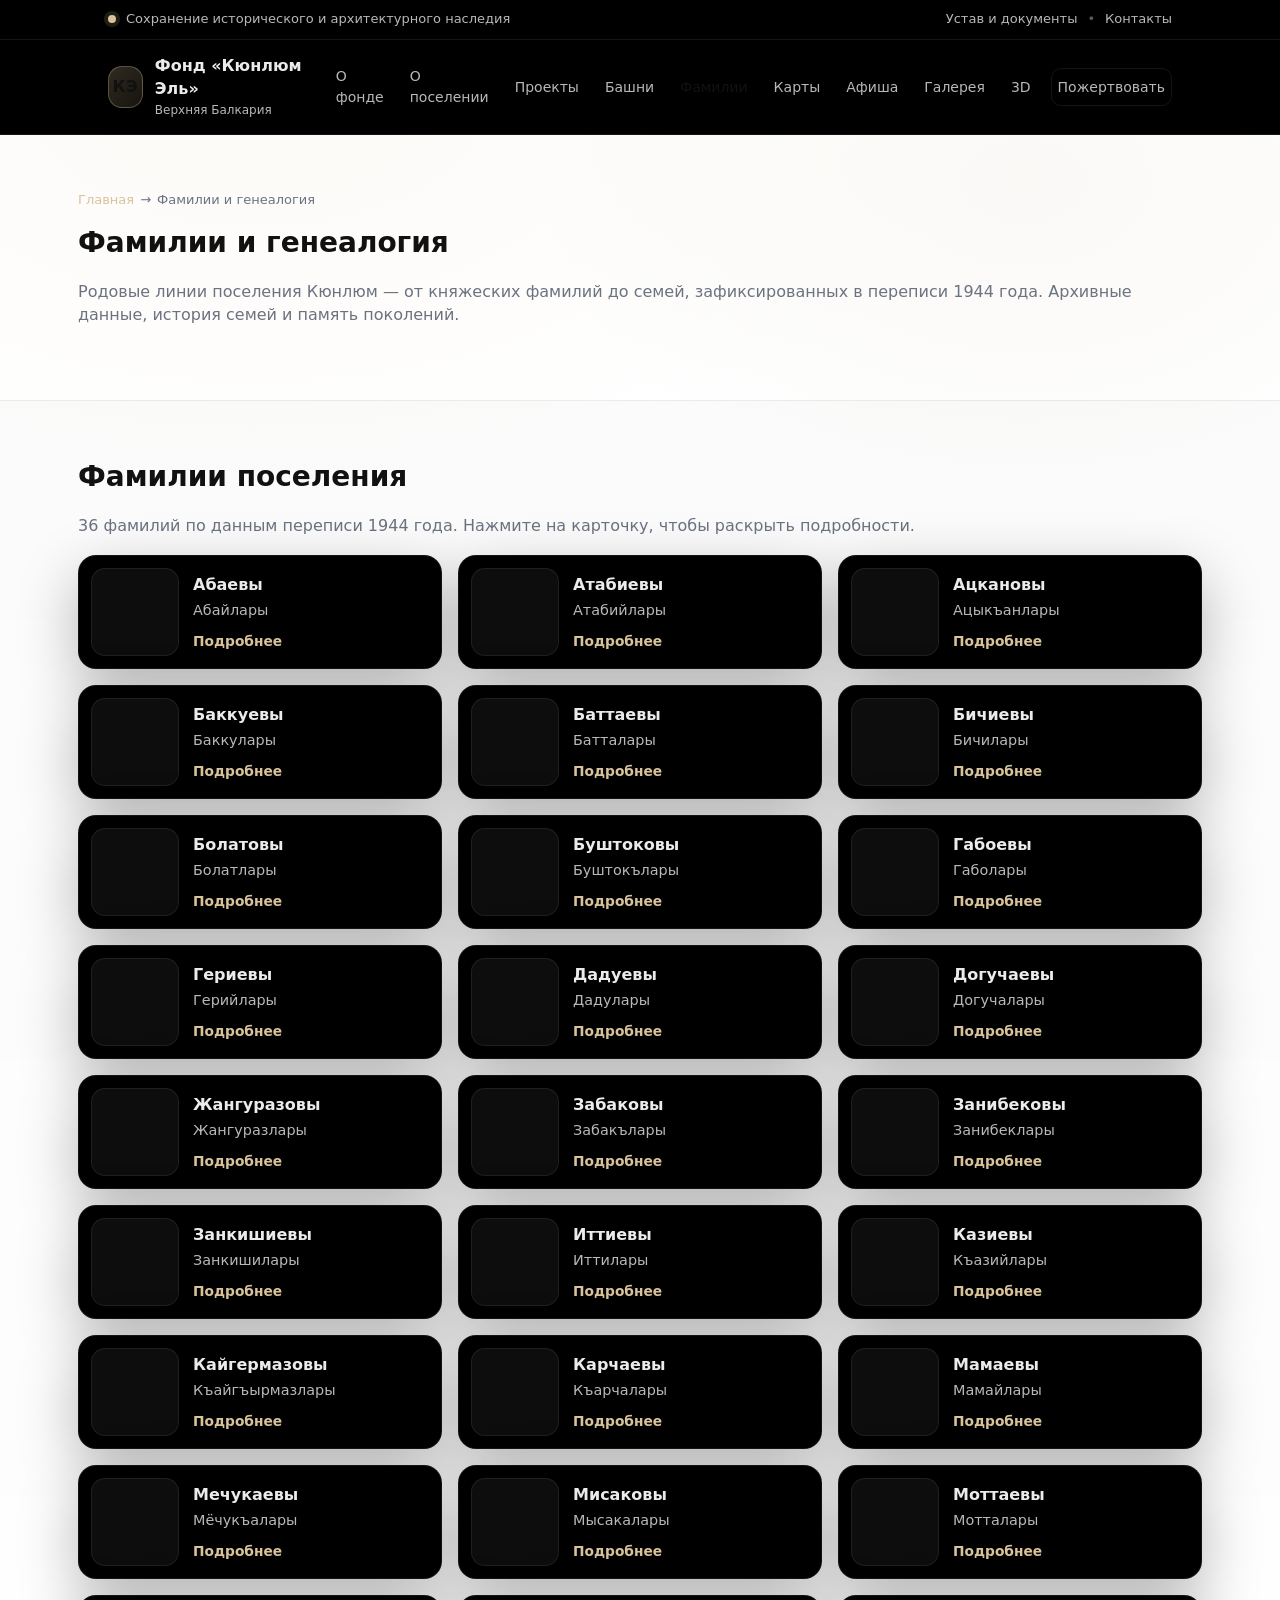
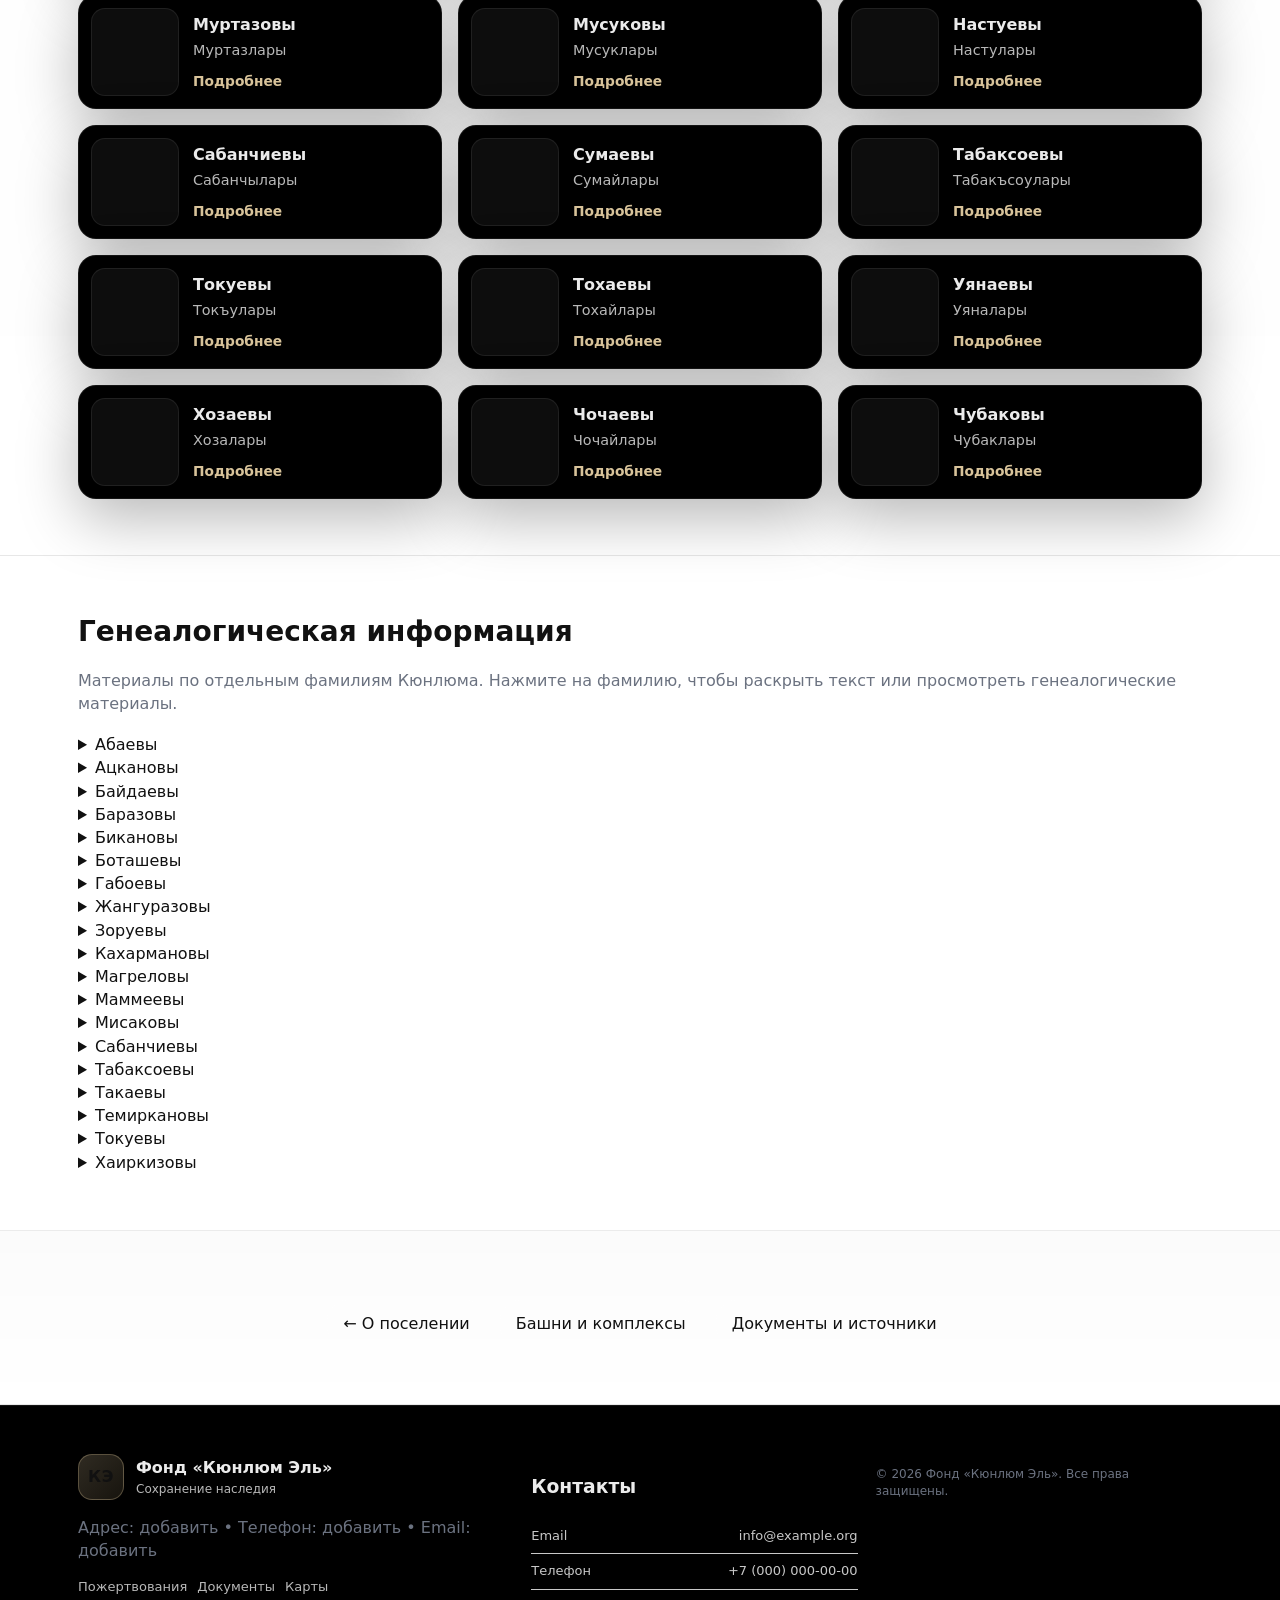
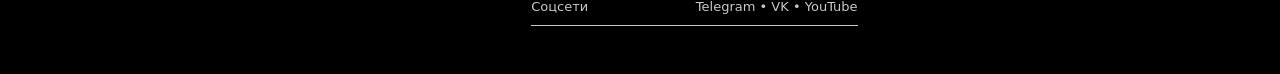
==== families.html @ afe2de43 "pre-final draft" ====
<!DOCTYPE html>

<html lang="ru">
<head>
<meta charset="utf-8"/>
<meta content="width=device-width, initial-scale=1" name="viewport"/>
<title>Фамилии и генеалогия — Фонд «Кюнлюм Эль»</title>
<meta content="Фамилии поселения Кюнлюм: родовые линии, архивные данные переписи 1944 года, история семей Верхней Балкарии." name="description"/>
<link href="styles.css" rel="stylesheet"/>
<style>
    .familiesGridPage{
      display:grid;
      grid-template-columns:repeat(3,1fr);
      gap:16px;
    }
    .familiesGridPage .familyCard{
      min-width:0;
      max-width:none;
    }
    .breadcrumb{
      display:flex; gap:6px; align-items:center;
      font-size:13px; color:var(--muted); margin-bottom:14px;
    }
    .breadcrumb a{color:var(--accent)}
    .breadcrumb a:hover{color:#f0e3c7}
    .familyCard__stats{
      display:flex; flex-wrap:wrap; gap:6px; margin-top:10px;
    }
    .familyCard__stat{
      font-size:12px;
      padding:4px 10px;
      border:1px solid var(--line);
      border-radius:999px;
      background:rgba(255,255,255,.03);
    }
    .familyCard__stat strong{color:var(--text)}
    @media(max-width:980px){
      .familiesGridPage{grid-template-columns:repeat(2,1fr)}
    }
    @media(max-width:520px){
      .familiesGridPage{grid-template-columns:1fr}
    }
.familyCard__facts{
  margin-top:14px;
  display:grid;
  gap:12px;
}

.familyCard__fact{
  font-size:14px;
  line-height:1.6;
  color:var(--muted);
  padding:10px 12px;
  border:1px solid var(--line);
  border-radius:12px;
  background:rgba(255,255,255,.03);
}

.familyCard__statsGrid{
  display:grid;
  grid-template-columns:repeat(2,minmax(0,1fr));
  gap:8px;
}

.familyCard__statRow{
  display:flex;
  justify-content:space-between;
  align-items:center;
  gap:10px;
  padding:10px 12px;
  border:1px solid var(--line);
  border-radius:12px;
  background:rgba(255,255,255,.03);
}

.familyCard__statLabel{
  font-size:13px;
  color:var(--muted);
}

.familyCard__statValue{
  font-size:14px;
  color:var(--text);
}

@media(max-width:640px){
  .familyCard__statsGrid{grid-template-columns:1fr;}
}

  </style>
</head>
<body>
<!-- Top notice -->
<div class="topbar">
<div class="container topbar__inner">
<div class="topbar__left">
<span class="dot"></span>
<span>Сохранение исторического и архитектурного наследия</span>
</div>
<div class="topbar__right">
<a class="topbar__link" href="index.html#docs">Устав и документы</a>
<span class="sep">•</span>
<a class="topbar__link" href="index.html#contacts">Контакты</a>
</div>
</div>
</div>
<!-- Header -->
<header class="header" id="top">
<div class="container header__inner">
<a aria-label="На главную" class="brand" href="index.html">
<div aria-hidden="true" class="brand__mark">КЭ</div>
<div class="brand__text">
<div class="brand__title">Фонд «Кюнлюм Эль»</div>
<div class="brand__subtitle">Верхняя Балкария</div>
</div>
</a>
<nav aria-label="Главное меню" class="nav">
<button aria-controls="navMenu" aria-expanded="false" class="nav__toggle" id="navToggle">
          Меню
          <span aria-hidden="true" class="nav__burger"></span>
</button>
<div class="nav__menu" id="navMenu">
<a href="index.html#about">О фонде</a>
<a href="index.html#settlement">О поселении</a>
<a href="index.html#projects">Проекты</a>
<a href="towers.html">Башни</a>
<a href="families.html" style="color:var(--text)">Фамилии</a>
<a href="index.html#maps">Карты</a>
<a href="index.html#events">Афиша</a>
<a href="gallery.html">Галерея</a>
<a href="index.html#tour">3D</a>
<a class="btn btn--ghost btn--small" href="index.html#donate">Пожертвовать</a>
</div>
</nav>
</div>
</header>
<!-- Page intro -->
<section class="section">
<div class="container">
<div class="breadcrumb">
<a href="index.html">Главная</a>
<span>→</span>
<span>Фамилии и генеалогия</span>
</div>
<div class="section__head">
<h2>Фамилии и генеалогия</h2>
<p class="muted">Родовые линии поселения Кюнлюм — от княжеских фамилий до семей, зафиксированных в переписи 1944 года. Архивные данные, история семей и память поколений.</p>
</div>
</div>
</section>
<!-- Family cards -->
<section class="section section--alt" id="cards">
<div class="container">
<div class="section__head">
<h2>Фамилии поселения</h2>
<p class="muted">36 фамилий по данным переписи 1944 года. Нажмите на карточку, чтобы раскрыть подробности.</p>
</div>
<div class="familiesGridPage">
<details class="familyCard familyCard--compact">
<summary class="familyCard__summary">
<div class="familyCard__img" style="background-image:url('images/families/abaev.jpg')">
</div>
<div class="familyCard__head">
<h3>
     Абаевы
    </h3>
<p class="muted">
     Абайлары
    </p>
<span class="familyCard__toggle">
     Подробнее
    </span>
</div>
</summary>
<div class="familyCard__dropdown">

<div class="familyCard__facts">
<div class="familyCard__fact">
     По переписи 1944 года: 1 сем., 2 чел., 1 в РККА.
    </div>
<div class="familyCard__statsGrid">
<div class="familyCard__statRow">
<span class="familyCard__statLabel">
       Семей
      </span>
<strong class="familyCard__statValue">
       1
      </strong>
</div>
<div class="familyCard__statRow">
<span class="familyCard__statLabel">
       Человек
      </span>
<strong class="familyCard__statValue">
       2
      </strong>
</div>
<div class="familyCard__statRow">
<span class="familyCard__statLabel">
       В РККА
      </span>
<strong class="familyCard__statValue">
       1
      </strong>
</div>
</div>
</div>
</div>
</details>
<details class="familyCard familyCard--compact">
<summary class="familyCard__summary">
<div class="familyCard__img" style="background-image:url('images/families/atabiev.jpg')">
</div>
<div class="familyCard__head">
<h3>
     Атабиевы
    </h3>
<p class="muted">
     Атабийлары
    </p>
<span class="familyCard__toggle">
     Подробнее
    </span>
</div>
</summary>
<div class="familyCard__dropdown">
<div class="familyCard__facts">
<div class="familyCard__fact">
     По переписи 1944 года: 1 сем., 3 чел., 1 в РККА; живы к 1957 — 1, умерли к 1957 — 1.
    </div>
<div class="familyCard__statsGrid">
<div class="familyCard__statRow">
<span class="familyCard__statLabel">
       Семей
      </span>
<strong class="familyCard__statValue">
       1
      </strong>
</div>
<div class="familyCard__statRow">
<span class="familyCard__statLabel">
       Человек
      </span>
<strong class="familyCard__statValue">
       3
      </strong>
</div>
<div class="familyCard__statRow">
<span class="familyCard__statLabel">
       В РККА
      </span>
<strong class="familyCard__statValue">
       1
      </strong>
</div>
<div class="familyCard__statRow">
<span class="familyCard__statLabel">
       Живы к 1957
      </span>
<strong class="familyCard__statValue">
       1
      </strong>
</div>
<div class="familyCard__statRow">
<span class="familyCard__statLabel">
       Умерли к 1957
      </span>
<strong class="familyCard__statValue">
       1
      </strong>
</div>
</div>
</div>
</div>
</details>
<details class="familyCard familyCard--compact">
<summary class="familyCard__summary">
<div class="familyCard__img" style="background-image:url('images/families/atskanov.jpg')">
</div>
<div class="familyCard__head">
<h3>
     Ацкановы
    </h3>
<p class="muted">
     Ацыкъанлары
    </p>
<span class="familyCard__toggle">
     Подробнее
    </span>
</div>
</summary>
<div class="familyCard__dropdown">
<div class="familyCard__facts">
<div class="familyCard__fact">
     По переписи 1944 года: 1 сем., 3 чел., 0 в РККА; живы к 1957 — 1, умерли к 1957 — 2.
    </div>
<div class="familyCard__statsGrid">
<div class="familyCard__statRow">
<span class="familyCard__statLabel">
       Семей
      </span>
<strong class="familyCard__statValue">
       1
      </strong>
</div>
<div class="familyCard__statRow">
<span class="familyCard__statLabel">
       Человек
      </span>
<strong class="familyCard__statValue">
       3
      </strong>
</div>
<div class="familyCard__statRow">
<span class="familyCard__statLabel">
       Живы к 1957
      </span>
<strong class="familyCard__statValue">
       1
      </strong>
</div>
<div class="familyCard__statRow">
<span class="familyCard__statLabel">
       Умерли к 1957
      </span>
<strong class="familyCard__statValue">
       2
      </strong>
</div>
</div>
</div>
</div>
</details>
<details class="familyCard familyCard--compact">
<summary class="familyCard__summary">
<div class="familyCard__img" style="background-image:url('images/families/bakkuev.jpg')">
</div>
<div class="familyCard__head">
<h3>
     Баккуевы
    </h3>
<p class="muted">
     Баккулары
    </p>
<span class="familyCard__toggle">
     Подробнее
    </span>
</div>
</summary>
<div class="familyCard__dropdown">
<div class="familyCard__facts">
<div class="familyCard__fact">
     По переписи 1944 года: 4 сем., 22 чел., 1 в РККА; не вернулись — 1, живы к 1957 — 9, умерли к 1957 — 9.
    </div>
<div class="familyCard__statsGrid">
<div class="familyCard__statRow">
<span class="familyCard__statLabel">
       Семей
      </span>
<strong class="familyCard__statValue">
       4
      </strong>
</div>
<div class="familyCard__statRow">
<span class="familyCard__statLabel">
       Человек
      </span>
<strong class="familyCard__statValue">
       22
      </strong>
</div>
<div class="familyCard__statRow">
<span class="familyCard__statLabel">
       В РККА
      </span>
<strong class="familyCard__statValue">
       1
      </strong>
</div>
<div class="familyCard__statRow">
<span class="familyCard__statLabel">
       Не вернулись
      </span>
<strong class="familyCard__statValue">
       1
      </strong>
</div>
<div class="familyCard__statRow">
<span class="familyCard__statLabel">
       Живы к 1957
      </span>
<strong class="familyCard__statValue">
       9
      </strong>
</div>
<div class="familyCard__statRow">
<span class="familyCard__statLabel">
       Умерли к 1957
      </span>
<strong class="familyCard__statValue">
       9
      </strong>
</div>
</div>
</div>
</div>
</details>
<details class="familyCard familyCard--compact">
<summary class="familyCard__summary">
<div class="familyCard__img" style="background-image:url('images/families/battaev.jpg')">
</div>
<div class="familyCard__head">
<h3>
     Баттаевы
    </h3>
<p class="muted">
     Батталары
    </p>
<span class="familyCard__toggle">
     Подробнее
    </span>
</div>
</summary>
<div class="familyCard__dropdown">
<div class="familyCard__facts">
<div class="familyCard__fact">
     По переписи 1944 года: 3 сем., 17 чел., 4 в РККА; не вернулись — 3, живы к 1957 — 10, умерли к 1957 — 4.
    </div>
<div class="familyCard__statsGrid">
<div class="familyCard__statRow">
<span class="familyCard__statLabel">
       Семей
      </span>
<strong class="familyCard__statValue">
       3
      </strong>
</div>
<div class="familyCard__statRow">
<span class="familyCard__statLabel">
       Человек
      </span>
<strong class="familyCard__statValue">
       17
      </strong>
</div>
<div class="familyCard__statRow">
<span class="familyCard__statLabel">
       В РККА
      </span>
<strong class="familyCard__statValue">
       4
      </strong>
</div>
<div class="familyCard__statRow">
<span class="familyCard__statLabel">
       Не вернулись
      </span>
<strong class="familyCard__statValue">
       3
      </strong>
</div>
<div class="familyCard__statRow">
<span class="familyCard__statLabel">
       Живы к 1957
      </span>
<strong class="familyCard__statValue">
       10
      </strong>
</div>
<div class="familyCard__statRow">
<span class="familyCard__statLabel">
       Умерли к 1957
      </span>
<strong class="familyCard__statValue">
       4
      </strong>
</div>
</div>
</div>
</div>
</details>
<details class="familyCard familyCard--compact">
<summary class="familyCard__summary">
<div class="familyCard__img" style="background-image:url('images/families/bichiev.jpg')">
</div>
<div class="familyCard__head">
<h3>
     Бичиевы
    </h3>
<p class="muted">
     Бичилары
    </p>
<span class="familyCard__toggle">
     Подробнее
    </span>
</div>
</summary>
<div class="familyCard__dropdown">
<div class="familyCard__facts">
<div class="familyCard__fact">
     По переписи 1944 года: 1 сем., 1 чел., 0 в РККА.
    </div>
<div class="familyCard__statsGrid">
<div class="familyCard__statRow">
<span class="familyCard__statLabel">
       Семей
      </span>
<strong class="familyCard__statValue">
       1
      </strong>
</div>
<div class="familyCard__statRow">
<span class="familyCard__statLabel">
       Человек
      </span>
<strong class="familyCard__statValue">
       1
      </strong>
</div>
</div>
</div>
</div>
</details>
<details class="familyCard familyCard--compact">
<summary class="familyCard__summary">
<div class="familyCard__img" style="background-image:url('images/families/bolatov.jpg')">
</div>
<div class="familyCard__head">
<h3>
     Болатовы
    </h3>
<p class="muted">
     Болатлары
    </p>
<span class="familyCard__toggle">
     Подробнее
    </span>
</div>
</summary>
<div class="familyCard__dropdown">
<p>
    Одна из крупнейших фамилий Кюнлюма. С ними связано укрепление Болат-Кала.
   </p>
<div class="familyCard__facts">
<div class="familyCard__fact">
     По переписи 1944 года: 10 сем., 35 чел., 6 в РККА; не вернулись — 3, живы к 1957 — 11, умерли к 1957 — 20.
    </div>
<div class="familyCard__statsGrid">
<div class="familyCard__statRow">
<span class="familyCard__statLabel">
       Семей
      </span>
<strong class="familyCard__statValue">
       10
      </strong>
</div>
<div class="familyCard__statRow">
<span class="familyCard__statLabel">
       Человек
      </span>
<strong class="familyCard__statValue">
       35
      </strong>
</div>
<div class="familyCard__statRow">
<span class="familyCard__statLabel">
       В РККА
      </span>
<strong class="familyCard__statValue">
       6
      </strong>
</div>
<div class="familyCard__statRow">
<span class="familyCard__statLabel">
       Не вернулись
      </span>
<strong class="familyCard__statValue">
       3
      </strong>
</div>
<div class="familyCard__statRow">
<span class="familyCard__statLabel">
       Живы к 1957
      </span>
<strong class="familyCard__statValue">
       11
      </strong>
</div>
<div class="familyCard__statRow">
<span class="familyCard__statLabel">
       Умерли к 1957
      </span>
<strong class="familyCard__statValue">
       20
      </strong>
</div>
</div>
</div>
</div>
</details>
<details class="familyCard familyCard--compact">
<summary class="familyCard__summary">
<div class="familyCard__img" style="background-image:url('images/families/bushtokov.jpg')">
</div>
<div class="familyCard__head">
<h3>
     Буштоковы
    </h3>
<p class="muted">
     Буштокълары
    </p>
<span class="familyCard__toggle">
     Подробнее
    </span>
</div>
</summary>
<div class="familyCard__dropdown">
<div class="familyCard__facts">
<div class="familyCard__fact">
     По переписи 1944 года: 2 сем., 11 чел., 1 в РККА; не вернулись — 1, живы к 1957 — 6, умерли к 1957 — 4.
    </div>
<div class="familyCard__statsGrid">
<div class="familyCard__statRow">
<span class="familyCard__statLabel">
       Семей
      </span>
<strong class="familyCard__statValue">
       2
      </strong>
</div>
<div class="familyCard__statRow">
<span class="familyCard__statLabel">
       Человек
      </span>
<strong class="familyCard__statValue">
       11
      </strong>
</div>
<div class="familyCard__statRow">
<span class="familyCard__statLabel">
       В РККА
      </span>
<strong class="familyCard__statValue">
       1
      </strong>
</div>
<div class="familyCard__statRow">
<span class="familyCard__statLabel">
       Не вернулись
      </span>
<strong class="familyCard__statValue">
       1
      </strong>
</div>
<div class="familyCard__statRow">
<span class="familyCard__statLabel">
       Живы к 1957
      </span>
<strong class="familyCard__statValue">
       6
      </strong>
</div>
<div class="familyCard__statRow">
<span class="familyCard__statLabel">
       Умерли к 1957
      </span>
<strong class="familyCard__statValue">
       4
      </strong>
</div>
</div>
</div>
</div>
</details>
<details class="familyCard familyCard--compact">
<summary class="familyCard__summary">
<div class="familyCard__img" style="background-image:url('images/families/gaboev.jpg')">
</div>
<div class="familyCard__head">
<h3>
     Габоевы
    </h3>
<p class="muted">
     Габолары
    </p>
<span class="familyCard__toggle">
     Подробнее
    </span>
</div>
</summary>
<div class="familyCard__dropdown">
<div class="familyCard__facts">
<div class="familyCard__fact">
     По переписи 1944 года: 4 сем., 21 чел., 2 в РККА; не вернулись — 1, живы к 1957 — 6, умерли к 1957 — 12.
    </div>
<div class="familyCard__statsGrid">
<div class="familyCard__statRow">
<span class="familyCard__statLabel">
       Семей
      </span>
<strong class="familyCard__statValue">
       4
      </strong>
</div>
<div class="familyCard__statRow">
<span class="familyCard__statLabel">
       Человек
      </span>
<strong class="familyCard__statValue">
       21
      </strong>
</div>
<div class="familyCard__statRow">
<span class="familyCard__statLabel">
       В РККА
      </span>
<strong class="familyCard__statValue">
       2
      </strong>
</div>
<div class="familyCard__statRow">
<span class="familyCard__statLabel">
       Не вернулись
      </span>
<strong class="familyCard__statValue">
       1
      </strong>
</div>
<div class="familyCard__statRow">
<span class="familyCard__statLabel">
       Живы к 1957
      </span>
<strong class="familyCard__statValue">
       6
      </strong>
</div>
<div class="familyCard__statRow">
<span class="familyCard__statLabel">
       Умерли к 1957
      </span>
<strong class="familyCard__statValue">
       12
      </strong>
</div>
</div>
</div>
</div>
</details>
<details class="familyCard familyCard--compact">
<summary class="familyCard__summary">
<div class="familyCard__img" style="background-image:url('images/families/geriev.jpg')">
</div>
<div class="familyCard__head">
<h3>
     Гериевы
    </h3>
<p class="muted">
     Герийлары
    </p>
<span class="familyCard__toggle">
     Подробнее
    </span>
</div>
</summary>
<div class="familyCard__dropdown">
<div class="familyCard__facts">
<div class="familyCard__fact">
     По переписи 1944 года: 7 сем., 28 чел., 2 в РККА; не вернулись — 2, живы к 1957 — 5, умерли к 1957 — 20, погибли до выселения — 1.
    </div>
<div class="familyCard__statsGrid">
<div class="familyCard__statRow">
<span class="familyCard__statLabel">
       Семей
      </span>
<strong class="familyCard__statValue">
       7
      </strong>
</div>
<div class="familyCard__statRow">
<span class="familyCard__statLabel">
       Человек
      </span>
<strong class="familyCard__statValue">
       28
      </strong>
</div>
<div class="familyCard__statRow">
<span class="familyCard__statLabel">
       В РККА
      </span>
<strong class="familyCard__statValue">
       2
      </strong>
</div>
<div class="familyCard__statRow">
<span class="familyCard__statLabel">
       Не вернулись
      </span>
<strong class="familyCard__statValue">
       2
      </strong>
</div>
<div class="familyCard__statRow">
<span class="familyCard__statLabel">
       Живы к 1957
      </span>
<strong class="familyCard__statValue">
       5
      </strong>
</div>
<div class="familyCard__statRow">
<span class="familyCard__statLabel">
       Умерли к 1957
      </span>
<strong class="familyCard__statValue">
       20
      </strong>
</div>
<div class="familyCard__statRow">
<span class="familyCard__statLabel">
       Погибли до выселения
      </span>
<strong class="familyCard__statValue">
       1
      </strong>
</div>
</div>
</div>
</div>
</details>
<details class="familyCard familyCard--compact">
<summary class="familyCard__summary">
<div class="familyCard__img" style="background-image:url('images/families/daduev.jpg')">
</div>
<div class="familyCard__head">
<h3>
     Дадуевы
    </h3>
<p class="muted">
     Дадулары
    </p>
<span class="familyCard__toggle">
     Подробнее
    </span>
</div>
</summary>
<div class="familyCard__dropdown">
<div class="familyCard__facts">
<div class="familyCard__fact">
     По переписи 1944 года: 3 сем., 15 чел., 1 в РККА; не вернулись — 1, живы к 1957 — 9, умерли к 1957 — 5.
    </div>
<div class="familyCard__statsGrid">
<div class="familyCard__statRow">
<span class="familyCard__statLabel">
       Семей
      </span>
<strong class="familyCard__statValue">
       3
      </strong>
</div>
<div class="familyCard__statRow">
<span class="familyCard__statLabel">
       Человек
      </span>
<strong class="familyCard__statValue">
       15
      </strong>
</div>
<div class="familyCard__statRow">
<span class="familyCard__statLabel">
       В РККА
      </span>
<strong class="familyCard__statValue">
       1
      </strong>
</div>
<div class="familyCard__statRow">
<span class="familyCard__statLabel">
       Не вернулись
      </span>
<strong class="familyCard__statValue">
       1
      </strong>
</div>
<div class="familyCard__statRow">
<span class="familyCard__statLabel">
       Живы к 1957
      </span>
<strong class="familyCard__statValue">
       9
      </strong>
</div>
<div class="familyCard__statRow">
<span class="familyCard__statLabel">
       Умерли к 1957
      </span>
<strong class="familyCard__statValue">
       5
      </strong>
</div>
</div>
</div>
</div>
</details>
<details class="familyCard familyCard--compact">
<summary class="familyCard__summary">
<div class="familyCard__img" style="background-image:url('images/families/doguchaev.jpg')">
</div>
<div class="familyCard__head">
<h3>
     Догучаевы
    </h3>
<p class="muted">
     Догучалары
    </p>
<span class="familyCard__toggle">
     Подробнее
    </span>
</div>
</summary>
<div class="familyCard__dropdown">
<div class="familyCard__facts">
<div class="familyCard__fact">
     По переписи 1944 года: 1 сем., 5 чел., 0 в РККА; умерли к 1957 — 5.
    </div>
<div class="familyCard__statsGrid">
<div class="familyCard__statRow">
<span class="familyCard__statLabel">
       Семей
      </span>
<strong class="familyCard__statValue">
       1
      </strong>
</div>
<div class="familyCard__statRow">
<span class="familyCard__statLabel">
       Человек
      </span>
<strong class="familyCard__statValue">
       5
      </strong>
</div>
<div class="familyCard__statRow">
<span class="familyCard__statLabel">
       Умерли к 1957
      </span>
<strong class="familyCard__statValue">
       5
      </strong>
</div>
</div>
</div>
</div>
</details>
<details class="familyCard familyCard--compact">
<summary class="familyCard__summary">
<div class="familyCard__img" style="background-image:url('images/families/zhangurazov.jpg')">
</div>
<div class="familyCard__head">
<h3>
     Жангуразовы
    </h3>
<p class="muted">
     Жангуразлары
    </p>
<span class="familyCard__toggle">
     Подробнее
    </span>
</div>
</summary>
<div class="familyCard__dropdown">
<p>
    Одна из самых многочисленных фамилий Кюнлюма — 14 семей, 58 человек.
   </p>
<div class="familyCard__facts">
<div class="familyCard__fact">
     По переписи 1944 года: 14 сем., 58 чел., 5 в РККА; не вернулись — 4, живы к 1957 — 32, умерли к 1957 — 21, погибли до выселения — 1.
    </div>
<div class="familyCard__statsGrid">
<div class="familyCard__statRow">
<span class="familyCard__statLabel">
       Семей
      </span>
<strong class="familyCard__statValue">
       14
      </strong>
</div>
<div class="familyCard__statRow">
<span class="familyCard__statLabel">
       Человек
      </span>
<strong class="familyCard__statValue">
       58
      </strong>
</div>
<div class="familyCard__statRow">
<span class="familyCard__statLabel">
       В РККА
      </span>
<strong class="familyCard__statValue">
       5
      </strong>
</div>
<div class="familyCard__statRow">
<span class="familyCard__statLabel">
       Не вернулись
      </span>
<strong class="familyCard__statValue">
       4
      </strong>
</div>
<div class="familyCard__statRow">
<span class="familyCard__statLabel">
       Живы к 1957
      </span>
<strong class="familyCard__statValue">
       32
      </strong>
</div>
<div class="familyCard__statRow">
<span class="familyCard__statLabel">
       Умерли к 1957
      </span>
<strong class="familyCard__statValue">
       21
      </strong>
</div>
<div class="familyCard__statRow">
<span class="familyCard__statLabel">
       Погибли до выселения
      </span>
<strong class="familyCard__statValue">
       1
      </strong>
</div>
</div>
</div>
</div>
</details>
<details class="familyCard familyCard--compact">
<summary class="familyCard__summary">
<div class="familyCard__img" style="background-image:url('images/families/zabakov.jpg')">
</div>
<div class="familyCard__head">
<h3>
     Забаковы
    </h3>
<p class="muted">
     Забакълары
    </p>
<span class="familyCard__toggle">
     Подробнее
    </span>
</div>
</summary>
<div class="familyCard__dropdown">
<p>
    Крупная фамилия — 11 семей, 55 человек по переписи 1944 года.
   </p>
<div class="familyCard__facts">
<div class="familyCard__fact">
     По переписи 1944 года: 11 сем., 55 чел., 5 в РККА; не вернулись — 2, живы к 1957 — 29, умерли к 1957 — 22, погибли до выселения — 2.
    </div>
<div class="familyCard__statsGrid">
<div class="familyCard__statRow">
<span class="familyCard__statLabel">
       Семей
      </span>
<strong class="familyCard__statValue">
       11
      </strong>
</div>
<div class="familyCard__statRow">
<span class="familyCard__statLabel">
       Человек
      </span>
<strong class="familyCard__statValue">
       55
      </strong>
</div>
<div class="familyCard__statRow">
<span class="familyCard__statLabel">
       В РККА
      </span>
<strong class="familyCard__statValue">
       5
      </strong>
</div>
<div class="familyCard__statRow">
<span class="familyCard__statLabel">
       Не вернулись
      </span>
<strong class="familyCard__statValue">
       2
      </strong>
</div>
<div class="familyCard__statRow">
<span class="familyCard__statLabel">
       Живы к 1957
      </span>
<strong class="familyCard__statValue">
       29
      </strong>
</div>
<div class="familyCard__statRow">
<span class="familyCard__statLabel">
       Умерли к 1957
      </span>
<strong class="familyCard__statValue">
       22
      </strong>
</div>
<div class="familyCard__statRow">
<span class="familyCard__statLabel">
       Погибли до выселения
      </span>
<strong class="familyCard__statValue">
       2
      </strong>
</div>
</div>
</div>
</div>
</details>
<details class="familyCard familyCard--compact">
<summary class="familyCard__summary">
<div class="familyCard__img" style="background-image:url('images/families/zanibekov.jpg')">
</div>
<div class="familyCard__head">
<h3>
     Занибековы
    </h3>
<p class="muted">
     Занибеклары
    </p>
<span class="familyCard__toggle">
     Подробнее
    </span>
</div>
</summary>
<div class="familyCard__dropdown">
<div class="familyCard__facts">
<div class="familyCard__fact">
     По переписи 1944 года: 7 сем., 30 чел., 1 в РККА; не вернулись — 1, живы к 1957 — 16, умерли к 1957 — 13.
    </div>
<div class="familyCard__statsGrid">
<div class="familyCard__statRow">
<span class="familyCard__statLabel">
       Семей
      </span>
<strong class="familyCard__statValue">
       7
      </strong>
</div>
<div class="familyCard__statRow">
<span class="familyCard__statLabel">
       Человек
      </span>
<strong class="familyCard__statValue">
       30
      </strong>
</div>
<div class="familyCard__statRow">
<span class="familyCard__statLabel">
       В РККА
      </span>
<strong class="familyCard__statValue">
       1
      </strong>
</div>
<div class="familyCard__statRow">
<span class="familyCard__statLabel">
       Не вернулись
      </span>
<strong class="familyCard__statValue">
       1
      </strong>
</div>
<div class="familyCard__statRow">
<span class="familyCard__statLabel">
       Живы к 1957
      </span>
<strong class="familyCard__statValue">
       16
      </strong>
</div>
<div class="familyCard__statRow">
<span class="familyCard__statLabel">
       Умерли к 1957
      </span>
<strong class="familyCard__statValue">
       13
      </strong>
</div>
</div>
</div>
</div>
</details>
<details class="familyCard familyCard--compact">
<summary class="familyCard__summary">
<div class="familyCard__img" style="background-image:url('images/families/zankishiev.jpg')">
</div>
<div class="familyCard__head">
<h3>
     Занкишиевы
    </h3>
<p class="muted">
     Занкишилары
    </p>
<span class="familyCard__toggle">
     Подробнее
    </span>
</div>
</summary>
<div class="familyCard__dropdown">
<div class="familyCard__facts">
<div class="familyCard__fact">
     По переписи 1944 года: 7 сем., 28 чел., 1 в РККА; не вернулись — 1, живы к 1957 — 17, умерли к 1957 — 9, погибли до выселения — 1.
    </div>
<div class="familyCard__statsGrid">
<div class="familyCard__statRow">
<span class="familyCard__statLabel">
       Семей
      </span>
<strong class="familyCard__statValue">
       7
      </strong>
</div>
<div class="familyCard__statRow">
<span class="familyCard__statLabel">
       Человек
      </span>
<strong class="familyCard__statValue">
       28
      </strong>
</div>
<div class="familyCard__statRow">
<span class="familyCard__statLabel">
       В РККА
      </span>
<strong class="familyCard__statValue">
       1
      </strong>
</div>
<div class="familyCard__statRow">
<span class="familyCard__statLabel">
       Не вернулись
      </span>
<strong class="familyCard__statValue">
       1
      </strong>
</div>
<div class="familyCard__statRow">
<span class="familyCard__statLabel">
       Живы к 1957
      </span>
<strong class="familyCard__statValue">
       17
      </strong>
</div>
<div class="familyCard__statRow">
<span class="familyCard__statLabel">
       Умерли к 1957
      </span>
<strong class="familyCard__statValue">
       9
      </strong>
</div>
<div class="familyCard__statRow">
<span class="familyCard__statLabel">
       Погибли до выселения
      </span>
<strong class="familyCard__statValue">
       1
      </strong>
</div>
</div>
</div>
</div>
</details>
<details class="familyCard familyCard--compact">
<summary class="familyCard__summary">
<div class="familyCard__img" style="background-image:url('images/families/ittiev.jpg')">
</div>
<div class="familyCard__head">
<h3>
     Иттиевы
    </h3>
<p class="muted">
     Иттилары
    </p>
<span class="familyCard__toggle">
     Подробнее
    </span>
</div>
</summary>
<div class="familyCard__dropdown">
<p>
    Малая фамилия — единственный представитель ушёл в РККА и не вернулся.
   </p>
<div class="familyCard__facts">
<div class="familyCard__fact">
     По переписи 1944 года: 1 сем., 1 чел., 1 в РККА; не вернулись — 1.
    </div>
<div class="familyCard__statsGrid">
<div class="familyCard__statRow">
<span class="familyCard__statLabel">
       Семей
      </span>
<strong class="familyCard__statValue">
       1
      </strong>
</div>
<div class="familyCard__statRow">
<span class="familyCard__statLabel">
       Человек
      </span>
<strong class="familyCard__statValue">
       1
      </strong>
</div>
<div class="familyCard__statRow">
<span class="familyCard__statLabel">
       В РККА
      </span>
<strong class="familyCard__statValue">
       1
      </strong>
</div>
<div class="familyCard__statRow">
<span class="familyCard__statLabel">
       Не вернулись
      </span>
<strong class="familyCard__statValue">
       1
      </strong>
</div>
</div>
</div>
</div>
</details>
<details class="familyCard familyCard--compact">
<summary class="familyCard__summary">
<div class="familyCard__img" style="background-image:url('images/families/kaziev.jpg')">
</div>
<div class="familyCard__head">
<h3>
     Казиевы
    </h3>
<p class="muted">
     Къазийлары
    </p>
<span class="familyCard__toggle">
     Подробнее
    </span>
</div>
</summary>
<div class="familyCard__dropdown">
<div class="familyCard__facts">
<div class="familyCard__fact">
     По переписи 1944 года: 6 сем., 29 чел., 3 в РККА; не вернулись — 3, живы к 1957 — 18, умерли к 1957 — 8.
    </div>
<div class="familyCard__statsGrid">
<div class="familyCard__statRow">
<span class="familyCard__statLabel">
       Семей
      </span>
<strong class="familyCard__statValue">
       6
      </strong>
</div>
<div class="familyCard__statRow">
<span class="familyCard__statLabel">
       Человек
      </span>
<strong class="familyCard__statValue">
       29
      </strong>
</div>
<div class="familyCard__statRow">
<span class="familyCard__statLabel">
       В РККА
      </span>
<strong class="familyCard__statValue">
       3
      </strong>
</div>
<div class="familyCard__statRow">
<span class="familyCard__statLabel">
       Не вернулись
      </span>
<strong class="familyCard__statValue">
       3
      </strong>
</div>
<div class="familyCard__statRow">
<span class="familyCard__statLabel">
       Живы к 1957
      </span>
<strong class="familyCard__statValue">
       18
      </strong>
</div>
<div class="familyCard__statRow">
<span class="familyCard__statLabel">
       Умерли к 1957
      </span>
<strong class="familyCard__statValue">
       8
      </strong>
</div>
</div>
</div>
</div>
</details>
<details class="familyCard familyCard--compact">
<summary class="familyCard__summary">
<div class="familyCard__img" style="background-image:url('images/families/kaigermazov.jpg')">
</div>
<div class="familyCard__head">
<h3>
     Кайгермазовы
    </h3>
<p class="muted">
     Къайгъырмазлары
    </p>
<span class="familyCard__toggle">
     Подробнее
    </span>
</div>
</summary>
<div class="familyCard__dropdown">
<div class="familyCard__facts">
<div class="familyCard__fact">
     По переписи 1944 года: 5 сем., 26 чел., 4 в РККА; не вернулись — 1, живы к 1957 — 14, умерли к 1957 — 10, погибли до выселения — 1.
    </div>
<div class="familyCard__statsGrid">
<div class="familyCard__statRow">
<span class="familyCard__statLabel">
       Семей
      </span>
<strong class="familyCard__statValue">
       5
      </strong>
</div>
<div class="familyCard__statRow">
<span class="familyCard__statLabel">
       Человек
      </span>
<strong class="familyCard__statValue">
       26
      </strong>
</div>
<div class="familyCard__statRow">
<span class="familyCard__statLabel">
       В РККА
      </span>
<strong class="familyCard__statValue">
       4
      </strong>
</div>
<div class="familyCard__statRow">
<span class="familyCard__statLabel">
       Не вернулись
      </span>
<strong class="familyCard__statValue">
       1
      </strong>
</div>
<div class="familyCard__statRow">
<span class="familyCard__statLabel">
       Живы к 1957
      </span>
<strong class="familyCard__statValue">
       14
      </strong>
</div>
<div class="familyCard__statRow">
<span class="familyCard__statLabel">
       Умерли к 1957
      </span>
<strong class="familyCard__statValue">
       10
      </strong>
</div>
<div class="familyCard__statRow">
<span class="familyCard__statLabel">
       Погибли до выселения
      </span>
<strong class="familyCard__statValue">
       1
      </strong>
</div>
</div>
</div>
</div>
</details>
<details class="familyCard familyCard--compact">
<summary class="familyCard__summary">
<div class="familyCard__img" style="background-image:url('images/families/karchaev.jpg')">
</div>
<div class="familyCard__head">
<h3>
     Карчаевы
    </h3>
<p class="muted">
     Къарчалары
    </p>
<span class="familyCard__toggle">
     Подробнее
    </span>
</div>
</summary>
<div class="familyCard__dropdown">
<p>
    С этой фамилией связано укрепление Карча-Кала на территории поселения.
   </p>
<div class="familyCard__facts">
<div class="familyCard__fact">
     По переписи 1944 года: 1 сем., 5 чел., 1 в РККА; живы к 1957 — 3, умерли к 1957 — 2.
    </div>
<div class="familyCard__statsGrid">
<div class="familyCard__statRow">
<span class="familyCard__statLabel">
       Семей
      </span>
<strong class="familyCard__statValue">
       1
      </strong>
</div>
<div class="familyCard__statRow">
<span class="familyCard__statLabel">
       Человек
      </span>
<strong class="familyCard__statValue">
       5
      </strong>
</div>
<div class="familyCard__statRow">
<span class="familyCard__statLabel">
       В РККА
      </span>
<strong class="familyCard__statValue">
       1
      </strong>
</div>
<div class="familyCard__statRow">
<span class="familyCard__statLabel">
       Живы к 1957
      </span>
<strong class="familyCard__statValue">
       3
      </strong>
</div>
<div class="familyCard__statRow">
<span class="familyCard__statLabel">
       Умерли к 1957
      </span>
<strong class="familyCard__statValue">
       2
      </strong>
</div>
</div>
</div>
</div>
</details>
<details class="familyCard familyCard--compact">
<summary class="familyCard__summary">
<div class="familyCard__img" style="background-image:url('images/families/mamaev.jpg')">
</div>
<div class="familyCard__head">
<h3>
     Мамаевы
    </h3>
<p class="muted">
     Мамайлары
    </p>
<span class="familyCard__toggle">
     Подробнее
    </span>
</div>
</summary>
<div class="familyCard__dropdown">
<div class="familyCard__facts">
<div class="familyCard__fact">
     По переписи 1944 года: 2 сем., 6 чел., 0 в РККА; умерли к 1957 — 6.
    </div>
<div class="familyCard__statsGrid">
<div class="familyCard__statRow">
<span class="familyCard__statLabel">
       Семей
      </span>
<strong class="familyCard__statValue">
       2
      </strong>
</div>
<div class="familyCard__statRow">
<span class="familyCard__statLabel">
       Человек
      </span>
<strong class="familyCard__statValue">
       6
      </strong>
</div>
<div class="familyCard__statRow">
<span class="familyCard__statLabel">
       Умерли к 1957
      </span>
<strong class="familyCard__statValue">
       6
      </strong>
</div>
</div>
</div>
</div>
</details>
<details class="familyCard familyCard--compact">
<summary class="familyCard__summary">
<div class="familyCard__img" style="background-image:url('images/families/mechukaev.jpg')">
</div>
<div class="familyCard__head">
<h3>
     Мечукаевы
    </h3>
<p class="muted">
     Мёчукъалары
    </p>
<span class="familyCard__toggle">
     Подробнее
    </span>
</div>
</summary>
<div class="familyCard__dropdown">
<p>
    Крупная фамилия — 11 семей, 46 человек.
   </p>
<div class="familyCard__facts">
<div class="familyCard__fact">
     По переписи 1944 года: 11 сем., 46 чел., 5 в РККА; не вернулись — 3, живы к 1957 — 20, умерли к 1957 — 19, погибли до выселения — 1.
    </div>
<div class="familyCard__statsGrid">
<div class="familyCard__statRow">
<span class="familyCard__statLabel">
       Семей
      </span>
<strong class="familyCard__statValue">
       11
      </strong>
</div>
<div class="familyCard__statRow">
<span class="familyCard__statLabel">
       Человек
      </span>
<strong class="familyCard__statValue">
       46
      </strong>
</div>
<div class="familyCard__statRow">
<span class="familyCard__statLabel">
       В РККА
      </span>
<strong class="familyCard__statValue">
       5
      </strong>
</div>
<div class="familyCard__statRow">
<span class="familyCard__statLabel">
       Не вернулись
      </span>
<strong class="familyCard__statValue">
       3
      </strong>
</div>
<div class="familyCard__statRow">
<span class="familyCard__statLabel">
       Живы к 1957
      </span>
<strong class="familyCard__statValue">
       20
      </strong>
</div>
<div class="familyCard__statRow">
<span class="familyCard__statLabel">
       Умерли к 1957
      </span>
<strong class="familyCard__statValue">
       19
      </strong>
</div>
<div class="familyCard__statRow">
<span class="familyCard__statLabel">
       Погибли до выселения
      </span>
<strong class="familyCard__statValue">
       1
      </strong>
</div>
</div>
</div>
</div>
</details>
<details class="familyCard familyCard--compact">
<summary class="familyCard__summary">
<div class="familyCard__img" style="background-image:url('images/families/misakov.jpg')">
</div>
<div class="familyCard__head">
<h3>
     Мисаковы
    </h3>
<p class="muted">
     Мысакалары
    </p>
<span class="familyCard__toggle">
     Подробнее
    </span>
</div>
</summary>
<div class="familyCard__dropdown">
<p>
    Один из таубийских (княжеских) родов Кюнлюма. Вторичное поселение — в Догуате. С ними связано укрепление Мисака-Кала.
   </p>
<div class="familyCard__facts">
<div class="familyCard__fact">
     По переписи 1944 года: 2 сем., 6 чел., 0 в РККА; живы к 1957 — 1, умерли к 1957 — 5.
    </div>
<div class="familyCard__statsGrid">
<div class="familyCard__statRow">
<span class="familyCard__statLabel">
       Семей
      </span>
<strong class="familyCard__statValue">
       2
      </strong>
</div>
<div class="familyCard__statRow">
<span class="familyCard__statLabel">
       Человек
      </span>
<strong class="familyCard__statValue">
       6
      </strong>
</div>
<div class="familyCard__statRow">
<span class="familyCard__statLabel">
       Живы к 1957
      </span>
<strong class="familyCard__statValue">
       1
      </strong>
</div>
<div class="familyCard__statRow">
<span class="familyCard__statLabel">
       Умерли к 1957
      </span>
<strong class="familyCard__statValue">
       5
      </strong>
</div>
</div>
</div>
</div>
</details>
<details class="familyCard familyCard--compact">
<summary class="familyCard__summary">
<div class="familyCard__img" style="background-image:url('images/families/mottaev.jpg')">
</div>
<div class="familyCard__head">
<h3>
     Моттаевы
    </h3>
<p class="muted">
     Мотталары
    </p>
<span class="familyCard__toggle">
     Подробнее
    </span>
</div>
</summary>
<div class="familyCard__dropdown">
<div class="familyCard__facts">
<div class="familyCard__fact">
     По переписи 1944 года: 9 сем., 36 чел., 3 в РККА; не вернулись — 1, живы к 1957 — 22, умерли к 1957 — 12.
    </div>
<div class="familyCard__statsGrid">
<div class="familyCard__statRow">
<span class="familyCard__statLabel">
       Семей
      </span>
<strong class="familyCard__statValue">
       9
      </strong>
</div>
<div class="familyCard__statRow">
<span class="familyCard__statLabel">
       Человек
      </span>
<strong class="familyCard__statValue">
       36
      </strong>
</div>
<div class="familyCard__statRow">
<span class="familyCard__statLabel">
       В РККА
      </span>
<strong class="familyCard__statValue">
       3
      </strong>
</div>
<div class="familyCard__statRow">
<span class="familyCard__statLabel">
       Не вернулись
      </span>
<strong class="familyCard__statValue">
       1
      </strong>
</div>
<div class="familyCard__statRow">
<span class="familyCard__statLabel">
       Живы к 1957
      </span>
<strong class="familyCard__statValue">
       22
      </strong>
</div>
<div class="familyCard__statRow">
<span class="familyCard__statLabel">
       Умерли к 1957
      </span>
<strong class="familyCard__statValue">
       12
      </strong>
</div>
</div>
</div>
</div>
</details>
<details class="familyCard familyCard--compact">
<summary class="familyCard__summary">
<div class="familyCard__img" style="background-image:url('images/families/murtazov.jpg')">
</div>
<div class="familyCard__head">
<h3>
     Муртазовы
    </h3>
<p class="muted">
     Муртазлары
    </p>
<span class="familyCard__toggle">
     Подробнее
    </span>
</div>
</summary>
<div class="familyCard__dropdown">
<p>
    Одна из самых многочисленных фамилий — 14 семей, 49 человек.
   </p>
<div class="familyCard__facts">
<div class="familyCard__fact">
     По переписи 1944 года: 14 сем., 49 чел., 3 в РККА; не вернулись — 1, живы к 1957 — 28, умерли к 1957 — 19, погибли до выселения — 1.
    </div>
<div class="familyCard__statsGrid">
<div class="familyCard__statRow">
<span class="familyCard__statLabel">
       Семей
      </span>
<strong class="familyCard__statValue">
       14
      </strong>
</div>
<div class="familyCard__statRow">
<span class="familyCard__statLabel">
       Человек
      </span>
<strong class="familyCard__statValue">
       49
      </strong>
</div>
<div class="familyCard__statRow">
<span class="familyCard__statLabel">
       В РККА
      </span>
<strong class="familyCard__statValue">
       3
      </strong>
</div>
<div class="familyCard__statRow">
<span class="familyCard__statLabel">
       Не вернулись
      </span>
<strong class="familyCard__statValue">
       1
      </strong>
</div>
<div class="familyCard__statRow">
<span class="familyCard__statLabel">
       Живы к 1957
      </span>
<strong class="familyCard__statValue">
       28
      </strong>
</div>
<div class="familyCard__statRow">
<span class="familyCard__statLabel">
       Умерли к 1957
      </span>
<strong class="familyCard__statValue">
       19
      </strong>
</div>
<div class="familyCard__statRow">
<span class="familyCard__statLabel">
       Погибли до выселения
      </span>
<strong class="familyCard__statValue">
       1
      </strong>
</div>
</div>
</div>
</div>
</details>
<details class="familyCard familyCard--compact">
<summary class="familyCard__summary">
<div class="familyCard__img" style="background-image:url('images/families/musukov.jpg')">
</div>
<div class="familyCard__head">
<h3>
     Мусуковы
    </h3>
<p class="muted">
     Мусуклары
    </p>
<span class="familyCard__toggle">
     Подробнее
    </span>
</div>
</summary>
<div class="familyCard__dropdown">
<div class="familyCard__facts">
<div class="familyCard__fact">
     По переписи 1944 года: 3 сем., 5 чел., 3 в РККА; не вернулись — 1, живы к 1957 — 3, умерли к 1957 — 1.
    </div>
<div class="familyCard__statsGrid">
<div class="familyCard__statRow">
<span class="familyCard__statLabel">
       Семей
      </span>
<strong class="familyCard__statValue">
       3
      </strong>
</div>
<div class="familyCard__statRow">
<span class="familyCard__statLabel">
       Человек
      </span>
<strong class="familyCard__statValue">
       5
      </strong>
</div>
<div class="familyCard__statRow">
<span class="familyCard__statLabel">
       В РККА
      </span>
<strong class="familyCard__statValue">
       3
      </strong>
</div>
<div class="familyCard__statRow">
<span class="familyCard__statLabel">
       Не вернулись
      </span>
<strong class="familyCard__statValue">
       1
      </strong>
</div>
<div class="familyCard__statRow">
<span class="familyCard__statLabel">
       Живы к 1957
      </span>
<strong class="familyCard__statValue">
       3
      </strong>
</div>
<div class="familyCard__statRow">
<span class="familyCard__statLabel">
       Умерли к 1957
      </span>
<strong class="familyCard__statValue">
       1
      </strong>
</div>
</div>
</div>
</div>
</details>
<details class="familyCard familyCard--compact">
<summary class="familyCard__summary">
<div class="familyCard__img" style="background-image:url('images/families/nastuev.jpg')">
</div>
<div class="familyCard__head">
<h3>
     Настуевы
    </h3>
<p class="muted">
     Настулары
    </p>
<span class="familyCard__toggle">
     Подробнее
    </span>
</div>
</summary>
<div class="familyCard__dropdown">
<div class="familyCard__facts">
<div class="familyCard__fact">
     По переписи 1944 года: 7 сем., 33 чел., 5 в РККА; не вернулись — 4, живы к 1957 — 20, умерли к 1957 — 9.
    </div>
<div class="familyCard__statsGrid">
<div class="familyCard__statRow">
<span class="familyCard__statLabel">
       Семей
      </span>
<strong class="familyCard__statValue">
       7
      </strong>
</div>
<div class="familyCard__statRow">
<span class="familyCard__statLabel">
       Человек
      </span>
<strong class="familyCard__statValue">
       33
      </strong>
</div>
<div class="familyCard__statRow">
<span class="familyCard__statLabel">
       В РККА
      </span>
<strong class="familyCard__statValue">
       5
      </strong>
</div>
<div class="familyCard__statRow">
<span class="familyCard__statLabel">
       Не вернулись
      </span>
<strong class="familyCard__statValue">
       4
      </strong>
</div>
<div class="familyCard__statRow">
<span class="familyCard__statLabel">
       Живы к 1957
      </span>
<strong class="familyCard__statValue">
       20
      </strong>
</div>
<div class="familyCard__statRow">
<span class="familyCard__statLabel">
       Умерли к 1957
      </span>
<strong class="familyCard__statValue">
       9
      </strong>
</div>
</div>
</div>
</div>
</details>
<details class="familyCard familyCard--compact">
<summary class="familyCard__summary">
<div class="familyCard__img" style="background-image:url('images/families/sabanchiev.jpg')">
</div>
<div class="familyCard__head">
<h3>
     Сабанчиевы
    </h3>
<p class="muted">
     Сабанчылары
    </p>
<span class="familyCard__toggle">
     Подробнее
    </span>
</div>
</summary>
<div class="familyCard__dropdown">
<div class="familyCard__facts">
<div class="familyCard__fact">
     По переписи 1944 года: 5 сем., 24 чел., 5 в РККА; не вернулись — 3, живы к 1957 — 16, умерли к 1957 — 5.
    </div>
<div class="familyCard__statsGrid">
<div class="familyCard__statRow">
<span class="familyCard__statLabel">
       Семей
      </span>
<strong class="familyCard__statValue">
       5
      </strong>
</div>
<div class="familyCard__statRow">
<span class="familyCard__statLabel">
       Человек
      </span>
<strong class="familyCard__statValue">
       24
      </strong>
</div>
<div class="familyCard__statRow">
<span class="familyCard__statLabel">
       В РККА
      </span>
<strong class="familyCard__statValue">
       5
      </strong>
</div>
<div class="familyCard__statRow">
<span class="familyCard__statLabel">
       Не вернулись
      </span>
<strong class="familyCard__statValue">
       3
      </strong>
</div>
<div class="familyCard__statRow">
<span class="familyCard__statLabel">
       Живы к 1957
      </span>
<strong class="familyCard__statValue">
       16
      </strong>
</div>
<div class="familyCard__statRow">
<span class="familyCard__statLabel">
       Умерли к 1957
      </span>
<strong class="familyCard__statValue">
       5
      </strong>
</div>
</div>
</div>
</div>
</details>
<details class="familyCard familyCard--compact">
<summary class="familyCard__summary">
<div class="familyCard__img" style="background-image:url('images/families/sumaev.jpg')">
</div>
<div class="familyCard__head">
<h3>
     Сумаевы
    </h3>
<p class="muted">
     Сумайлары
    </p>
<span class="familyCard__toggle">
     Подробнее
    </span>
</div>
</summary>
<div class="familyCard__dropdown">
<div class="familyCard__facts">
<div class="familyCard__fact">
     По переписи 1944 года: 3 сем., 10 чел., 2 в РККА; не вернулись — 1, живы к 1957 — 3, умерли к 1957 — 5.
    </div>
<div class="familyCard__statsGrid">
<div class="familyCard__statRow">
<span class="familyCard__statLabel">
       Семей
      </span>
<strong class="familyCard__statValue">
       3
      </strong>
</div>
<div class="familyCard__statRow">
<span class="familyCard__statLabel">
       Человек
      </span>
<strong class="familyCard__statValue">
       10
      </strong>
</div>
<div class="familyCard__statRow">
<span class="familyCard__statLabel">
       В РККА
      </span>
<strong class="familyCard__statValue">
       2
      </strong>
</div>
<div class="familyCard__statRow">
<span class="familyCard__statLabel">
       Не вернулись
      </span>
<strong class="familyCard__statValue">
       1
      </strong>
</div>
<div class="familyCard__statRow">
<span class="familyCard__statLabel">
       Живы к 1957
      </span>
<strong class="familyCard__statValue">
       3
      </strong>
</div>
<div class="familyCard__statRow">
<span class="familyCard__statLabel">
       Умерли к 1957
      </span>
<strong class="familyCard__statValue">
       5
      </strong>
</div>
</div>
</div>
</div>
</details>
<details class="familyCard familyCard--compact">
<summary class="familyCard__summary">
<div class="familyCard__img" style="background-image:url('images/families/tabaksoev.jpg')">
</div>
<div class="familyCard__head">
<h3>
     Табаксоевы
    </h3>
<p class="muted">
     Табакъсоулары
    </p>
<span class="familyCard__toggle">
     Подробнее
    </span>
</div>
</summary>
<div class="familyCard__dropdown">
<p>
    Крупная фамилия — 11 семей, 55 человек. Наибольшие потери на фронте: 7 ушли в РККА, 5 не вернулись.
   </p>
<div class="familyCard__facts">
<div class="familyCard__fact">
     По переписи 1944 года: 11 сем., 55 чел., 7 в РККА; не вернулись — 5, живы к 1957 — 27, умерли к 1957 — 23.
    </div>
<div class="familyCard__statsGrid">
<div class="familyCard__statRow">
<span class="familyCard__statLabel">
       Семей
      </span>
<strong class="familyCard__statValue">
       11
      </strong>
</div>
<div class="familyCard__statRow">
<span class="familyCard__statLabel">
       Человек
      </span>
<strong class="familyCard__statValue">
       55
      </strong>
</div>
<div class="familyCard__statRow">
<span class="familyCard__statLabel">
       В РККА
      </span>
<strong class="familyCard__statValue">
       7
      </strong>
</div>
<div class="familyCard__statRow">
<span class="familyCard__statLabel">
       Не вернулись
      </span>
<strong class="familyCard__statValue">
       5
      </strong>
</div>
<div class="familyCard__statRow">
<span class="familyCard__statLabel">
       Живы к 1957
      </span>
<strong class="familyCard__statValue">
       27
      </strong>
</div>
<div class="familyCard__statRow">
<span class="familyCard__statLabel">
       Умерли к 1957
      </span>
<strong class="familyCard__statValue">
       23
      </strong>
</div>
</div>
</div>
</div>
</details>
<details class="familyCard familyCard--compact">
<summary class="familyCard__summary">
<div class="familyCard__img" style="background-image:url('images/families/tokuev.jpg')">
</div>
<div class="familyCard__head">
<h3>
     Токуевы
    </h3>
<p class="muted">
     Токъулары
    </p>
<span class="familyCard__toggle">
     Подробнее
    </span>
</div>
</summary>
<div class="familyCard__dropdown">
<div class="familyCard__facts">
<div class="familyCard__fact">
     По переписи 1944 года: 8 сем., 36 чел., 4 в РККА; не вернулись — 4, живы к 1957 — 15, умерли к 1957 — 9.
    </div>
<div class="familyCard__statsGrid">
<div class="familyCard__statRow">
<span class="familyCard__statLabel">
       Семей
      </span>
<strong class="familyCard__statValue">
       8
      </strong>
</div>
<div class="familyCard__statRow">
<span class="familyCard__statLabel">
       Человек
      </span>
<strong class="familyCard__statValue">
       36
      </strong>
</div>
<div class="familyCard__statRow">
<span class="familyCard__statLabel">
       В РККА
      </span>
<strong class="familyCard__statValue">
       4
      </strong>
</div>
<div class="familyCard__statRow">
<span class="familyCard__statLabel">
       Не вернулись
      </span>
<strong class="familyCard__statValue">
       4
      </strong>
</div>
<div class="familyCard__statRow">
<span class="familyCard__statLabel">
       Живы к 1957
      </span>
<strong class="familyCard__statValue">
       15
      </strong>
</div>
<div class="familyCard__statRow">
<span class="familyCard__statLabel">
       Умерли к 1957
      </span>
<strong class="familyCard__statValue">
       9
      </strong>
</div>
</div>
</div>
</div>
</details>
<details class="familyCard familyCard--compact">
<summary class="familyCard__summary">
<div class="familyCard__img" style="background-image:url('images/families/tokhaev.jpg')">
</div>
<div class="familyCard__head">
<h3>
     Тохаевы
    </h3>
<p class="muted">
     Тохайлары
    </p>
<span class="familyCard__toggle">
     Подробнее
    </span>
</div>
</summary>
<div class="familyCard__dropdown">
<div class="familyCard__facts">
<div class="familyCard__fact">
     По переписи 1944 года: 1 сем., 1 чел., 0 в РККА.
    </div>
<div class="familyCard__statsGrid">
<div class="familyCard__statRow">
<span class="familyCard__statLabel">
       Семей
      </span>
<strong class="familyCard__statValue">
       1
      </strong>
</div>
<div class="familyCard__statRow">
<span class="familyCard__statLabel">
       Человек
      </span>
<strong class="familyCard__statValue">
       1
      </strong>
</div>
</div>
</div>
</div>
</details>
<details class="familyCard familyCard--compact">
<summary class="familyCard__summary">
<div class="familyCard__img" style="background-image:url('images/families/uyanaev.jpg')">
</div>
<div class="familyCard__head">
<h3>
     Уянаевы
    </h3>
<p class="muted">
     Уяналары
    </p>
<span class="familyCard__toggle">
     Подробнее
    </span>
</div>
</summary>
<div class="familyCard__dropdown">
<div class="familyCard__facts">
<div class="familyCard__fact">
     По переписи 1944 года: 6 сем., 27 чел., 3 в РККА; не вернулись — 1, живы к 1957 — 14, умерли к 1957 — 11.
    </div>
<div class="familyCard__statsGrid">
<div class="familyCard__statRow">
<span class="familyCard__statLabel">
       Семей
      </span>
<strong class="familyCard__statValue">
       6
      </strong>
</div>
<div class="familyCard__statRow">
<span class="familyCard__statLabel">
       Человек
      </span>
<strong class="familyCard__statValue">
       27
      </strong>
</div>
<div class="familyCard__statRow">
<span class="familyCard__statLabel">
       В РККА
      </span>
<strong class="familyCard__statValue">
       3
      </strong>
</div>
<div class="familyCard__statRow">
<span class="familyCard__statLabel">
       Не вернулись
      </span>
<strong class="familyCard__statValue">
       1
      </strong>
</div>
<div class="familyCard__statRow">
<span class="familyCard__statLabel">
       Живы к 1957
      </span>
<strong class="familyCard__statValue">
       14
      </strong>
</div>
<div class="familyCard__statRow">
<span class="familyCard__statLabel">
       Умерли к 1957
      </span>
<strong class="familyCard__statValue">
       11
      </strong>
</div>
</div>
</div>
</div>
</details>
<details class="familyCard familyCard--compact">
<summary class="familyCard__summary">
<div class="familyCard__img" style="background-image:url('images/families/khozaev.jpg')">
</div>
<div class="familyCard__head">
<h3>
     Хозаевы
    </h3>
<p class="muted">
     Хозалары
    </p>
<span class="familyCard__toggle">
     Подробнее
    </span>
</div>
</summary>
<div class="familyCard__dropdown">
<div class="familyCard__facts">
<div class="familyCard__fact">
     По переписи 1944 года: 1 сем., 5 чел., 0 в РККА; живы к 1957 — 3, умерли к 1957 — 2.
    </div>
<div class="familyCard__statsGrid">
<div class="familyCard__statRow">
<span class="familyCard__statLabel">
       Семей
      </span>
<strong class="familyCard__statValue">
       1
      </strong>
</div>
<div class="familyCard__statRow">
<span class="familyCard__statLabel">
       Человек
      </span>
<strong class="familyCard__statValue">
       5
      </strong>
</div>
<div class="familyCard__statRow">
<span class="familyCard__statLabel">
       Живы к 1957
      </span>
<strong class="familyCard__statValue">
       3
      </strong>
</div>
<div class="familyCard__statRow">
<span class="familyCard__statLabel">
       Умерли к 1957
      </span>
<strong class="familyCard__statValue">
       2
      </strong>
</div>
</div>
</div>
</div>
</details>
<details class="familyCard familyCard--compact">
<summary class="familyCard__summary">
<div class="familyCard__img" style="background-image:url('images/families/chochaev.jpg')">
</div>
<div class="familyCard__head">
<h3>
     Чочаевы
    </h3>
<p class="muted">
     Чочайлары
    </p>
<span class="familyCard__toggle">
     Подробнее
    </span>
</div>
</summary>
<div class="familyCard__dropdown">
<div class="familyCard__facts">
<div class="familyCard__fact">
     По переписи 1944 года: 2 сем., 8 чел., 0 в РККА; живы к 1957 — 5, умерли к 1957 — 3.
    </div>
<div class="familyCard__statsGrid">
<div class="familyCard__statRow">
<span class="familyCard__statLabel">
       Семей
      </span>
<strong class="familyCard__statValue">
       2
      </strong>
</div>
<div class="familyCard__statRow">
<span class="familyCard__statLabel">
       Человек
      </span>
<strong class="familyCard__statValue">
       8
      </strong>
</div>
<div class="familyCard__statRow">
<span class="familyCard__statLabel">
       Живы к 1957
      </span>
<strong class="familyCard__statValue">
       5
      </strong>
</div>
<div class="familyCard__statRow">
<span class="familyCard__statLabel">
       Умерли к 1957
      </span>
<strong class="familyCard__statValue">
       3
      </strong>
</div>
</div>
</div>
</div>
</details>
<details class="familyCard familyCard--compact">
<summary class="familyCard__summary">
<div class="familyCard__img" style="background-image:url('images/families/chubakov.jpg')">
</div>
<div class="familyCard__head">
<h3>
     Чубаковы
    </h3>
<p class="muted">
     Чубаклары
    </p>
<span class="familyCard__toggle">
     Подробнее
    </span>
</div>
</summary>
<div class="familyCard__dropdown">
<div class="familyCard__facts">
<div class="familyCard__fact">
     По переписи 1944 года: 3 сем., 13 чел., 2 в РККА; не вернулись — 2, живы к 1957 — 4, умерли к 1957 — 4, погибли до выселения — 2.
    </div>
<div class="familyCard__statsGrid">
<div class="familyCard__statRow">
<span class="familyCard__statLabel">
       Семей
      </span>
<strong class="familyCard__statValue">
       3
      </strong>
</div>
<div class="familyCard__statRow">
<span class="familyCard__statLabel">
       Человек
      </span>
<strong class="familyCard__statValue">
       13
      </strong>
</div>
<div class="familyCard__statRow">
<span class="familyCard__statLabel">
       В РККА
      </span>
<strong class="familyCard__statValue">
       2
      </strong>
</div>
<div class="familyCard__statRow">
<span class="familyCard__statLabel">
       Не вернулись
      </span>
<strong class="familyCard__statValue">
       2
      </strong>
</div>
<div class="familyCard__statRow">
<span class="familyCard__statLabel">
       Живы к 1957
      </span>
<strong class="familyCard__statValue">
       4
      </strong>
</div>
<div class="familyCard__statRow">
<span class="familyCard__statLabel">
       Умерли к 1957
      </span>
<strong class="familyCard__statValue">
       4
      </strong>
</div>
<div class="familyCard__statRow">
<span class="familyCard__statLabel">
       Погибли до выселения
      </span>
<strong class="familyCard__statValue">
       2
      </strong>
</div>
</div>
</div>
</div>
</details>
</div>
</div>
</section>


<section class="section" id="genealogy">
  <div class="container">
    <div class="section__head">
      <h2>Генеалогическая информация</h2>
      <p class="muted">Материалы по отдельным фамилиям Кюнлюма. Нажмите на фамилию, чтобы раскрыть текст или просмотреть генеалогические материалы.</p>
    </div>

    <div class="genealogyList">

      <details class="genealogyItem">
        <summary class="genealogyItem__summary"><span class="genealogyItem__name">Абаевы</span></summary>
        <div class="genealogyItem__content">
          <p>Абаевы – балкарский род, сформировавшийся в Балкарском ущелье, в селении Кюнлюм. Абаевы изначально жили в Кюнлюме, откуда отдельные ветви рода переселились в Ишканты, Хызны-Эль, Абаевский, Кашхатау, Верхне-Кожоково и другие селения.</p>
          <p>В настоящее время представители рода – балкарцы и карачаевцы. Однофамильцы есть и у других народов, в том числе у кабардинцев и осетин, что, вероятно, объясняется широким распространением имени Абай, ставшего впоследствии фамильным наименованием.</p>
          <p>Согласно преданию, балкарские Абаевы являются потомками легендарного Басиата, который вместе со своим братом Бадинатом (Баделятом) стал родоначальником балкарской и дигорской феодальной знати. В Балкарию пришёл Басият, а его брат ушёл в Дигорию. От Басията происходят Абаевы, Жанхотовы, Айдаболовы и Шахановы.</p>
          <p>Впоследствии от Абаевых отделились ветви Амирхановых и Боташевых, а от Айдаболовых – Биевых. В. М. Батчаев определяет время появления Басиата концом XIV века.</p>
          <p>От Абаевых из Верхнего Кюнлюма отделились чегемские Гудуевы, за которыми сохранялся статус таубиев. Они жили в поселках Жора и Верхний Актопрак.</p>
          <p>После установления советской власти весь род подвергся преследованиям из-за принадлежности к высшему сословию, и его представители были высланы за пределы Кабардино-Балкарии или покинули её по политическим причинам.</p>
          <p>Из Абаевых известны: Абаев Сосран – олий Балкарии; Абаев Мисост – известный общественный деятель и историк; Абаев Султанбек – известный музыкант и скрипач; Абаев Асланмурза-Хаджи – известный религиозный деятель, приложивший много сил к исламизации населения Черекского ущелья.</p>
        </div>
      </details>

      <details class="genealogyItem">
        <summary class="genealogyItem__summary"><span class="genealogyItem__name">Ацкановы</span></summary>
        <div class="genealogyItem__content">
          <p>Относительно истории рода Ацыкановых существуют разные версии преданий. По одной из них Ацыкановы, Забаковы и Буштоковы являются родственными, по другой версии Ацыкана вырастили Забаковы, и потому принято считать, что они родственники.</p>
          <p>В конце XIX века в Верхнем Кюнлюме упоминаются семьи Ацыкановых: Биту, Ильяса, Омара, Токуша, Тукума. В начале XX века в Верхнем Кюнлюме оставались семьи Бишу Ацыканова, Тукума Ацыканова, Ациканова Хаджи Османа, Ациканова Ибрагима, Ациканова Нохта-Паши и Ациканова Магомета.</p>
          <p>В 1930-е годы Ацыкановы подверглись репрессиям. К моменту депортации балкарцев в Кюнлюме оставалась всего одна семья из некогда большого рода.</p>
          <p>По одному из преданий, в Верхнюю Балкарию шесть поколений назад один из местных жителей привёз восьмилетнего мальчика, единственного уцелевшего после кровной мести. В Кюнлюме прошли его детские и юношеские годы, он женился, и в семье родилось трое сыновей. Имя старшего сына – Ацыкан – стало фамильным именем рода.</p>
          <p>Потомки Ацыкана выбрали местом жительства Лескен II и стали кабардинскими Ацкановыми, а потомки Хамгока – Хамгоковыми. Генеалогическая линия Ацкановых представлена именами: Ацыкан – Мимболат – Афи – Хаспи – Руслан.</p>
          <p>Существовала и линия Кушховых-Ацкановых. Шестнадцать семей шалушкинских Кушховых помнили о своём родоначальнике Юсуфе Ациканове, жившем в верхнем Кюнлюме. Ацикановы жили между кварталами Токаевых, Бекановых и Забаковых, недалеко от сельской мечети.</p>
          <p>В настоящее время существует несколько ветвей, происходящих от Ацыкана: Ацыкановы и Ацикановы – балкарцы; несколько семей в Новой Балкарии, потомки Нухтар-Паши Ацыканова, носят фамилию Абаев; Ацкановы – кабардинцы; Кушховы – потомки Юсуфа, в настоящее время кабардинцы.</p>
        </div>
      </details>

      <details class="genealogyItem">
        <summary class="genealogyItem__summary"><span class="genealogyItem__name">Байдаевы</span></summary>
        <div class="genealogyItem__content">
          <p>Байдаевы – балкарский род, сформировавшийся в Кюнлюме. Здесь его представители проживали вплоть до переселения в Баксанское общество.</p>
          <p>Известно, что в Верхний Баксан из Верхнего Кюнлюма примерно во второй половине XVII века переселился Исса Байдаев со всей своей большой семьёй. Поскольку он был уже стар, семьёй фактически руководил его сын Бийту.</p>
          <p>Свое патрономическое имя Байдаевы вели от Байды, который, по одной из версий, сам переехал в Кюнлюм из Дигории.</p>
          <p>Переселение из Балкарского в Баксанское ущелье произошло не сразу: какое-то время семья проживала и в Безенги. По переселении на Баксан Байдаевы получили хороший земельный надел в местности Койсурулген, где основали собственный посёлок Байдаево, существующий и в настоящее время в составе сельского поселения Эльбрус.</p>
        </div>
      </details>

      <details class="genealogyItem">
        <summary class="genealogyItem__summary"><span class="genealogyItem__name">Баразовы</span></summary>
        <div class="genealogyItem__content">
          <p>Род Баразовых в Кюнлюме в количестве одной семьи упоминается в книге А. Мусукаева и в схематическом плане селения рядом с семьёй Кахармановых.</p>
          <p>В Верхнем Кюнлюме один двор Баразовых располагался выше дворов Булатовых, рядом с двором Кахармановых.</p>
          <p>В списках жителей Кюнлюма за другие годы, в том числе на 1944 год, Баразовы не упоминаются. Вероятно, к этому времени они переехали в другой населённый пункт.</p>
        </div>
      </details>

      <details class="genealogyItem">
        <summary class="genealogyItem__summary"><span class="genealogyItem__name">Бикановы</span></summary>
        <div class="genealogyItem__content">
          <p>Бикановы – балкарский род, сформировавшийся в Балкарском ущелье. Они проживали в селениях Кюнлюм и Кашхатау.</p>
          <p>Среди княжеских фамилий Балкарии особое место занимают Темиркановы. Со слов известного балкарского просветителя М. Абаева, таубии Бийкановы и Темиркановы являются потомками не Басиата, а Мимбулата.</p>
          <p>Кто именно был Мимбулат, откуда он прибыл и сколько у него было детей, неизвестно. Известно лишь, что Темиркановы и Бийкановы состояли в тесном родстве с дигорскими баделятами, и эта связь поддерживалась вплоть до установления советской власти.</p>
        </div>
      </details>

      <details class="genealogyItem">
        <summary class="genealogyItem__summary"><span class="genealogyItem__name">Боташевы</span></summary>
        <div class="genealogyItem__content">
          <p>Боташевы – княжеская фамилия (таубии) Балкарского общества. Их история связана с ныне не существующим селением Нижний Кюннюм. Башня Боташ-къала располагалась между Нижним Кюннюмом и Шаурдатом на равнине; до наших дней сохранились фундамент и часть стены.</p>
          <p>Согласно народным преданиям, Боташевы принадлежали к потомкам Басиата. В устной традиции сохранились разные версии генеалогии, в которых Боташевы связаны с Абаевыми и другими таубийскими фамилиями.</p>
          <p>Исследования и архивные документы показывают, что к середине XIX века по Балкарскому обществу фиксировалась только одна семья Боташевых. Малочисленность рода в преданиях объяснялась вспышками чумы и межродовым соперничеством.</p>
          <p>В легендах рассказывается, что Боташевы построили новое имение в Чайнашкы, а башню – в Кюнлюме. Они быстро усилились и стали влиятельными, что вызвало соперничество с Абаевыми. По преданию, после трагических событий продолжателем рода остался только один уцелевший потомок.</p>
          <p>Архивные документы позволяют проследить позднюю родословную. Уверенно линия ведётся от Калтура, имевшего сыновей Магомета, Исмаила и Муссу, а также дочерей Гошеях и Минат. От Магомета происходили Тенгиз, Элькан, Индрис, Адильгирей, Коншау, Хамбий, Хангирей, Аслангирей, Хажимурза и Софият. От Исмаила – Нохта и Кучук. От Муссы – Таукан, Шатхем (Шитхан) и Алихан.</p>
          <p>Часть Боташевых переселялась в Хабаз, часть была связана с Темиркановскими, а в ряде документов они проходили также под фамилией Абаевы, что объясняется общим происхождением и устройством таубийских ветвей.</p>
        </div>
      </details>

      <details class="genealogyItem">
        <summary class="genealogyItem__summary"><span class="genealogyItem__name">Габоевы</span></summary>
        <div class="genealogyItem__content">
          <p>Габоевы – балкарская фамилия, известная в Черекском и Чегемском ущельях Балкарии. Есть также однофамильцы в Северной Осетии, однако точных сведений о родстве с осетинскими Габоевыми не установлено.</p>
          <p>По записанным сведениям, малкарские и чегемские Габоевы представляют собой один род. По данным А. Мусукаева, хронологически позже появилась ветвь Габоевых в Верхнем Актопраке. Её образовали сыновья Сары – Тебо и Абрек.</p>
          <p>До переселения в Верхний Актопрак Сары жил в Верхнем Кюннюме. По словам Габоева Адиля Машуевича, в Черекской сельской общине до Сары жили три поколения Габоевых: Габо и Сога – Аксырт – Нако.</p>
        </div>
      </details>

      <details class="genealogyItem">
        <summary class="genealogyItem__summary"><span class="genealogyItem__name">Жангуразовы</span></summary>
        <div class="genealogyItem__content">
          <p>Жангуразовы – балкарский род, сформировавшийся в Балкарском ущелье. Они жили в селениях Зылгы и Кюнлюм, откуда отдельные семьи переселились в Хабаз, Жемталу, Нарткалу и Нартан. В настоящее время представители рода – балкарцы и кабардинцы.</p>
          <p>Варианты написания фамилии: Жангуразов, Джангуразов, Жангоразов, Джангоразов, Жамгуразов, Жемгуразов и Товкуев.</p>
          <p>Согласно преданию, история рода начинается с Жангураза, родившегося в середине XVI века в ауле Зылгы. У него было пять сыновей: Сибилци, Ацей, Голлу, Состар и Алан.</p>
          <p>Во время эпидемии чумы Жангураз, предчувствуя смерть, велел сыновьям уйти в горы. После его смерти один из братьев, Состар, покинул родной аул, затем вернулся и поселился уже в Кюнлюме, где к тому времени жил его племянник Мусай со своим сыном Камгутом.</p>
          <p>Род продолжился через Голлу и его сыновей Темиркана и Мусая, тогда как линия Состара через четыре поколения прервалась. Со временем потомки Жангураза расселились по другим селениям и образовали новые ветви.</p>
          <p>К середине XIX века род состоял из ряда атауулов: Абрек, Туран, Башчы, Темирцок, Муса, Кици в Кюнлюме и Байремука, Кыдена и Асланбека в Зылгы. Позже отдельные семьи переселялись в Жемталу, Кахун, Фардык, Бороково, Чегет Эль, Хасанью и другие селения.</p>
          <p>8 марта 1944 года Жангуразовы из Кюнлюм Эль были насильственно депортированы вместе со всем балкарским народом в Казахстан и Кыргызстан. Всего были репрессированы 53 человека, 21 из которых умер в местах депортации. После возвращения в 1957 году им не позволили восстановить село, и они расселились в Верхней Балкарии и других населённых пунктах КБР.</p>
          <p>Из кюнлюмской ветви рода известны Жангуразов Ахия-хаджи Тавшурович, Жангуразов Каншау Цибиевич и Жангуразов Абулла Махмутович.</p>
        </div>
      </details>

      <details class="genealogyItem">
        <summary class="genealogyItem__summary"><span class="genealogyItem__name">Зоруевы</span></summary>
        <div class="genealogyItem__content">
          <p>Зоруевы – балкарский род, сформировавшийся в Кюнлюме. Они были небольшим родом и жили в своём квартале на левом берегу Черека Балкарского в Нижнем Кюнлюме.</p>
          <p>Ещё в начале XX века во время сильных ливней имел место смыв домов в прибрежной полосе Кюнлюма, в числе которых оказались и дома Зоруевых.</p>
          <p>В то время шла агитационная кампания в пользу переселения в Турцию, и кюнлюмские Зоруевы попросились в списки переселенцев и все уехали в Турцию. Этим объясняется тот факт, что в советское время они уже не упоминаются в документах.</p>
        </div>
      </details>

      <details class="genealogyItem">
        <summary class="genealogyItem__summary"><span class="genealogyItem__name">Кахармановы</span></summary>
        <div class="genealogyItem__content">
          <p>Род Кахармановых в Кюнлюме известен с конца XIX века. В списке жителей Кашхатау за 1877 год, ещё не переселившихся из Балкарского общества, значится Ортабай Кахарманов 15 лет вместе с матерью Кахарман 55 лет.</p>
          <p>Он же упоминается в раскладочных списках по селению Кюнлюм за 1900 год, что показывает, что семья продолжала жить там и в это время.</p>
          <p>К 1944 году в списках депортированных эта фамилия уже не упоминается, вероятно, к тому времени они переехали в другой населённый пункт.</p>
          <p>В Верхнем Кюнлюме Кахармановы в количестве одного двора жили рядом с Баразовыми.</p>
        </div>
      </details>

      <details class="genealogyItem">
        <summary class="genealogyItem__summary"><span class="genealogyItem__name">Магреловы</span></summary>
        <div class="genealogyItem__content">
          <p>Магреловы в настоящее время – балкарский род, корни которого уходят в Мегрелию.</p>
          <p>По данным, приведённым А. Мусукаевым, дед столетнего Касая Мандайевича Магрелова – Тембо – был пленён верхнебалкарцами и остался у Абаевых в Верхнем Кюнлюме. Поскольку его родиной была Мегрелия, а точнее село Онколак, за ним закрепилась фамилия Магрелов.</p>
          <p>Тембо принял ислам, женился на балкарке, и в их семье родился сын Мандай. У Мандая, женатого на Зокаевой, было два сына: Касай и Жанхот.</p>
          <p>У Касая были сыновья Абдулкерим, Хажимурат, Мусса, Исса и Али. У младшего брата Касая, Жанхота, были сыновья Мухамед, Аки и Кубади. В числе внуков назывались Борис, Тахир, Аллах-Берды, Аслан и Ахмат.</p>
          <p>Согласно посемейному списку жителей Кашхатау на 1909 год, семья Магрелова Мандая Темоевича с сыновьями Касаем, Жанхотом и Алием уже числилась жителями Кашхатау. Следовательно, переселение из Кюнлюма произошло в конце XIX – начале XX века.</p>
        </div>
      </details>

      <details class="genealogyItem">
        <summary class="genealogyItem__summary"><span class="genealogyItem__name">Маммеевы</span></summary>
        <div class="genealogyItem__content">
          <p>Согласно преданиям, Маммеевы произошли от общего предка по имени Мамме, у которого было четыре сына: один обосновался в Кенделене, трое других – в Балкарском обществе, в том числе в Верхней Балкарии. Впоследствии четыре семьи проживали в одном месте в селении Кюннюм, напротив мечети с южной стороны от моста.</p>
          <p>Предание о том, что все Маммеевы являются родственниками, подтверждалось ДНК-анализами двух представителей фамилии. По данным генетического теста Big Y700 Маммеевы относятся к гаплогруппе R1B, субкладу Ү100087. По этим данным выяснилось также родство со множеством татарских родов на территории Татарстана.</p>
          <p>В настоящее время Маммеевы проживают в Верхней Балкарии, Верхней и Нижней Жемтале, Кашхатау, Нальчике, Нижней Балкарии, Прохладном, Ташлы-Тале, Кенделене и Тырныаузе.</p>
          <p>В исторической литературе Маммеевы связаны родственными узами с несколькими родами. Сам Мамме считался сыном Таукена, родоначальника рода Таукеновых. От Каракиши Таукенова, переселившегося в Нижнюю Жемталу, ведут начало Сокуровы.</p>
          <p>Родословная Мамме в настоящее время продолжается по двум линиям: собственно балкарской ветви Маммеевых и кабардинской ветви Мамовых, потомков переселившихся из Верхней Балкарии в Жемталу.</p>
          <p>Ассока Маммеев стал жителем Нижней Жемталы, а его потомки стали Мамовыми. Уже в переписи 1905 года в Верхне-Кожоковском отмечена семья Маммева Маши Аслангериевича и его брата Бекмурзы. К 1944 году Маммеевы проживали в Туура Хабла, Кюнлюме, Кенделене и Жемтале. В настоящее время Маммеевы и Мамовы продолжают поддерживать родственные отношения.</p>
        </div>
      </details>

      <details class="genealogyItem">
        <summary class="genealogyItem__summary"><span class="genealogyItem__name">Мисаковы</span></summary>
        <div class="genealogyItem__content">
          <p>Мисаковы – балкарский род из Черекского ущелья. В Кюнлюме был известен Мисаковский квартал. Кроме того, у них было поселение в местности Догуат, откуда они переселились в Жанхотово. Рядом с Кашхатау находился склеп самого Мисаки, ныне разрушенный.</p>
          <p>В настоящее время представители рода – балкарцы и кабардинцы.</p>
          <p>Согласно преданию, родоначальником Мисаковых был Мисака, прибывший в Балкарию из Борагана, в междуречье Терека и Сунжи. Он остановился у Малкаровых, влюбился в их сестру и, по преданию, завладел их имуществом и землёй. После этого он привёл из плоскости и других людей.</p>
          <p>Потомки Мисаки стали носить фамилию Мисаковых и относились к высшему сословию Балкарии наряду с Абаевыми, Айдаболовыми, Биевыми, Жанхотовыми, Жаниюковыми, Кучуковыми, Боташевыми, Амирхановыми и Темиркановыми.</p>
          <p>Начиная с XVII века Мисаковы активно контактировали с кабардинской и дигорской феодальной знатью, вступали с ними в браки и переселялись в плоскостные селения.</p>
          <p>Отдельная ветвь – Мисаковы-Соховы. Абрек Мысычев, или Мысакаев, шесть поколений назад покинул Верхнюю Балкарию, сначала пытался устроиться в Жанхотово, но затем выбрал Докшоково (Старый Черек). За частые отъезды его называли Сэхъу (Сохов). Позже он осел, женился, и от его сына Тахира пошёл род Соховых.</p>
        </div>
      </details>

      <details class="genealogyItem">
        <summary class="genealogyItem__summary"><span class="genealogyItem__name">Сабанчиевы</span></summary>
        <div class="genealogyItem__content">
          <p>Генеалогическое дерево рода Сабанчиевых.</p>
          <div class="genealogyGallery">
            <img src="images/genealogy/sabanchievy-tree.jpg" alt="Генеалогическое дерево рода Сабанчиевых">
          </div>
        </div>
      </details>

      <details class="genealogyItem">
        <summary class="genealogyItem__summary"><span class="genealogyItem__name">Табаксоевы</span></summary>
        <div class="genealogyItem__content">
          <p>Сканированные страницы с генеалогическими материалами по роду Табаксоевых.</p>
          <div class="genealogyGallery genealogyGallery--stack">
            <img src="images/genealogy/1.jpg" alt="Табаксоевы — страница 1">
            <img src="images/genealogy/2.jpg" alt="Табаксоевы — страница 2">
            <img src="images/genealogy/3.jpg" alt="Табаксоевы — страница 3">
            <img src="images/genealogy/4.jpg" alt="Табаксоевы — страница 4">
            <img src="images/genealogy/5.jpg" alt="Табаксоевы — страница 5">
            <img src="images/genealogy/6.jpg" alt="Табаксоевы — страница 6">
            <img src="images/genealogy/7.jpg" alt="Табаксоевы — страница 7">
            <img src="images/genealogy/8.jpg" alt="Табаксоевы — страница 8">
            <img src="images/genealogy/9.jpg" alt="Табаксоевы — страница 9">
            <img src="images/genealogy/10.jpg" alt="Табаксоевы — страница 10">
            <img src="images/genealogy/11.jpg" alt="Табаксоевы — страница 11">
            <img src="images/genealogy/12.jpg" alt="Табаксоевы — страница 12">
            <img src="images/genealogy/.jpg" alt="Табаксоевы — страница 13">
          </div>
        </div>
      </details>

      <details class="genealogyItem">
        <summary class="genealogyItem__summary"><span class="genealogyItem__name">Такаевы</span></summary>
        <div class="genealogyItem__content">
          <p>Такаевы – балкарский род, сформировавшийся в Верхнем Кюнлюме и живший в своём квартале.</p>
          <p>Квартал располагался выше мечети, рядом с кварталом Ацкановых.</p>
          <p>В списках спецпереселенцев на 1944 год представителей этой фамилии в Кюнлюме уже не значится, вероятно, они проживали уже в другом селении.</p>
        </div>
      </details>

      <details class="genealogyItem">
        <summary class="genealogyItem__summary"><span class="genealogyItem__name">Темиркановы</span></summary>
        <div class="genealogyItem__content">
          <p>Темиркановы – балкарский род, сформировавшийся в Балкарском ущелье. Они жили в селениях Кюнлюм и Темиркановский. В настоящее время представители рода – балкарцы, кабардинцы и осетины.</p>
          <p>Среди княжеских фамилий Балкарии Темиркановы занимают особое место. Одно из ответвлений называлось Казбековыми. По словам М. Абаева, таубии Бийкановы и Темиркановы являются потомками не Басиата, а Мимбулата. Темиркановы и Бийкановы состояли в тесном родстве с дигорскими баделятами, и эта связь сохранялась вплоть до установления советской власти.</p>
          <p>Изначально Темиркановы жили в Кюнлюме, затем их потомки проживали в Ишканты, а позже – в ауле Темиркановском в районе Ташлы-Талы. Уже в начале XIX века отдельные представители рода жили на равнине и владели участками по реке Хызны-Суу и её притокам.</p>
          <p>В конце XVIII века часть Темиркановых переселилась из Балкарского общества в Дигорию. В первой половине XIX века они вернулись в Балкарию и жили в Хызны-Баши, образовав небольшое поселение. Со временем осетинская ветвь рода стала более многочисленной.</p>
          <p>В архивных документах Темиркановы и Казбековы упоминаются в связи с земельными, наследственными и сословными делами XIX века. В документах 1886 года упоминается Темирканов Боташ Асланбекович и его семья в посёлке Темиркановском.</p>
        </div>
      </details>

      <details class="genealogyItem">
        <summary class="genealogyItem__summary"><span class="genealogyItem__name">Токуевы</span></summary>
        <div class="genealogyItem__content">
          <p>Токуевы – балкарский род, сформировавшийся в Балкарском ущелье в начале XVIII века. Токъуй и его спутник Цана мигрировали из Сванетии. Сначала они временно обосновались в местности Хумашхи, а затем переселились в Нижний Кюнлюм Балкарского общества.</p>
          <p>Позже пути Токъуя и Цаны разошлись: Токъуй остался в Нижнем Кюнлюме, а Цана переселился в Фардык. Именно они стали родоначальниками современных фамилий Токуевых и Цанаевых.</p>
          <p>В балкарской этнической традиции такое происхождение обозначается выражениями «бир от жагъадан айырылгъанла» и «бир къазаннга къарагъанла».</p>
          <p>В четвёртом поколении от Токъуя в роду сформировались три основных ответвления: Къуатлары, Зашаулары и Исламлары. В начале XX века Токуевы появились в Нижнем Чегеме, а в середине 1920-х годов часть представителей рода переселилась в Ташлы-Талу и Хасанью.</p>
          <p>Из рода Токуевых известны Токуев Къуат Даутович, Токуев Кёккез Мырзабекович, Токуевы Даут Токмакович и Хажомар Кучукович, а также Хажбекир, Хажмурат и Хаждаут Бюрчеевичи.</p>
        </div>
      </details>

      <details class="genealogyItem">
        <summary class="genealogyItem__summary"><span class="genealogyItem__name">Хаиркизовы</span></summary>
        <div class="genealogyItem__content">
          <p>Фамильное имя Хаиркизовых из Нижней Жемталы происходит от патронимического имени женщины Хаир-Кыз.</p>
          <p>Четыре поколения назад Деса Саласкиров вместе с женой Хаир-Кыз Умаратовой и сыном Байрамуком уехал из Буйнакска и поселился в Верхнем Кюнлюме. Не успели они устроиться в селе, как Деса умер, и Хаир-Кыз с сыном перебралась в Нижнюю Жемталу, где её имя закрепилось за сыновьями и внуками.</p>
          <p>В настоящее время написание фамилии несколько изменилось: Хаиркизовы – Харкизовы. Представители рода – кабардинцы.</p>
        </div>
      </details>

    </div>
  </div>
</section>
<!-- Bottom nav -->
<section class="section section--alt">
<div class="container">
<div class="actions" style="justify-content:center; gap:12px">
<a class="btn btn--ghost" href="index.html#settlement">← О поселении</a>
<a class="btn btn--ghost" href="towers.html">Башни и комплексы</a>
<a class="btn btn--ghost" href="index.html#docs">Документы и источники</a>
</div>
</div>
</section>
<!-- Footer -->
<footer class="footer" id="contacts">
<div class="container footer__inner">
<div class="footer__col">
<div class="brand brand--footer">
<div aria-hidden="true" class="brand__mark">КЭ</div>
<div class="brand__text">
<div class="brand__title">Фонд «Кюнлюм Эль»</div>
<div class="brand__subtitle">Сохранение наследия</div>
</div>
</div>
<p class="muted">
          Адрес: добавить • Телефон: добавить • Email: добавить
        </p>
<div class="footer__links">
<a href="index.html#donate">Пожертвования</a>
<a href="index.html#docs">Документы</a>
<a href="index.html#maps">Карты</a>
</div>
</div>
<div class="footer__col">
<h3>Контакты</h3>
<div class="kv kv--compact">
<div class="kv__row"><div class="kv__k">Email</div><div class="kv__v"><a href="mailto:info@example.org">info@example.org</a></div></div>
<div class="kv__row"><div class="kv__k">Телефон</div><div class="kv__v"><a href="tel:+70000000000">+7 (000) 000-00-00</a></div></div>
<div class="kv__row"><div class="kv__k">Соцсети</div><div class="kv__v"><a href="#">Telegram</a> • <a href="#">VK</a> • <a href="#">YouTube</a></div></div>
</div>
</div>
<div class="footer__col">

</form>
<p class="small muted">© <span id="year"></span> Фонд «Кюнлюм Эль». Все права защищены.</p>
</div>
</div>
</footer>
<!-- Lightbox -->
<div aria-hidden="true" aria-label="Просмотр изображения" aria-modal="true" class="lightbox" id="lightbox" role="dialog">
<div class="lightbox__backdrop" data-close="true"></div>
<figure class="lightbox__figure">
<img alt="" class="lightbox__img" id="lightboxImg"/>
<button aria-label="Закрыть" class="lightbox__close" data-close="true">×</button>
</figure>
</div>
<script src="script.js"></script>
</body>
</html>
---- styles.css ----
:root {
  --bg: #ffffff;
  --bg2: #f7f7f5;
  --card: #000000;
  --soft: #111111;
  --text: #111111;
  --text-on-dark: rgba(255, 255, 255, 0.92);
  --muted: #6b7280;
  --muted-on-dark: rgba(255, 255, 255, 0.72);
  --line: rgba(0, 0, 0, 0.08);
  --line-dark: rgba(255, 255, 255, 0.08);
  --accent: #d8c39a;
  --accent2: #a38e63;
  --shadow: 0 12px 30px rgba(0, 0, 0, 0.08);
  --shadow-dark: 0 20px 60px rgba(0, 0, 0, 0.28);
  --r: 18px;
  --container: 1160px;
}

/* ========== RESET & BASE ========== */
* {
  box-sizing: border-box;
}

html,
body {
  height: 100%;
}

body {
  margin: 0;
  font-family: ui-sans-serif, system-ui, -apple-system, Segoe UI, Roboto, Arial,
    "Noto Sans", "Helvetica Neue", sans-serif;
  color: var(--text);
  background-color: var(--bg);
  background-image:
    radial-gradient(1200px 700px at 20% 10%, rgba(216, 195, 154, 0.08), transparent 60%),
    radial-gradient(900px 600px at 80% 20%, rgba(163, 142, 99, 0.06), transparent 55%);
  background-attachment: fixed;
  line-height: 1.45;
}

a {
  color: inherit;
  text-decoration: none;
}

a:hover {
  opacity: 0.92;
}

/* ========== LAYOUT ========== */
.container {
  max-width: var(--container);
  margin: 0 auto;
  padding: 0 18px;
}

/* ========== TOPBAR ========== */
.topbar {
  border-bottom: 1px solid var(--line-dark);
  background: #000000;
  color: var(--muted-on-dark);
  backdrop-filter: blur(10px);
}

.topbar__inner {
  display: flex;
  align-items: center;
  justify-content: space-between;
  gap: 12px;
  padding: 10px 0;
  font-size: 13px;
}

.topbar__left {
  display: flex;
  align-items: center;
  gap: 10px;
  color: var(--muted-on-dark);
}

.dot {
  width: 8px;
  height: 8px;
  background: var(--accent);
  border-radius: 99px;
  box-shadow: 0 0 0 4px rgba(216, 195, 154, 0.15);
}

.topbar__right {
  display: flex;
  gap: 10px;
  align-items: center;
  color: var(--muted-on-dark);
}

.sep {
  opacity: 0.5;
}

.topbar__link {
  color: var(--muted-on-dark);
}

/* ========== HEADER & NAV ========== */
.header {
  position: sticky;
  top: 0;
  z-index: 50;
  background: #000000;
  backdrop-filter: blur(12px);
  border-bottom: 1px solid var(--line-dark);
}

.header__inner {
  display: flex;
  align-items: center;
  justify-content: space-between;
  padding: 14px 0;
  gap: 14px;
}

.brand {
  display: flex;
  gap: 12px;
  align-items: center;
  color: var(--text-on-dark);
}

.brand__mark {
  width: 42px;
  height: 42px;
  border-radius: 14px;
  display: grid;
  place-items: center;
  background: linear-gradient(135deg, rgba(216, 195, 154, 0.22), rgba(163, 142, 99, 0.14));
  border: 1px solid rgba(216, 195, 154, 0.32);
  font-weight: 700;
  letter-spacing: 0.5px;
  color: #111111;
}

.brand__title {
  font-weight: 700;
  color: var(--text-on-dark);
}

.brand__subtitle {
  font-size: 12px;
  color: var(--muted-on-dark);
  margin-top: 2px;
}

.brand--footer .brand__mark {
  width: 46px;
  height: 46px;
}

.nav {
  display: flex;
  align-items: center;
  gap: 10px;
}

.nav__toggle {
  display: none;
  align-items: center;
  gap: 10px;
  border: 1px solid var(--line-dark);
  background: rgba(255, 255, 255, 0.04);
  color: var(--text-on-dark);
  padding: 10px 12px;
  border-radius: 999px;
}

.nav__burger {
  width: 16px;
  height: 10px;
  position: relative;
}

.nav__burger::before,
.nav__burger::after,
.nav__burger i {
  content: "";
  position: absolute;
  left: 0;
  right: 0;
  height: 2px;
  background: rgba(255, 255, 255, 0.88);
  border-radius: 99px;
}

.nav__burger::before {
  top: 0;
}

.nav__burger::after {
  bottom: 0;
}

.nav__burger i {
  top: 4px;
}

.nav__menu {
  display: flex;
  align-items: center;
  gap: 14px;
  color: var(--muted-on-dark);
}

.nav__menu a {
  font-size: 14px;
  padding: 8px 6px;
  border-radius: 10px;
}

.nav__menu a:hover {
  color: #ffffff;
  background: rgba(255, 255, 255, 0.06);
}

/* ========== BUTTONS ========== */
.btn {
  display: inline-flex;
  align-items: center;
  justify-content: center;
  gap: 10px;
  border-radius: 999px;
  padding: 12px 16px;
  border: 1px solid var(--line-dark);
  background: #000000;
  color: #ffffff;
  cursor: pointer;
  transition: transform 0.12s ease, background 0.12s ease, border-color 0.12s ease;
}

.btn:hover {
  transform: translateY(-1px);
}

.btn--primary {
  background: transparent;
  color: inherit;
  border: 1px solid var(--line-dark);
}

.btn--ghost {
  background: transparent;
  color: inherit;
}

.btn--small {
  padding: 10px 12px;
  font-size: 14px;
}

/* ========== HERO ========== */
.hero {
  position: relative;
  padding: 56px 0 24px;
}

.hero__bg{
  position:absolute; inset:0;
  background-image: url("/images/gallery/vvvvvvvvvvvvvvvvvvvvvvvvvvvDSC\ 024m.jpg");
  background-size: cover;
  background-position: center;
  opacity: 1;
  filter: saturate(1.05);
  pointer-events:none;
}

.hero__inner {
  position: relative;
  display: grid;
  grid-template-columns: 1.25fr 0.75fr;
  gap: 22px;
  align-items: start;
}

.eyebrow {
  color: black;
  letter-spacing: 0.12em;
  text-transform: uppercase;
  font-size: 12px;
  margin: 0 0 10px;
}

h1 {
  font-size: 44px;
  line-height: 1.08;
  margin: 0 0 14px;
  color: #111111;
}

.lead {
  color: #000000;
  max-width: 58ch;
  margin: 0 0 18px;
  font-size: 16px;
}

.hero__actions {
  display: flex;
  gap: 10px;
  flex-wrap: wrap;
  margin-bottom: 18px;
}

.hero__stats {
  display: flex;
  gap: 16px;
  flex-wrap: wrap;
}

.stat {
  padding: 12px 14px;
  border: 1px solid var(--line-dark);
  background: #000000;
  border-radius: var(--r);
  box-shadow: var(--shadow-dark);
}

.stat__num {
  font-weight: 800;
  font-size: 18px;
  color: var(--text-on-dark);
}

.stat__label {
  font-size: 12px;
  color: var(--muted-on-dark);
}

.hero__card .card {
  background: #000000;
  border: 1px solid var(--line-dark);
  border-radius: var(--r);
  padding: 16px;
  box-shadow: var(--shadow-dark);
  color: var(--text-on-dark);
}

.card__title {
  font-weight: 700;
  margin-bottom: 10px;
  color: var(--text-on-dark);
}

.card__list {
  display: flex;
  flex-direction: column;
  gap: 8px;
}

.card__item {
  padding: 10px 12px;
  border-radius: 14px;
  border: 1px solid var(--line-dark);
  background: rgba(255, 255, 255, 0.03);
  color: var(--text-on-dark);
}

.card__note {
  margin-top: 10px;
  font-size: 12px;
  color: var(--muted-on-dark);
}

/* ========== SECTIONS ========== */
.section {
  padding: 56px 0;
}

.section--alt {
  background: linear-gradient(180deg, rgba(0, 0, 0, 0.015), rgba(0, 0, 0, 0));
  border-top: 1px solid var(--line);
  border-bottom: 1px solid var(--line);
}

.section__head {
  margin-bottom: 18px;
}

h2 {
  margin: 0 0 6px;
  font-size: 28px;
  color: #111111;
}

.muted {
  color: var(--muted);
}

.small {
  font-size: 12px;
}

/* ========== GRID ========== */
.grid {
  display: grid;
  gap: 14px;
}

.grid--2 {
  grid-template-columns: repeat(2, minmax(0, 1fr));
}

.grid--3 {
  grid-template-columns: repeat(3, minmax(0, 1fr));
}

.grid--4 {
  grid-template-columns: repeat(4, minmax(0, 1fr));
}

/* ========== PANELS ========== */
.panel {
  background: #000000;
  color: var(--text-on-dark);
  border: 1px solid var(--line-dark);
  border-radius: var(--r);
  padding: 16px;
  box-shadow: var(--shadow-dark);
}

.panel--soft {
  background: #111111;
}

.panel h3 {
  margin: 0 0 8px;
  font-size: 16px;
  color: var(--text-on-dark);
}

.panel p {
  margin: 0 0 10px;
}

.panel .muted,
.panel .small,
.panel .kv__k,
.panel .kv__v,
.panel .mapBox__hint {
  color: var(--muted-on-dark);
}

/* ========== LINKS ========== */
.link {
  color: var(--accent);
}

.link:hover {
  color: #f0e3c7;
}

/* ========== SPLIT LAYOUT ========== */
.split {
  display: grid;
  grid-template-columns: 0.95fr 1.05fr;
  gap: 18px;
  align-items: stretch;
}

.split--compact {
  grid-template-columns: 1.05fr 0.95fr;
}

.split__media {
  min-height: 320px;
}

.media {
  height: 100%;
  border-radius: var(--r);
  border: 1px solid var(--line);
  background: rgba(0, 0, 0, 0.03);
  box-shadow: var(--shadow);
}

.media--photo {
  background-image: url("images/Развалины\ квартала.\ 2009\ г..JPG");
  background-size: cover;
  background-position: center;
  opacity: 0.92;
}

.media--tour {
  background-image: url("https://images.unsplash.com/photo-1469474968028-56623f02e42e?auto=format&fit=crop&w=1800&q=60");
  background-size: cover;
  background-position: center;
  opacity: 0.92;
}

/* ========== BULLETS ========== */
.bullets {
  display: flex;
  flex-direction: column;
  gap: 12px;
  margin: 14px 0;
}

.bullet {
  display: flex;
  gap: 12px;
  align-items: flex-start;
}

.bullet__icon {
  width: 34px;
  height: 34px;
  border-radius: 12px;
  display: grid;
  place-items: center;
  background: rgba(216, 195, 154, 0.14);
  border: 1px solid rgba(216, 195, 154, 0.22);
  color: var(--accent2);
}

.bullet__title {
  font-weight: 700;
}

/* ========== ACTIONS ========== */
.actions {
  display: flex;
  gap: 10px;
  flex-wrap: wrap;
  margin-top: 12px;
}

/* ========== CARDS ========== */
.project,
.family,
.person {
  background: #e2dede;
  color: var(--text-on-dark);
  border: 1px solid var(--line-dark);
  border-radius: var(--r);
  padding: 16px;
  box-shadow: var(--shadow-dark);
}

.event {
  background: #000000;
  color: var(--text-on-dark);
  border: 1px solid var(--line-dark);
  border-radius: var(--r);
  padding: 16px;
  box-shadow: var(--shadow-dark);
}

.project__tag {
  display: inline-block;
  font-size: 12px;
  color: #111111;
  border: 1px solid rgba(216, 195, 154, 0.3);
  background: linear-gradient(135deg, var(--accent), var(--accent2));
  padding: 6px 10px;
  border-radius: 999px;
  margin-bottom: 10px;
}

.project h3,
.family h3,
.person h3 {
  margin: 0 0 8px;
  font-size: 16px;
  color: black;
}

.event h3 {
  color: white;
}

.event__date {
  font-size: 12px;
  color: var(--muted-on-dark);
  margin-bottom: 8px;
}

.family__badge {
  display: inline-block;
  font-size: 12px;
  border: 1px solid var(--line-dark);
  background: rgba(255, 255, 255, 0.03);
  padding: 6px 10px;
  border-radius: 999px;
  margin-bottom: 10px;
  color: var(--muted-on-dark);
}

/* ========== NOTES ========== */
.note {
  margin-top: 14px;
  padding: 14px 16px;
  border: 1px solid rgba(216, 195, 154, 0.22);
  background: rgba(216, 195, 154, 0.08);
  border-radius: var(--r);
}

/* ========== MAP BOX ========== */
.mapBox {
  height: 320px;
  border-radius: var(--r);
  border: 1px solid var(--line-dark);
  background:
    radial-gradient(500px 300px at 25% 20%, rgba(216, 195, 154, 0.12), transparent 60%),
    rgba(255, 255, 255, 0.02);
  display: grid;
  place-items: center;
  margin: 10px 0 12px;
}

.mapBox__hint {
  color: var(--muted-on-dark);
  font-size: 13px;
}

/* ========== CALLOUT ========== */
.callout {
  border-radius: var(--r);
  border: 1px solid rgba(216, 195, 154, 0.22);
  background: rgba(216, 195, 154, 0.08);
  padding: 16px;
}

.callout__title {
  font-weight: 800;
  margin-bottom: 6px;
}

/* ========== DONATE BOX ========== */
.donateBox {
  margin-top: 10px;
}

.donateBox__row {
  display: flex;
  flex-wrap: wrap;
  gap: 8px;
  margin: 10px 0 12px;
}

.chip {
  border: 1px solid var(--line-dark);
  background: #000000;
  color: #ffffff;
  padding: 10px 12px;
  border-radius: 999px;
  cursor: pointer;
}

.chip--active {
  border-color: rgba(216, 195, 154, 0.35);
  background: linear-gradient(135deg, var(--accent), var(--accent2));
  color: #111111;
}

/* ========== FORM FIELDS ========== */
.field {
  display: block;
  margin: 10px 0;
}

.field__label {
  display: block;
  font-size: 12px;
  color: inherit;
  margin-bottom: 6px;
}

.field__input {
  width: 100%;
  padding: 12px 12px;
  border-radius: 14px;
  border: 1px solid rgba(0, 0, 0, 0.15);
  background: #ffffff;
  color: #111111;
  outline: none;
}

.field__input:focus {
  border-color: rgba(216, 195, 154, 0.45);
}

/* ========== KEY-VALUE ========== */
.kv {
  margin-top: 10px;
}

.kv__row {
  display: flex;
  justify-content: space-between;
  gap: 10px;
  padding: 10px 0;
  border-bottom: 1px solid currentColor;
  opacity: 0.85;
}

.kv__k {
  font-size: 13px;
  
}

.kv__v {
  font-size: 13px;
  text-align: end;
}

.kv--compact .kv__row {
  padding: 8px 0;
}

/* ========== PILL ========== */
.pill {
  display: inline-block;
  margin-top: 10px;
  font-size: 12px;
  border: 1px dashed rgba(216, 195, 154, 0.28);
  background: rgba(216, 195, 154, 0.06);
  padding: 8px 10px;
  border-radius: 999px;
  color: inherit;
}

/* ========== GALLERY ========== */
.gallery {
  display: grid;
  grid-template-columns: repeat(6, minmax(0, 1fr));
  gap: 10px;
}

.thumb {
  aspect-ratio: 1 / 1;
  border-radius: 16px;
  border: 1px solid var(--line);
  background: linear-gradient(180deg, rgba(255, 255, 255, 0.75), rgba(255, 255, 255, 0.3));
  cursor: pointer;
  position: relative;
  overflow: hidden;
}

.thumb::before {
  content: "";
  position: absolute;
  inset: 0;
  background-image: radial-gradient(900px 500px at 20% 15%, rgba(216, 195, 154, 0.1), transparent 55%);
}

.thumb:hover {
  transform: translateY(-1px);
}

.thumb:nth-child(1) {
  background-image: url("https://images.unsplash.com/photo-1523413651479-597eb2da0ad6?auto=format&fit=crop&w=800&q=60");
  background-size: cover;
  background-position: center;
}

.thumb:nth-child(2) {
  background-image: url("https://images.unsplash.com/photo-1501785888041-af3ef285b470?auto=format&fit=crop&w=800&q=60");
  background-size: cover;
  background-position: center;
}

.thumb:nth-child(3) {
  background-image: url("https://images.unsplash.com/photo-1469474968028-56623f02e42e?auto=format&fit=crop&w=800&q=60");
  background-size: cover;
  background-position: center;
}

.thumb:nth-child(4) {
  background-image: url("https://images.unsplash.com/photo-1526779259212-939e64788e3c?auto=format&fit=crop&w=800&q=60");
  background-size: cover;
  background-position: center;
}

.thumb:nth-child(5) {
  background-image: url("https://images.unsplash.com/photo-1520962917960-6a1a3f4c1d89?auto=format&fit=crop&w=800&q=60");
  background-size: cover;
  background-position: center;
}

.thumb:nth-child(6) {
  background-image: url("https://images.unsplash.com/photo-1523205771623-e0faa4d2813d?auto=format&fit=crop&w=800&q=60");
  background-size: cover;
  background-position: center;
}

/* ========== PERSON ========== */
.person__photo{
  aspect-ratio: 4/5;
  border-radius: 16px;
  border:1px solid var(--line);
  background: rgba(255,255,255,.03);
  background-size: cover;
  background-position: center top;
  margin-bottom:10px;
}

/* ========== FOOTER ========== */
.footer {
  padding: 48px 0;
  border-top: 1px solid var(--line-dark);
  background: #000000;
  color: var(--text-on-dark);
}

.footer__inner {
  display: grid;
  grid-template-columns: 1.2fr 0.9fr 0.9fr;
  gap: 18px;
}

.footer__links {
  display: flex;
  gap: 10px;
  flex-wrap: wrap;
  color: var(--muted-on-dark);
  font-size: 13px;
}

/* ========== SUBSCRIBE ========== */
.subscribe {
  display: flex;
  gap: 10px;
  align-items: center;
}

.subscribe__input {
  flex: 1;
  padding: 12px 12px;
  border-radius: 14px;
  border: 1px solid rgba(255, 255, 255, 0.14);
  background: #111111;
  color: #ffffff;
  outline: none;
}

/* ========== MODALS ========== */
.modal,
.lightbox {
  position: fixed;
  inset: 0;
  display: none;
  z-index: 90;
}

.modal[aria-hidden="false"],
.lightbox[aria-hidden="false"] {
  display: block;
}

.modal__backdrop,
.lightbox__backdrop {
  position: absolute;
  inset: 0;
  background: rgba(0, 0, 0, 0.62);
}

.modal__dialog {
  position: relative;
  width: min(560px, calc(100% - 28px));
  margin: 8vh auto 0;
  background: #000000;
  color: var(--text-on-dark);
  border: 1px solid var(--line-dark);
  border-radius: var(--r);
  box-shadow: var(--shadow-dark);
}

.modal__head {
  display: flex;
  justify-content: space-between;
  align-items: center;
  padding: 14px 16px;
  border-bottom: 1px solid var(--line-dark);
}

.modal__title {
  font-weight: 800;
}

.modal__close {
  width: 36px;
  height: 36px;
  border-radius: 12px;
  border: 1px solid var(--line-dark);
  background: rgba(255, 255, 255, 0.03);
  color: var(--text-on-dark);
  cursor: pointer;
}

.modal__body {
  padding: 16px;
}

.check {
  display: flex;
  gap: 10px;
  align-items: center;
  padding: 10px 12px;
  border: 1px solid var(--line-dark);
  border-radius: 14px;
  background: rgba(255, 255, 255, 0.03);
  color: var(--text-on-dark);
}

/* ========== LIGHTBOX ========== */
.lightbox__figure {
  position: relative;
  width: min(1100px, calc(100% - 28px));
  margin: 8vh auto 0;
  border-radius: var(--r);
  overflow: hidden;
  border: 1px solid var(--line-dark);
  box-shadow: var(--shadow-dark);
  background: #000000;
}

.lightbox__img {
  display: block;
  width: 100%;
  height: auto;
}

.lightbox__close {
  position: absolute;
  top: 10px;
  right: 10px;
  width: 44px;
  height: 44px;
  border-radius: 14px;
  border: 1px solid var(--line-dark);
  background: rgba(0, 0, 0, 0.35);
  color: var(--text-on-dark);
  cursor: pointer;
}

/* ========== FAMILIES SECTION ========== */
.familiesBlock {
  margin-top: 24px;
  padding-bottom: 32px;
  border-bottom: 1px solid var(--line);
}

.familiesHeader {
  margin-bottom: 16px;
}

.familiesScroll {
  overflow-x: auto;
  overflow-y: hidden;
  -webkit-overflow-scrolling: touch;
  padding-bottom: 8px;
}

.familiesScroll::-webkit-scrollbar {
  height: 6px;
}

.familiesScroll::-webkit-scrollbar-thumb {
  background: rgba(0, 0, 0, 0.2);
  border-radius: 6px;
}

.familiesGrid {
  display: grid;
  grid-template-columns: repeat(1, 260px);
  grid-auto-rows: max-content;
  gap: 18px;
  margin-top: 24px;
  grid-auto-flow: column;
  width: max-content;
}

/* Desktop: 3 columns visible, 2 rows = 6 cards visible, rest horizontally scrollable */
@media (min-width: 981px) {
  .familiesGrid {
    grid-template-columns: repeat(3, 260px);
    grid-template-rows: repeat(2, 1fr);
  }
}

@media (min-width: 1400px) {
  .familiesGrid {
    grid-template-columns: repeat(3, 260px);
  }
}

.familyCard {
  min-width: 260px;
  max-width: 260px;
  flex-shrink: 0;
  border: 1px solid var(--line-dark);
  background: #000000;
  color: var(--text-on-dark);
  border-radius: var(--r);
  overflow: hidden;
  box-shadow: var(--shadow-dark);
  transition: all 0.3s ease;
}

.familyCard[open] {
  min-width: 100%;
  max-width: 100%;
  flex-basis: 100%;
}

.familyCard[open] .familyCard__summary {
  border-bottom: 1px solid var(--line-dark);
  padding-bottom: 16px;
  margin-bottom: 16px;
}

.familyCard--compact summary {
  list-style: none;
  cursor: pointer;
}

.familyCard--compact summary::-webkit-details-marker {
  display: none;
}

.familyCard__summary {
  display: flex;
  align-items: center;
  gap: 14px;
  padding: 12px;
  transition: background 0.2s ease;
}

.familyCard__summary:hover {
  background: rgba(255, 255, 255, 0.04);
}

.familyCard__img {
  width: 88px;
  height: 88px;
  border-radius: 14px;
  flex-shrink: 0;
  background-size: cover;
  background-position: center;
  background-color: rgba(255, 255, 255, 0.05);
  border: 1px solid var(--line-dark);
}

.familyCard__head {
  min-width: 0;
  flex: 1;
}

.familyCard__head h3 {
  margin: 0 0 4px;
  font-size: 1rem;
  color: var(--text-on-dark);
}

.familyCard__head p {
  margin: 0 0 8px;
  font-size: 0.9rem;
  color: var(--muted-on-dark);
}

.familyCard__toggle {
  display: inline-block;
  font-size: 0.86rem;
  color: var(--accent);
  font-weight: 600;
  transition: transform 0.3s ease;
}

.familyCard[open] .familyCard__toggle {
  transform: rotate(180deg);
}

.familyCard__dropdown {
  padding: 0 16px 16px 16px;
  color: var(--muted-on-dark);
  line-height: 1.6;
  font-size: 14px;
}

.familyCard__dropdown p {
  margin: 0 0 12px;
}

.familyCard__dropdown strong,
.familyCard__dropdown b,
.familyCard__dropdown h4 {
  color: var(--text-on-dark);
}

.familyCard[open] .familyCard__dropdown {
  padding: 0 16px 16px 16px;
}

/* ========== FAMILY MINI GALLERY ========== */
.familyMiniGallery {
  display: grid;
  grid-template-columns: repeat(auto-fit, minmax(92px, 1fr));
  gap: 12px;
  margin-top: 16px;
}

.familyMiniGallery__figure {
  margin: 0;
}

.familyMiniGallery__item {
  width: 100%;
  aspect-ratio: 1 / 1;
  border: 1px solid var(--line-dark);
  border-radius: 14px;
  background-size: cover;
  background-position: center;
  background-color: rgba(255, 255, 255, 0.05);
  cursor: pointer;
  padding: 0;
}

.familyMiniGallery__item:hover {
  transform: translateY(-1px);
}

.familyMiniGallery__caption {
  margin-top: 6px;
  font-size: 12px;
  line-height: 1.35;
  color: var(--muted-on-dark);
}

/* ========== FAMILY TABLE ========== */
.tableWrap {
  margin-top: 40px;
  overflow-x: auto;
  -webkit-overflow-scrolling: touch;
  max-width: 100%;
}

.familyTable {
  width: auto;
  min-width: 100%;
  border-collapse: collapse;
  font-size: 14px;
}

.familyTable th,
.familyTable td {
  padding: 10px 12px;
  border-bottom: 1px solid var(--line);
  text-align: left;
  white-space: nowrap;
}

.familyTable th {
  background: rgba(0, 0, 0, 0.04);
  font-weight: 700;
}

.familyTable tr:nth-child(even) td {
  background: rgba(0, 0, 0, 0.015);
}

/* ========== RESPONSIVE ========== */
@media (max-width: 980px) {
  .hero__inner {
    grid-template-columns: 1fr;
  }

  h1 {
    font-size: 36px;
  }

  .split {
    grid-template-columns: 1fr;
  }

  .grid--4 {
    grid-template-columns: repeat(2, minmax(0, 1fr));
  }

  .grid--3 {
    grid-template-columns: repeat(2, minmax(0, 1fr));
  }

  .gallery {
    grid-template-columns: repeat(3, minmax(0, 1fr));
  }

  .footer__inner {
    grid-template-columns: 1fr;
  }

  .nav__toggle {
    display: inline-flex;
  }

  .nav__menu {
    display: none;
    position: absolute;
    right: 18px;
    top: 64px;
    width: min(520px, calc(100vw - 36px));
    flex-direction: column;
    align-items: stretch;
    padding: 12px;
    background: #000000;
    border: 1px solid var(--line-dark);
    border-radius: var(--r);
    box-shadow: var(--shadow-dark);
    color: var(--text-on-dark);
  }

  .nav__menu.is-open {
    display: flex;
  }

  .nav__menu a {
    padding: 12px 10px;
  }
}

@media (max-width: 700px) {
  .familiesScroll {
    overflow-x: auto;
    overflow-y: hidden;
    -webkit-overflow-scrolling: touch;
  }

  .familiesGrid {
    grid-template-columns: repeat(1, 260px);
    grid-template-rows: repeat(2, 1fr);
    width: max-content;
  }

  .familyCard {
    min-width: 260px;
    max-width: 260px;
  }

  .familyCard[open] {
    min-width: 260px;
    max-width: 260px;
    flex-basis: auto;
  }

  .familyCard__summary {
    padding: 10px;
  }

  .familyCard__img {
    width: 70px;
    height: 70px;
  }
}

@media (max-width: 520px) {
  h1 {
    font-size: 32px;
  }

  .grid--2,
  .grid--3,
  .grid--4 {
    grid-template-columns: 1fr;
  }

  .gallery {
    grid-template-columns: repeat(2, minmax(0, 1fr));
  }
}

/* TEAM: desktop stays 4 per row */
#team .grid {
  gap: 12px;
}

/* Slightly tighter cards */
#team .person {
  padding: 12px;
  border-radius: 12px;
  display: flex;
  flex-direction: column;
  gap: 6px;
}

#team .person__photo {
  aspect-ratio: 4/5;
  border-radius: 10px;
}

#team .person h3 {
  font-size: 14px;
  margin: 6px 0 2px;
}

#team .person p {
  font-size: 12.5px;
  line-height: 1.3;
}

/* Mobile: 2 cards visible, horizontal scroll */
@media (max-width: 700px) {
  #team .grid.grid--4 {
    grid-template-columns: 1fr;
  }
}


/* ========== 3D TOUR ========== */
.tour-container {
  position: relative;
  width: 100%;
}

.tour-container iframe {
  border-radius: var(--r);
  box-shadow: var(--shadow-dark);
}

@media (max-width: 700px) {
  .tour-container iframe {
    height: 400px !important;
  }
}

#tour .section__head {
  text-align: center;
}

/* ========== TOWER GALLERY ========== */
.tower-gallery {
  display: grid;
  grid-auto-flow: column;
  grid-auto-columns: 180px;
  gap: 12px;
  overflow-x: auto;
  overflow-y: hidden;
  padding-bottom: 8px;
  margin-top: 16px;
  -webkit-overflow-scrolling: touch;
  scroll-snap-type: x proximity;
}

.tower-gallery::-webkit-scrollbar {
  height: 6px;
}

.tower-gallery::-webkit-scrollbar-thumb {
  background: rgba(255, 255, 255, 0.16);
  border-radius: 999px;
}

.tower-gallery__item {
  margin: 0;
  scroll-snap-align: start;
}

.tower-gallery__thumb {
  width: 100%;
  aspect-ratio: 4 / 3;
  border: 1px solid rgba(255, 255, 255, 0.08);
  border-radius: 14px;
  background-size: cover;
  background-position: center;
  background-color: rgba(255, 255, 255, 0.04);
  cursor: pointer;
  padding: 0;
  display: block;
}

.tower-gallery__thumb:hover {
  transform: translateY(-1px);
}

.tower-gallery__caption {
  margin-top: 6px;
  font-size: 12px;
  line-height: 1.35;
  color: rgba(255, 255, 255, 0.72);
}

/* ========== GALLERY PAGE ========== */
.gallery-grid {
  display: grid;
  grid-template-columns: repeat(auto-fill, minmax(200px, 1fr));
  gap: 16px;
  margin-top: 24px;
}

.gallery-item {
  position: relative;
  overflow: hidden;
  border-radius: var(--r);
  border: 1px solid var(--line-dark);
  background: #000000;
  cursor: pointer;
  padding: 0;
  aspect-ratio: 4/3;
  transition: all 0.3s ease;
}

.gallery-item:hover {
  transform: translateY(-4px);
  box-shadow: var(--shadow-dark);
  border-color: var(--accent);
}

.gallery-item img {
  width: 100%;
  height: 100%;
  object-fit: cover;
  transition: transform 0.3s ease;
}

.gallery-item:hover img {
  transform: scale(1.05);
}

.gallery-item__caption {
  position: absolute;
  bottom: 0;
  left: 0;
  right: 0;
  background: linear-gradient(180deg, rgba(0, 0, 0, 0), rgba(0, 0, 0, 0.8));
  color: var(--text-on-dark);
  padding: 16px 12px 12px;
  font-size: 12px;
  line-height: 1.4;
  opacity: 0;
  transition: opacity 0.3s ease;
}

.gallery-item:hover .gallery-item__caption {
  opacity: 1;
}

@media (max-width: 980px) {
  .gallery-grid {
    grid-template-columns: repeat(auto-fill, minmax(150px, 1fr));
  }
}

@media (max-width: 520px) {
  .gallery-grid {
    grid-template-columns: repeat(2, 1fr);
    gap: 12px;
  }
}

.lightbox__nav {
  position: absolute;
  top: 50%;
  transform: translateY(-50%);
  width: 52px;
  height: 52px;
  border-radius: 999px;
  border: 1px solid var(--line-dark);
  background: rgba(0, 0, 0, 0.5);
  color: #fff;
  font-size: 28px;
  line-height: 1;
  cursor: pointer;
  display: grid;
  place-items: center;
  z-index: 2;
  transition: background 0.15s ease, transform 0.15s ease;
}
.lightbox__nav:hover {
  background: rgba(0, 0, 0, 0.75);
}
.lightbox__nav--prev { left: 14px; }
.lightbox__nav--next { right: 14px; }

@media (max-width: 520px) {
  .lightbox__nav { width: 42px; height: 42px; font-size: 22px; }
}

.header__inner {
  max-width: 1100px;
  margin: 0 auto;
  padding-left: 18px;
  padding-right: 18px;
}

.topbar__inner {
  max-width: 1100px;
  margin: 0 auto;
  padding-left: 18px;
  padding-right: 18px;
}

.familyMiniGallery {
  display: grid;
  grid-template-columns: repeat(auto-fill, minmax(90px, 1fr));
  gap: 8px;
  margin-top: 10px;
}
.familyMiniGallery__item {
  aspect-ratio: 1 / 1;
  border-radius: 10px;
  border: 1px solid var(--line);
  background-color: rgba(255, 255, 255, 0.04);
  background-size: cover;
  background-position: center;
  cursor: pointer;
  padding: 0;
  transition: transform 0.15s ease;
}
.familyMiniGallery__item:hover {
  transform: translateY(-1px);
}

/* ========== EVENT CARD ========== */
.eventCard{
  background: rgba(18,24,33,.55);
  border: 1px solid var(--line);
  border-radius: var(--r);
  overflow: hidden;
  box-shadow: var(--shadow);
}

.eventCard > summary{
  list-style: none;
  cursor: pointer;
}
.eventCard > summary::-webkit-details-marker{ display: none; }

.eventCard__summary{
  display: grid;
  grid-template-columns: 320px 1fr;
  gap: 0;
}

.eventCard__hero{
  min-height: 260px;
  background-size: cover;
  background-position: center;
  background-color: rgba(255,255,255,.03);
}

.eventCard__head{
  padding: 22px 24px;
  align-self: center;
}

.eventCard__badge{
  display: inline-block;
  font-size: 12px;
  color: var(--accent);
  letter-spacing: .03em;
  border: 1px solid rgba(216,195,154,.25);
  background: rgba(216,195,154,.08);
  padding: 6px 10px;
  border-radius: 999px;
  margin-bottom: 12px;
}

.eventCard__head h3{
  margin: 0 0 10px;
  font-size: 22px;
}

.eventCard__head p{ margin: 0 0 14px; }

.eventCard__toggle{
  color: var(--accent);
  font-weight: 600;
  font-size: 14px;
}
.eventCard__toggle::after{ content: " ↓"; }
.eventCard[open] .eventCard__toggle::after{ content: " ↑"; }

.eventCard__body{
  padding: 4px 24px 24px;
  border-top: 1px solid var(--line);
}

.eventGallery{
  display: flex;
  gap: 10px;
  overflow-x: auto;
  -webkit-overflow-scrolling: touch;
  padding: 18px 0 12px;
  scroll-snap-type: x proximity;
}
.eventGallery::-webkit-scrollbar{ height: 6px; }
.eventGallery::-webkit-scrollbar-thumb{
  background: rgba(255,255,255,.2);
  border-radius: 6px;
}

.eventGallery__item{
  flex: 0 0 auto;
  width: 260px;
  height: 180px;
  border: 1px solid var(--line);
  border-radius: 14px;
  overflow: hidden;
  cursor: pointer;
  padding: 0;
  background: rgba(255,255,255,.03);
  scroll-snap-align: start;
  transition: transform .12s ease;
}
.eventGallery__item:hover{ transform: translateY(-1px); }
.eventGallery__item img{
  width: 100%;
  height: 100%;
  object-fit: cover;
  display: block;
}

.eventCard__initiatives{
  display: flex;
  flex-direction: column;
  gap: 14px;
  margin-top: 16px;
}

.eventInitiative{
  display: grid;
  grid-template-columns: 48px 1fr;
  gap: 16px;
  padding: 16px;
  border: 1px solid var(--line);
  border-radius: 14px;
  background: rgba(255,255,255,.02);
}

.eventInitiative__num{
  font-size: 24px;
  font-weight: 700;
  color: var(--accent);
}

.eventInitiative h4{
  margin: 0 0 8px;
  font-size: 16px;
}
.eventInitiative p{
  margin: 0;
  font-size: 14px;
}

@media (max-width: 700px){
  .eventCard__summary{ grid-template-columns: 1fr; }
  .eventCard__hero{ min-height: 200px; }
  .eventCard__head{ padding: 18px 18px 20px; }
  .eventCard__body{ padding: 4px 16px 20px; }
  .eventGallery__item{ width: 220px; height: 150px; }
  .eventInitiative{
    grid-template-columns: 40px 1fr;
    gap: 12px;
    padding: 14px;
  }
}

/* Event card — readability */
.eventCard .muted{
  color: rgba(231, 237, 246, 0.88);
}

.eventCard{
  background: rgba(10, 15, 22, 0.85);
}

.eventInitiative{
  background: rgba(255, 255, 255, 0.05);
  border-color: rgba(255, 255, 255, 0.12);
}

.hero h1,
.hero .lead,
.hero .eyebrow{
  text-shadow: 0 0 18px rgba(255,255,255,.85), 0 0 6px rgba(255,255,255,.9);
}

/* Family mini-gallery */
.familyMiniGallery {
  display: flex;
  gap: 8px;
  overflow-x: auto;
  padding: 8px 0 4px;
  margin-top: 10px;
  -webkit-overflow-scrolling: touch;
}
.familyMiniGallery::-webkit-scrollbar { height: 4px; }
.familyMiniGallery::-webkit-scrollbar-thumb {
  background: rgba(255,255,255,.18);
  border-radius: 4px;
}
.familyMiniGallery__item {
  flex-shrink: 0;
  margin: 0;
  width: 88px;
}
.familyMiniGallery__thumb {
  width: 88px;
  height: 88px;
  border-radius: 12px;
  border: 1px solid var(--line);
  background-size: cover;
  background-position: center top;
  background-color: rgba(255,255,255,.04);
  cursor: pointer;
  display: block;
  transition: transform .12s ease;
}
.familyMiniGallery__thumb:hover { transform: translateY(-1px); }
.familyMiniGallery__caption {
  font-size: 11px;
  color: var(--muted);
  margin-top: 5px;
  line-height: 1.3;
  display: -webkit-box;
  -webkit-line-clamp: 2;
  -webkit-box-orient: vertical;
  overflow: hidden;
}
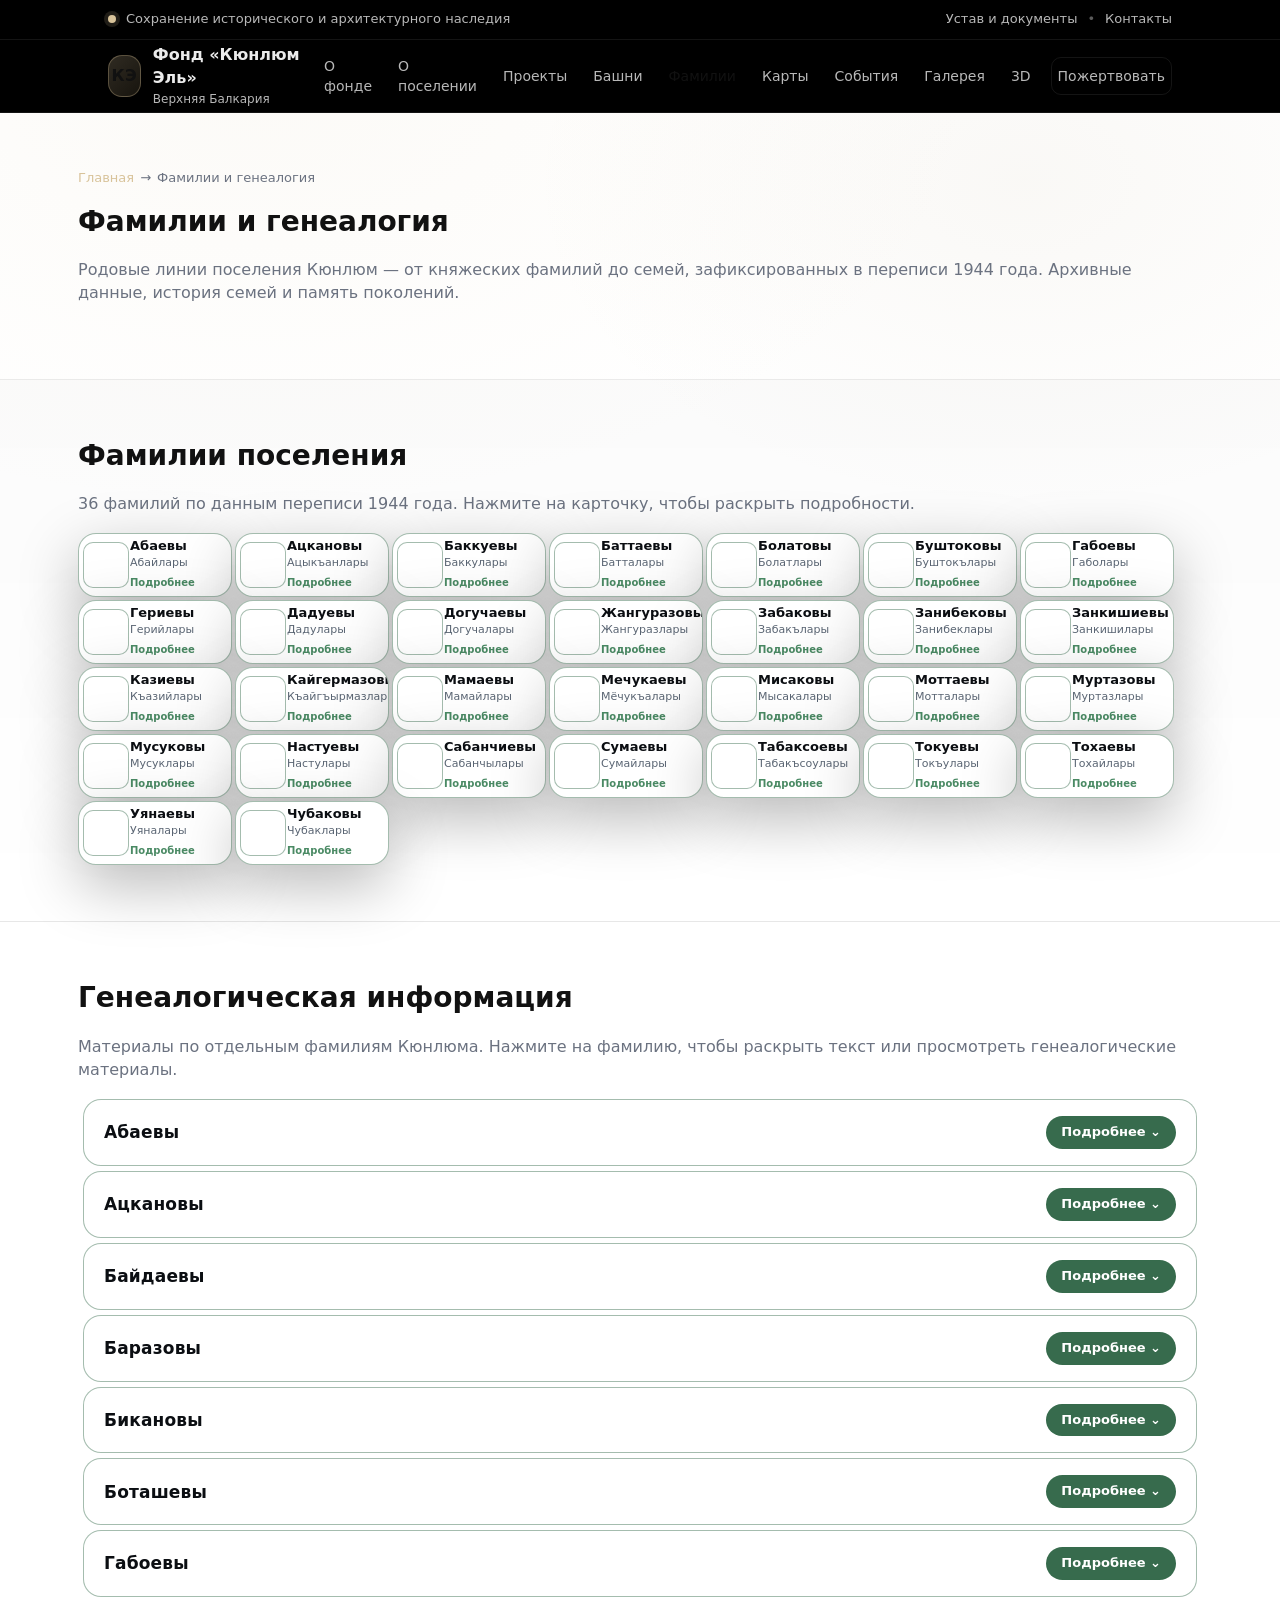
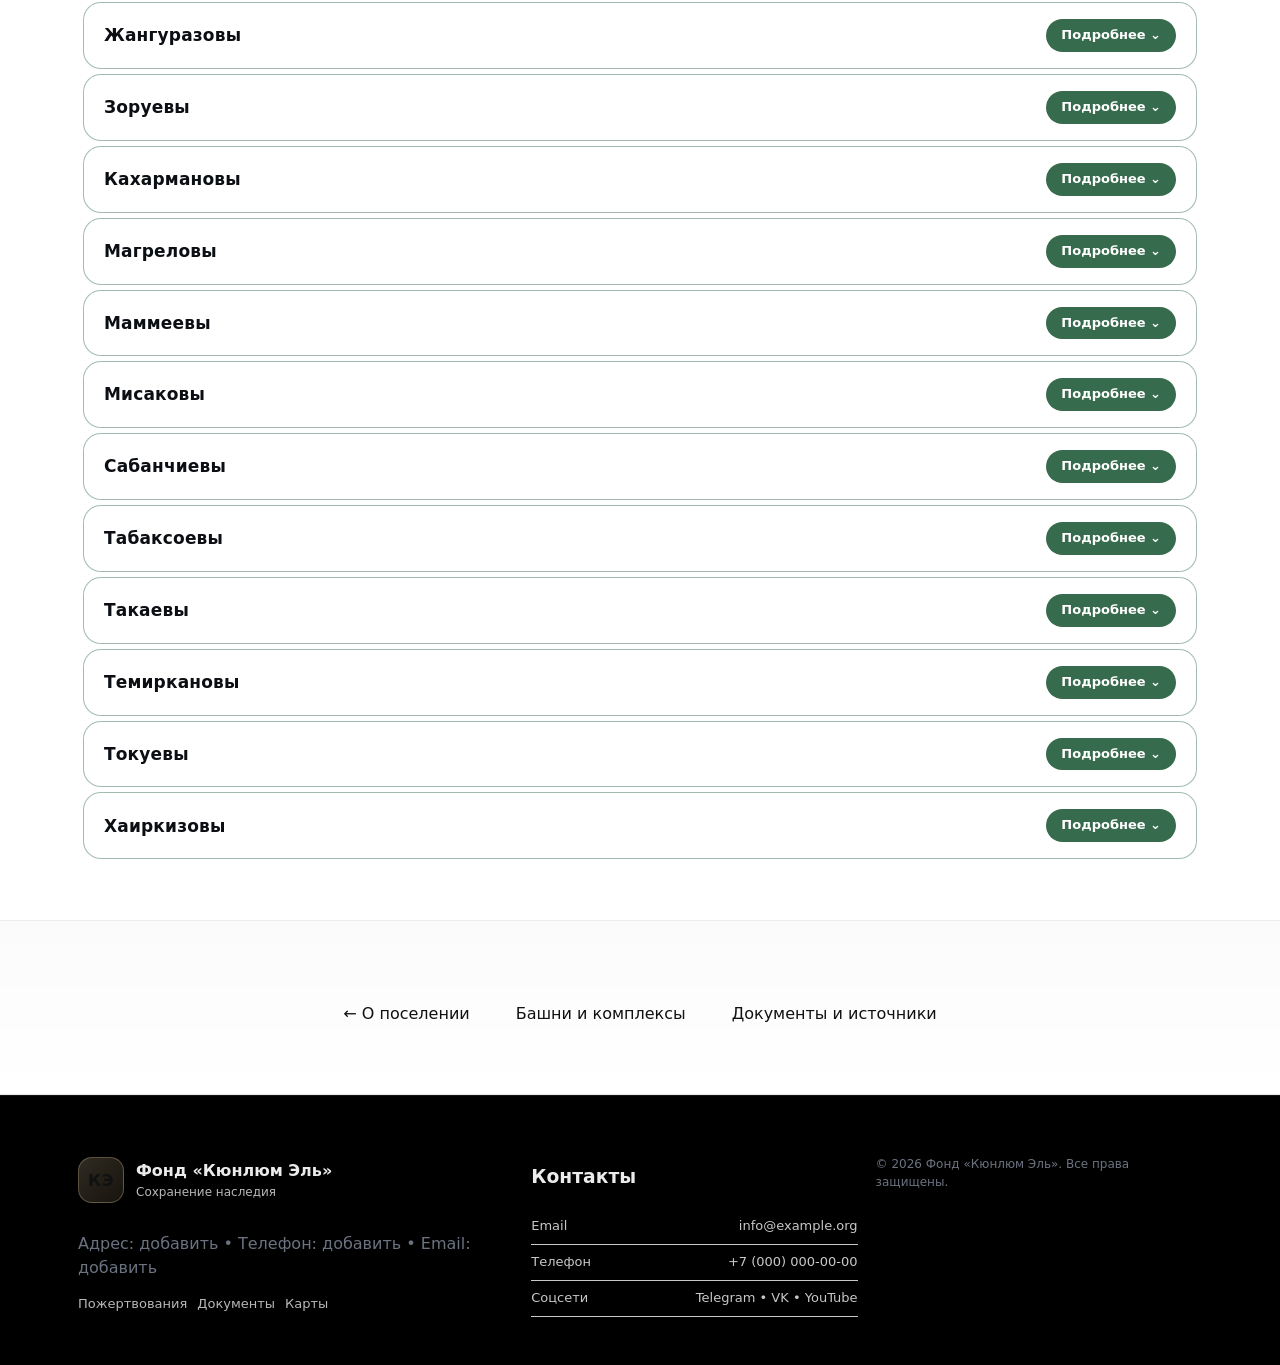
==== commit 556aa1a4: "prechange commit" ====
--- a/families.html
+++ b/families.html
@@ -7,87 +7,7 @@
 <title>Фамилии и генеалогия — Фонд «Кюнлюм Эль»</title>
 <meta content="Фамилии поселения Кюнлюм: родовые линии, архивные данные переписи 1944 года, история семей Верхней Балкарии." name="description"/>
 <link href="styles.css" rel="stylesheet"/>
-<style>
-    .familiesGridPage{
-      display:grid;
-      grid-template-columns:repeat(3,1fr);
-      gap:16px;
-    }
-    .familiesGridPage .familyCard{
-      min-width:0;
-      max-width:none;
-    }
-    .breadcrumb{
-      display:flex; gap:6px; align-items:center;
-      font-size:13px; color:var(--muted); margin-bottom:14px;
-    }
-    .breadcrumb a{color:var(--accent)}
-    .breadcrumb a:hover{color:#f0e3c7}
-    .familyCard__stats{
-      display:flex; flex-wrap:wrap; gap:6px; margin-top:10px;
-    }
-    .familyCard__stat{
-      font-size:12px;
-      padding:4px 10px;
-      border:1px solid var(--line);
-      border-radius:999px;
-      background:rgba(255,255,255,.03);
-    }
-    .familyCard__stat strong{color:var(--text)}
-    @media(max-width:980px){
-      .familiesGridPage{grid-template-columns:repeat(2,1fr)}
-    }
-    @media(max-width:520px){
-      .familiesGridPage{grid-template-columns:1fr}
-    }
-.familyCard__facts{
-  margin-top:14px;
-  display:grid;
-  gap:12px;
-}
-
-.familyCard__fact{
-  font-size:14px;
-  line-height:1.6;
-  color:var(--muted);
-  padding:10px 12px;
-  border:1px solid var(--line);
-  border-radius:12px;
-  background:rgba(255,255,255,.03);
-}
-
-.familyCard__statsGrid{
-  display:grid;
-  grid-template-columns:repeat(2,minmax(0,1fr));
-  gap:8px;
-}
-
-.familyCard__statRow{
-  display:flex;
-  justify-content:space-between;
-  align-items:center;
-  gap:10px;
-  padding:10px 12px;
-  border:1px solid var(--line);
-  border-radius:12px;
-  background:rgba(255,255,255,.03);
-}
-
-.familyCard__statLabel{
-  font-size:13px;
-  color:var(--muted);
-}
-
-.familyCard__statValue{
-  font-size:14px;
-  color:var(--text);
-}
-
-@media(max-width:640px){
-  .familyCard__statsGrid{grid-template-columns:1fr;}
-}
-
-  </style>
+
 </head>
 <body>
 <!-- Top notice -->
@@ -126,7 +46,7 @@
 <a href="towers.html">Башни</a>
 <a href="families.html" style="color:var(--text)">Фамилии</a>
 <a href="index.html#maps">Карты</a>
-<a href="index.html#events">Афиша</a>
+<a href="index.html#events">События</a>
 <a href="gallery.html">Галерея</a>
 <a href="index.html#tour">3D</a>
 <a class="btn btn--ghost btn--small" href="index.html#donate">Пожертвовать</a>
@@ -178,101 +98,10 @@
 <div class="familyCard__fact">
      По переписи 1944 года: 1 сем., 2 чел., 1 в РККА.
     </div>
-<div class="familyCard__statsGrid">
-<div class="familyCard__statRow">
-<span class="familyCard__statLabel">
-       Семей
-      </span>
-<strong class="familyCard__statValue">
-       1
-      </strong>
-</div>
-<div class="familyCard__statRow">
-<span class="familyCard__statLabel">
-       Человек
-      </span>
-<strong class="familyCard__statValue">
-       2
-      </strong>
-</div>
-<div class="familyCard__statRow">
-<span class="familyCard__statLabel">
-       В РККА
-      </span>
-<strong class="familyCard__statValue">
-       1
-      </strong>
-</div>
-</div>
-</div>
-</div>
-</details>
-<details class="familyCard familyCard--compact">
-<summary class="familyCard__summary">
-<div class="familyCard__img" style="background-image:url('images/families/atabiev.jpg')">
-</div>
-<div class="familyCard__head">
-<h3>
-     Атабиевы
-    </h3>
-<p class="muted">
-     Атабийлары
-    </p>
-<span class="familyCard__toggle">
-     Подробнее
-    </span>
-</div>
-</summary>
-<div class="familyCard__dropdown">
-<div class="familyCard__facts">
-<div class="familyCard__fact">
-     По переписи 1944 года: 1 сем., 3 чел., 1 в РККА; живы к 1957 — 1, умерли к 1957 — 1.
-    </div>
-<div class="familyCard__statsGrid">
-<div class="familyCard__statRow">
-<span class="familyCard__statLabel">
-       Семей
-      </span>
-<strong class="familyCard__statValue">
-       1
-      </strong>
-</div>
-<div class="familyCard__statRow">
-<span class="familyCard__statLabel">
-       Человек
-      </span>
-<strong class="familyCard__statValue">
-       3
-      </strong>
-</div>
-<div class="familyCard__statRow">
-<span class="familyCard__statLabel">
-       В РККА
-      </span>
-<strong class="familyCard__statValue">
-       1
-      </strong>
-</div>
-<div class="familyCard__statRow">
-<span class="familyCard__statLabel">
-       Живы к 1957
-      </span>
-<strong class="familyCard__statValue">
-       1
-      </strong>
-</div>
-<div class="familyCard__statRow">
-<span class="familyCard__statLabel">
-       Умерли к 1957
-      </span>
-<strong class="familyCard__statValue">
-       1
-      </strong>
-</div>
-</div>
-</div>
-</div>
-</details>
+</div>
+</div>
+</details>
+
 <details class="familyCard familyCard--compact">
 <summary class="familyCard__summary">
 <div class="familyCard__img" style="background-image:url('images/families/atskanov.jpg')">
@@ -294,40 +123,6 @@
 <div class="familyCard__fact">
      По переписи 1944 года: 1 сем., 3 чел., 0 в РККА; живы к 1957 — 1, умерли к 1957 — 2.
     </div>
-<div class="familyCard__statsGrid">
-<div class="familyCard__statRow">
-<span class="familyCard__statLabel">
-       Семей
-      </span>
-<strong class="familyCard__statValue">
-       1
-      </strong>
-</div>
-<div class="familyCard__statRow">
-<span class="familyCard__statLabel">
-       Человек
-      </span>
-<strong class="familyCard__statValue">
-       3
-      </strong>
-</div>
-<div class="familyCard__statRow">
-<span class="familyCard__statLabel">
-       Живы к 1957
-      </span>
-<strong class="familyCard__statValue">
-       1
-      </strong>
-</div>
-<div class="familyCard__statRow">
-<span class="familyCard__statLabel">
-       Умерли к 1957
-      </span>
-<strong class="familyCard__statValue">
-       2
-      </strong>
-</div>
-</div>
 </div>
 </div>
 </details>
@@ -352,56 +147,6 @@
 <div class="familyCard__fact">
      По переписи 1944 года: 4 сем., 22 чел., 1 в РККА; не вернулись — 1, живы к 1957 — 9, умерли к 1957 — 9.
     </div>
-<div class="familyCard__statsGrid">
-<div class="familyCard__statRow">
-<span class="familyCard__statLabel">
-       Семей
-      </span>
-<strong class="familyCard__statValue">
-       4
-      </strong>
-</div>
-<div class="familyCard__statRow">
-<span class="familyCard__statLabel">
-       Человек
-      </span>
-<strong class="familyCard__statValue">
-       22
-      </strong>
-</div>
-<div class="familyCard__statRow">
-<span class="familyCard__statLabel">
-       В РККА
-      </span>
-<strong class="familyCard__statValue">
-       1
-      </strong>
-</div>
-<div class="familyCard__statRow">
-<span class="familyCard__statLabel">
-       Не вернулись
-      </span>
-<strong class="familyCard__statValue">
-       1
-      </strong>
-</div>
-<div class="familyCard__statRow">
-<span class="familyCard__statLabel">
-       Живы к 1957
-      </span>
-<strong class="familyCard__statValue">
-       9
-      </strong>
-</div>
-<div class="familyCard__statRow">
-<span class="familyCard__statLabel">
-       Умерли к 1957
-      </span>
-<strong class="familyCard__statValue">
-       9
-      </strong>
-</div>
-</div>
 </div>
 </div>
 </details>
@@ -426,101 +171,10 @@
 <div class="familyCard__fact">
      По переписи 1944 года: 3 сем., 17 чел., 4 в РККА; не вернулись — 3, живы к 1957 — 10, умерли к 1957 — 4.
     </div>
-<div class="familyCard__statsGrid">
-<div class="familyCard__statRow">
-<span class="familyCard__statLabel">
-       Семей
-      </span>
-<strong class="familyCard__statValue">
-       3
-      </strong>
-</div>
-<div class="familyCard__statRow">
-<span class="familyCard__statLabel">
-       Человек
-      </span>
-<strong class="familyCard__statValue">
-       17
-      </strong>
-</div>
-<div class="familyCard__statRow">
-<span class="familyCard__statLabel">
-       В РККА
-      </span>
-<strong class="familyCard__statValue">
-       4
-      </strong>
-</div>
-<div class="familyCard__statRow">
-<span class="familyCard__statLabel">
-       Не вернулись
-      </span>
-<strong class="familyCard__statValue">
-       3
-      </strong>
-</div>
-<div class="familyCard__statRow">
-<span class="familyCard__statLabel">
-       Живы к 1957
-      </span>
-<strong class="familyCard__statValue">
-       10
-      </strong>
-</div>
-<div class="familyCard__statRow">
-<span class="familyCard__statLabel">
-       Умерли к 1957
-      </span>
-<strong class="familyCard__statValue">
-       4
-      </strong>
-</div>
-</div>
-</div>
-</div>
-</details>
-<details class="familyCard familyCard--compact">
-<summary class="familyCard__summary">
-<div class="familyCard__img" style="background-image:url('images/families/bichiev.jpg')">
-</div>
-<div class="familyCard__head">
-<h3>
-     Бичиевы
-    </h3>
-<p class="muted">
-     Бичилары
-    </p>
-<span class="familyCard__toggle">
-     Подробнее
-    </span>
-</div>
-</summary>
-<div class="familyCard__dropdown">
-<div class="familyCard__facts">
-<div class="familyCard__fact">
-     По переписи 1944 года: 1 сем., 1 чел., 0 в РККА.
-    </div>
-<div class="familyCard__statsGrid">
-<div class="familyCard__statRow">
-<span class="familyCard__statLabel">
-       Семей
-      </span>
-<strong class="familyCard__statValue">
-       1
-      </strong>
-</div>
-<div class="familyCard__statRow">
-<span class="familyCard__statLabel">
-       Человек
-      </span>
-<strong class="familyCard__statValue">
-       1
-      </strong>
-</div>
-</div>
-</div>
-</div>
-</details>
+</div>
+</div>
+</details>
+
 <details class="familyCard familyCard--compact">
 <summary class="familyCard__summary">
 <div class="familyCard__img" style="background-image:url('images/families/bolatov.jpg')">
@@ -545,56 +199,6 @@
 <div class="familyCard__fact">
      По переписи 1944 года: 10 сем., 35 чел., 6 в РККА; не вернулись — 3, живы к 1957 — 11, умерли к 1957 — 20.
     </div>
-<div class="familyCard__statsGrid">
-<div class="familyCard__statRow">
-<span class="familyCard__statLabel">
-       Семей
-      </span>
-<strong class="familyCard__statValue">
-       10
-      </strong>
-</div>
-<div class="familyCard__statRow">
-<span class="familyCard__statLabel">
-       Человек
-      </span>
-<strong class="familyCard__statValue">
-       35
-      </strong>
-</div>
-<div class="familyCard__statRow">
-<span class="familyCard__statLabel">
-       В РККА
-      </span>
-<strong class="familyCard__statValue">
-       6
-      </strong>
-</div>
-<div class="familyCard__statRow">
-<span class="familyCard__statLabel">
-       Не вернулись
-      </span>
-<strong class="familyCard__statValue">
-       3
-      </strong>
-</div>
-<div class="familyCard__statRow">
-<span class="familyCard__statLabel">
-       Живы к 1957
-      </span>
-<strong class="familyCard__statValue">
-       11
-      </strong>
-</div>
-<div class="familyCard__statRow">
-<span class="familyCard__statLabel">
-       Умерли к 1957
-      </span>
-<strong class="familyCard__statValue">
-       20
-      </strong>
-</div>
-</div>
 </div>
 </div>
 </details>
@@ -619,56 +223,6 @@
 <div class="familyCard__fact">
      По переписи 1944 года: 2 сем., 11 чел., 1 в РККА; не вернулись — 1, живы к 1957 — 6, умерли к 1957 — 4.
     </div>
-<div class="familyCard__statsGrid">
-<div class="familyCard__statRow">
-<span class="familyCard__statLabel">
-       Семей
-      </span>
-<strong class="familyCard__statValue">
-       2
-      </strong>
-</div>
-<div class="familyCard__statRow">
-<span class="familyCard__statLabel">
-       Человек
-      </span>
-<strong class="familyCard__statValue">
-       11
-      </strong>
-</div>
-<div class="familyCard__statRow">
-<span class="familyCard__statLabel">
-       В РККА
-      </span>
-<strong class="familyCard__statValue">
-       1
-      </strong>
-</div>
-<div class="familyCard__statRow">
-<span class="familyCard__statLabel">
-       Не вернулись
-      </span>
-<strong class="familyCard__statValue">
-       1
-      </strong>
-</div>
-<div class="familyCard__statRow">
-<span class="familyCard__statLabel">
-       Живы к 1957
-      </span>
-<strong class="familyCard__statValue">
-       6
-      </strong>
-</div>
-<div class="familyCard__statRow">
-<span class="familyCard__statLabel">
-       Умерли к 1957
-      </span>
-<strong class="familyCard__statValue">
-       4
-      </strong>
-</div>
-</div>
 </div>
 </div>
 </details>
@@ -693,56 +247,6 @@
 <div class="familyCard__fact">
      По переписи 1944 года: 4 сем., 21 чел., 2 в РККА; не вернулись — 1, живы к 1957 — 6, умерли к 1957 — 12.
     </div>
-<div class="familyCard__statsGrid">
-<div class="familyCard__statRow">
-<span class="familyCard__statLabel">
-       Семей
-      </span>
-<strong class="familyCard__statValue">
-       4
-      </strong>
-</div>
-<div class="familyCard__statRow">
-<span class="familyCard__statLabel">
-       Человек
-      </span>
-<strong class="familyCard__statValue">
-       21
-      </strong>
-</div>
-<div class="familyCard__statRow">
-<span class="familyCard__statLabel">
-       В РККА
-      </span>
-<strong class="familyCard__statValue">
-       2
-      </strong>
-</div>
-<div class="familyCard__statRow">
-<span class="familyCard__statLabel">
-       Не вернулись
-      </span>
-<strong class="familyCard__statValue">
-       1
-      </strong>
-</div>
-<div class="familyCard__statRow">
-<span class="familyCard__statLabel">
-       Живы к 1957
-      </span>
-<strong class="familyCard__statValue">
-       6
-      </strong>
-</div>
-<div class="familyCard__statRow">
-<span class="familyCard__statLabel">
-       Умерли к 1957
-      </span>
-<strong class="familyCard__statValue">
-       12
-      </strong>
-</div>
-</div>
 </div>
 </div>
 </details>
@@ -767,64 +271,6 @@
 <div class="familyCard__fact">
      По переписи 1944 года: 7 сем., 28 чел., 2 в РККА; не вернулись — 2, живы к 1957 — 5, умерли к 1957 — 20, погибли до выселения — 1.
     </div>
-<div class="familyCard__statsGrid">
-<div class="familyCard__statRow">
-<span class="familyCard__statLabel">
-       Семей
-      </span>
-<strong class="familyCard__statValue">
-       7
-      </strong>
-</div>
-<div class="familyCard__statRow">
-<span class="familyCard__statLabel">
-       Человек
-      </span>
-<strong class="familyCard__statValue">
-       28
-      </strong>
-</div>
-<div class="familyCard__statRow">
-<span class="familyCard__statLabel">
-       В РККА
-      </span>
-<strong class="familyCard__statValue">
-       2
-      </strong>
-</div>
-<div class="familyCard__statRow">
-<span class="familyCard__statLabel">
-       Не вернулись
-      </span>
-<strong class="familyCard__statValue">
-       2
-      </strong>
-</div>
-<div class="familyCard__statRow">
-<span class="familyCard__statLabel">
-       Живы к 1957
-      </span>
-<strong class="familyCard__statValue">
-       5
-      </strong>
-</div>
-<div class="familyCard__statRow">
-<span class="familyCard__statLabel">
-       Умерли к 1957
-      </span>
-<strong class="familyCard__statValue">
-       20
-      </strong>
-</div>
-<div class="familyCard__statRow">
-<span class="familyCard__statLabel">
-       Погибли до выселения
-      </span>
-<strong class="familyCard__statValue">
-       1
-      </strong>
-</div>
-</div>
 </div>
 </div>
 </details>
@@ -849,56 +295,6 @@
 <div class="familyCard__fact">
      По переписи 1944 года: 3 сем., 15 чел., 1 в РККА; не вернулись — 1, живы к 1957 — 9, умерли к 1957 — 5.
     </div>
-<div class="familyCard__statsGrid">
-<div class="familyCard__statRow">
-<span class="familyCard__statLabel">
-       Семей
-      </span>
-<strong class="familyCard__statValue">
-       3
-      </strong>
-</div>
-<div class="familyCard__statRow">
-<span class="familyCard__statLabel">
-       Человек
-      </span>
-<strong class="familyCard__statValue">
-       15
-      </strong>
-</div>
-<div class="familyCard__statRow">
-<span class="familyCard__statLabel">
-       В РККА
-      </span>
-<strong class="familyCard__statValue">
-       1
-      </strong>
-</div>
-<div class="familyCard__statRow">
-<span class="familyCard__statLabel">
-       Не вернулись
-      </span>
-<strong class="familyCard__statValue">
-       1
-      </strong>
-</div>
-<div class="familyCard__statRow">
-<span class="familyCard__statLabel">
-       Живы к 1957
-      </span>
-<strong class="familyCard__statValue">
-       9
-      </strong>
-</div>
-<div class="familyCard__statRow">
-<span class="familyCard__statLabel">
-       Умерли к 1957
-      </span>
-<strong class="familyCard__statValue">
-       5
-      </strong>
-</div>
-</div>
 </div>
 </div>
 </details>
@@ -923,32 +319,6 @@
 <div class="familyCard__fact">
      По переписи 1944 года: 1 сем., 5 чел., 0 в РККА; умерли к 1957 — 5.
     </div>
-<div class="familyCard__statsGrid">
-<div class="familyCard__statRow">
-<span class="familyCard__statLabel">
-       Семей
-      </span>
-<strong class="familyCard__statValue">
-       1
-      </strong>
-</div>
-<div class="familyCard__statRow">
-<span class="familyCard__statLabel">
-       Человек
-      </span>
-<strong class="familyCard__statValue">
-       5
-      </strong>
-</div>
-<div class="familyCard__statRow">
-<span class="familyCard__statLabel">
-       Умерли к 1957
-      </span>
-<strong class="familyCard__statValue">
-       5
-      </strong>
-</div>
-</div>
 </div>
 </div>
 </details>
@@ -976,64 +346,6 @@
 <div class="familyCard__fact">
      По переписи 1944 года: 14 сем., 58 чел., 5 в РККА; не вернулись — 4, живы к 1957 — 32, умерли к 1957 — 21, погибли до выселения — 1.
     </div>
-<div class="familyCard__statsGrid">
-<div class="familyCard__statRow">
-<span class="familyCard__statLabel">
-       Семей
-      </span>
-<strong class="familyCard__statValue">
-       14
-      </strong>
-</div>
-<div class="familyCard__statRow">
-<span class="familyCard__statLabel">
-       Человек
-      </span>
-<strong class="familyCard__statValue">
-       58
-      </strong>
-</div>
-<div class="familyCard__statRow">
-<span class="familyCard__statLabel">
-       В РККА
-      </span>
-<strong class="familyCard__statValue">
-       5
-      </strong>
-</div>
-<div class="familyCard__statRow">
-<span class="familyCard__statLabel">
-       Не вернулись
-      </span>
-<strong class="familyCard__statValue">
-       4
-      </strong>
-</div>
-<div class="familyCard__statRow">
-<span class="familyCard__statLabel">
-       Живы к 1957
-      </span>
-<strong class="familyCard__statValue">
-       32
-      </strong>
-</div>
-<div class="familyCard__statRow">
-<span class="familyCard__statLabel">
-       Умерли к 1957
-      </span>
-<strong class="familyCard__statValue">
-       21
-      </strong>
-</div>
-<div class="familyCard__statRow">
-<span class="familyCard__statLabel">
-       Погибли до выселения
-      </span>
-<strong class="familyCard__statValue">
-       1
-      </strong>
-</div>
-</div>
 </div>
 </div>
 </details>
@@ -1061,64 +373,6 @@
 <div class="familyCard__fact">
      По переписи 1944 года: 11 сем., 55 чел., 5 в РККА; не вернулись — 2, живы к 1957 — 29, умерли к 1957 — 22, погибли до выселения — 2.
     </div>
-<div class="familyCard__statsGrid">
-<div class="familyCard__statRow">
-<span class="familyCard__statLabel">
-       Семей
-      </span>
-<strong class="familyCard__statValue">
-       11
-      </strong>
-</div>
-<div class="familyCard__statRow">
-<span class="familyCard__statLabel">
-       Человек
-      </span>
-<strong class="familyCard__statValue">
-       55
-      </strong>
-</div>
-<div class="familyCard__statRow">
-<span class="familyCard__statLabel">
-       В РККА
-      </span>
-<strong class="familyCard__statValue">
-       5
-      </strong>
-</div>
-<div class="familyCard__statRow">
-<span class="familyCard__statLabel">
-       Не вернулись
-      </span>
-<strong class="familyCard__statValue">
-       2
-      </strong>
-</div>
-<div class="familyCard__statRow">
-<span class="familyCard__statLabel">
-       Живы к 1957
-      </span>
-<strong class="familyCard__statValue">
-       29
-      </strong>
-</div>
-<div class="familyCard__statRow">
-<span class="familyCard__statLabel">
-       Умерли к 1957
-      </span>
-<strong class="familyCard__statValue">
-       22
-      </strong>
-</div>
-<div class="familyCard__statRow">
-<span class="familyCard__statLabel">
-       Погибли до выселения
-      </span>
-<strong class="familyCard__statValue">
-       2
-      </strong>
-</div>
-</div>
 </div>
 </div>
 </details>
@@ -1143,56 +397,6 @@
 <div class="familyCard__fact">
      По переписи 1944 года: 7 сем., 30 чел., 1 в РККА; не вернулись — 1, живы к 1957 — 16, умерли к 1957 — 13.
     </div>
-<div class="familyCard__statsGrid">
-<div class="familyCard__statRow">
-<span class="familyCard__statLabel">
-       Семей
-      </span>
-<strong class="familyCard__statValue">
-       7
-      </strong>
-</div>
-<div class="familyCard__statRow">
-<span class="familyCard__statLabel">
-       Человек
-      </span>
-<strong class="familyCard__statValue">
-       30
-      </strong>
-</div>
-<div class="familyCard__statRow">
-<span class="familyCard__statLabel">
-       В РККА
-      </span>
-<strong class="familyCard__statValue">
-       1
-      </strong>
-</div>
-<div class="familyCard__statRow">
-<span class="familyCard__statLabel">
-       Не вернулись
-      </span>
-<strong class="familyCard__statValue">
-       1
-      </strong>
-</div>
-<div class="familyCard__statRow">
-<span class="familyCard__statLabel">
-       Живы к 1957
-      </span>
-<strong class="familyCard__statValue">
-       16
-      </strong>
-</div>
-<div class="familyCard__statRow">
-<span class="familyCard__statLabel">
-       Умерли к 1957
-      </span>
-<strong class="familyCard__statValue">
-       13
-      </strong>
-</div>
-</div>
 </div>
 </div>
 </details>
@@ -1217,128 +421,10 @@
 <div class="familyCard__fact">
      По переписи 1944 года: 7 сем., 28 чел., 1 в РККА; не вернулись — 1, живы к 1957 — 17, умерли к 1957 — 9, погибли до выселения — 1.
     </div>
-<div class="familyCard__statsGrid">
-<div class="familyCard__statRow">
-<span class="familyCard__statLabel">
-       Семей
-      </span>
-<strong class="familyCard__statValue">
-       7
-      </strong>
-</div>
-<div class="familyCard__statRow">
-<span class="familyCard__statLabel">
-       Человек
-      </span>
-<strong class="familyCard__statValue">
-       28
-      </strong>
-</div>
-<div class="familyCard__statRow">
-<span class="familyCard__statLabel">
-       В РККА
-      </span>
-<strong class="familyCard__statValue">
-       1
-      </strong>
-</div>
-<div class="familyCard__statRow">
-<span class="familyCard__statLabel">
-       Не вернулись
-      </span>
-<strong class="familyCard__statValue">
-       1
-      </strong>
-</div>
-<div class="familyCard__statRow">
-<span class="familyCard__statLabel">
-       Живы к 1957
-      </span>
-<strong class="familyCard__statValue">
-       17
-      </strong>
-</div>
-<div class="familyCard__statRow">
-<span class="familyCard__statLabel">
-       Умерли к 1957
-      </span>
-<strong class="familyCard__statValue">
-       9
-      </strong>
-</div>
-<div class="familyCard__statRow">
-<span class="familyCard__statLabel">
-       Погибли до выселения
-      </span>
-<strong class="familyCard__statValue">
-       1
-      </strong>
-</div>
-</div>
-</div>
-</div>
-</details>
-<details class="familyCard familyCard--compact">
-<summary class="familyCard__summary">
-<div class="familyCard__img" style="background-image:url('images/families/ittiev.jpg')">
-</div>
-<div class="familyCard__head">
-<h3>
-     Иттиевы
-    </h3>
-<p class="muted">
-     Иттилары
-    </p>
-<span class="familyCard__toggle">
-     Подробнее
-    </span>
-</div>
-</summary>
-<div class="familyCard__dropdown">
-<p>
-    Малая фамилия — единственный представитель ушёл в РККА и не вернулся.
-   </p>
-<div class="familyCard__facts">
-<div class="familyCard__fact">
-     По переписи 1944 года: 1 сем., 1 чел., 1 в РККА; не вернулись — 1.
-    </div>
-<div class="familyCard__statsGrid">
-<div class="familyCard__statRow">
-<span class="familyCard__statLabel">
-       Семей
-      </span>
-<strong class="familyCard__statValue">
-       1
-      </strong>
-</div>
-<div class="familyCard__statRow">
-<span class="familyCard__statLabel">
-       Человек
-      </span>
-<strong class="familyCard__statValue">
-       1
-      </strong>
-</div>
-<div class="familyCard__statRow">
-<span class="familyCard__statLabel">
-       В РККА
-      </span>
-<strong class="familyCard__statValue">
-       1
-      </strong>
-</div>
-<div class="familyCard__statRow">
-<span class="familyCard__statLabel">
-       Не вернулись
-      </span>
-<strong class="familyCard__statValue">
-       1
-      </strong>
-</div>
-</div>
-</div>
-</div>
-</details>
+</div>
+</div>
+</details>
+
 <details class="familyCard familyCard--compact">
 <summary class="familyCard__summary">
 <div class="familyCard__img" style="background-image:url('images/families/kaziev.jpg')">
@@ -1360,56 +446,6 @@
 <div class="familyCard__fact">
      По переписи 1944 года: 6 сем., 29 чел., 3 в РККА; не вернулись — 3, живы к 1957 — 18, умерли к 1957 — 8.
     </div>
-<div class="familyCard__statsGrid">
-<div class="familyCard__statRow">
-<span class="familyCard__statLabel">
-       Семей
-      </span>
-<strong class="familyCard__statValue">
-       6
-      </strong>
-</div>
-<div class="familyCard__statRow">
-<span class="familyCard__statLabel">
-       Человек
-      </span>
-<strong class="familyCard__statValue">
-       29
-      </strong>
-</div>
-<div class="familyCard__statRow">
-<span class="familyCard__statLabel">
-       В РККА
-      </span>
-<strong class="familyCard__statValue">
-       3
-      </strong>
-</div>
-<div class="familyCard__statRow">
-<span class="familyCard__statLabel">
-       Не вернулись
-      </span>
-<strong class="familyCard__statValue">
-       3
-      </strong>
-</div>
-<div class="familyCard__statRow">
-<span class="familyCard__statLabel">
-       Живы к 1957
-      </span>
-<strong class="familyCard__statValue">
-       18
-      </strong>
-</div>
-<div class="familyCard__statRow">
-<span class="familyCard__statLabel">
-       Умерли к 1957
-      </span>
-<strong class="familyCard__statValue">
-       8
-      </strong>
-</div>
-</div>
 </div>
 </div>
 </details>
@@ -1434,136 +470,10 @@
 <div class="familyCard__fact">
      По переписи 1944 года: 5 сем., 26 чел., 4 в РККА; не вернулись — 1, живы к 1957 — 14, умерли к 1957 — 10, погибли до выселения — 1.
     </div>
-<div class="familyCard__statsGrid">
-<div class="familyCard__statRow">
-<span class="familyCard__statLabel">
-       Семей
-      </span>
-<strong class="familyCard__statValue">
-       5
-      </strong>
-</div>
-<div class="familyCard__statRow">
-<span class="familyCard__statLabel">
-       Человек
-      </span>
-<strong class="familyCard__statValue">
-       26
-      </strong>
-</div>
-<div class="familyCard__statRow">
-<span class="familyCard__statLabel">
-       В РККА
-      </span>
-<strong class="familyCard__statValue">
-       4
-      </strong>
-</div>
-<div class="familyCard__statRow">
-<span class="familyCard__statLabel">
-       Не вернулись
-      </span>
-<strong class="familyCard__statValue">
-       1
-      </strong>
-</div>
-<div class="familyCard__statRow">
-<span class="familyCard__statLabel">
-       Живы к 1957
-      </span>
-<strong class="familyCard__statValue">
-       14
-      </strong>
-</div>
-<div class="familyCard__statRow">
-<span class="familyCard__statLabel">
-       Умерли к 1957
-      </span>
-<strong class="familyCard__statValue">
-       10
-      </strong>
-</div>
-<div class="familyCard__statRow">
-<span class="familyCard__statLabel">
-       Погибли до выселения
-      </span>
-<strong class="familyCard__statValue">
-       1
-      </strong>
-</div>
-</div>
-</div>
-</div>
-</details>
-<details class="familyCard familyCard--compact">
-<summary class="familyCard__summary">
-<div class="familyCard__img" style="background-image:url('images/families/karchaev.jpg')">
-</div>
-<div class="familyCard__head">
-<h3>
-     Карчаевы
-    </h3>
-<p class="muted">
-     Къарчалары
-    </p>
-<span class="familyCard__toggle">
-     Подробнее
-    </span>
-</div>
-</summary>
-<div class="familyCard__dropdown">
-<p>
-    С этой фамилией связано укрепление Карча-Кала на территории поселения.
-   </p>
-<div class="familyCard__facts">
-<div class="familyCard__fact">
-     По переписи 1944 года: 1 сем., 5 чел., 1 в РККА; живы к 1957 — 3, умерли к 1957 — 2.
-    </div>
-<div class="familyCard__statsGrid">
-<div class="familyCard__statRow">
-<span class="familyCard__statLabel">
-       Семей
-      </span>
-<strong class="familyCard__statValue">
-       1
-      </strong>
-</div>
-<div class="familyCard__statRow">
-<span class="familyCard__statLabel">
-       Человек
-      </span>
-<strong class="familyCard__statValue">
-       5
-      </strong>
-</div>
-<div class="familyCard__statRow">
-<span class="familyCard__statLabel">
-       В РККА
-      </span>
-<strong class="familyCard__statValue">
-       1
-      </strong>
-</div>
-<div class="familyCard__statRow">
-<span class="familyCard__statLabel">
-       Живы к 1957
-      </span>
-<strong class="familyCard__statValue">
-       3
-      </strong>
-</div>
-<div class="familyCard__statRow">
-<span class="familyCard__statLabel">
-       Умерли к 1957
-      </span>
-<strong class="familyCard__statValue">
-       2
-      </strong>
-</div>
-</div>
-</div>
-</div>
-</details>
+</div>
+</div>
+</details>
+
 <details class="familyCard familyCard--compact">
 <summary class="familyCard__summary">
 <div class="familyCard__img" style="background-image:url('images/families/mamaev.jpg')">
@@ -1585,32 +495,6 @@
 <div class="familyCard__fact">
      По переписи 1944 года: 2 сем., 6 чел., 0 в РККА; умерли к 1957 — 6.
     </div>
-<div class="familyCard__statsGrid">
-<div class="familyCard__statRow">
-<span class="familyCard__statLabel">
-       Семей
-      </span>
-<strong class="familyCard__statValue">
-       2
-      </strong>
-</div>
-<div class="familyCard__statRow">
-<span class="familyCard__statLabel">
-       Человек
-      </span>
-<strong class="familyCard__statValue">
-       6
-      </strong>
-</div>
-<div class="familyCard__statRow">
-<span class="familyCard__statLabel">
-       Умерли к 1957
-      </span>
-<strong class="familyCard__statValue">
-       6
-      </strong>
-</div>
-</div>
 </div>
 </div>
 </details>
@@ -1638,64 +522,6 @@
 <div class="familyCard__fact">
      По переписи 1944 года: 11 сем., 46 чел., 5 в РККА; не вернулись — 3, живы к 1957 — 20, умерли к 1957 — 19, погибли до выселения — 1.
     </div>
-<div class="familyCard__statsGrid">
-<div class="familyCard__statRow">
-<span class="familyCard__statLabel">
-       Семей
-      </span>
-<strong class="familyCard__statValue">
-       11
-      </strong>
-</div>
-<div class="familyCard__statRow">
-<span class="familyCard__statLabel">
-       Человек
-      </span>
-<strong class="familyCard__statValue">
-       46
-      </strong>
-</div>
-<div class="familyCard__statRow">
-<span class="familyCard__statLabel">
-       В РККА
-      </span>
-<strong class="familyCard__statValue">
-       5
-      </strong>
-</div>
-<div class="familyCard__statRow">
-<span class="familyCard__statLabel">
-       Не вернулись
-      </span>
-<strong class="familyCard__statValue">
-       3
-      </strong>
-</div>
-<div class="familyCard__statRow">
-<span class="familyCard__statLabel">
-       Живы к 1957
-      </span>
-<strong class="familyCard__statValue">
-       20
-      </strong>
-</div>
-<div class="familyCard__statRow">
-<span class="familyCard__statLabel">
-       Умерли к 1957
-      </span>
-<strong class="familyCard__statValue">
-       19
-      </strong>
-</div>
-<div class="familyCard__statRow">
-<span class="familyCard__statLabel">
-       Погибли до выселения
-      </span>
-<strong class="familyCard__statValue">
-       1
-      </strong>
-</div>
-</div>
 </div>
 </div>
 </details>
@@ -1723,40 +549,6 @@
 <div class="familyCard__fact">
      По переписи 1944 года: 2 сем., 6 чел., 0 в РККА; живы к 1957 — 1, умерли к 1957 — 5.
     </div>
-<div class="familyCard__statsGrid">
-<div class="familyCard__statRow">
-<span class="familyCard__statLabel">
-       Семей
-      </span>
-<strong class="familyCard__statValue">
-       2
-      </strong>
-</div>
-<div class="familyCard__statRow">
-<span class="familyCard__statLabel">
-       Человек
-      </span>
-<strong class="familyCard__statValue">
-       6
-      </strong>
-</div>
-<div class="familyCard__statRow">
-<span class="familyCard__statLabel">
-       Живы к 1957
-      </span>
-<strong class="familyCard__statValue">
-       1
-      </strong>
-</div>
-<div class="familyCard__statRow">
-<span class="familyCard__statLabel">
-       Умерли к 1957
-      </span>
-<strong class="familyCard__statValue">
-       5
-      </strong>
-</div>
-</div>
 </div>
 </div>
 </details>
@@ -1781,56 +573,6 @@
 <div class="familyCard__fact">
      По переписи 1944 года: 9 сем., 36 чел., 3 в РККА; не вернулись — 1, живы к 1957 — 22, умерли к 1957 — 12.
     </div>
-<div class="familyCard__statsGrid">
-<div class="familyCard__statRow">
-<span class="familyCard__statLabel">
-       Семей
-      </span>
-<strong class="familyCard__statValue">
-       9
-      </strong>
-</div>
-<div class="familyCard__statRow">
-<span class="familyCard__statLabel">
-       Человек
-      </span>
-<strong class="familyCard__statValue">
-       36
-      </strong>
-</div>
-<div class="familyCard__statRow">
-<span class="familyCard__statLabel">
-       В РККА
-      </span>
-<strong class="familyCard__statValue">
-       3
-      </strong>
-</div>
-<div class="familyCard__statRow">
-<span class="familyCard__statLabel">
-       Не вернулись
-      </span>
-<strong class="familyCard__statValue">
-       1
-      </strong>
-</div>
-<div class="familyCard__statRow">
-<span class="familyCard__statLabel">
-       Живы к 1957
-      </span>
-<strong class="familyCard__statValue">
-       22
-      </strong>
-</div>
-<div class="familyCard__statRow">
-<span class="familyCard__statLabel">
-       Умерли к 1957
-      </span>
-<strong class="familyCard__statValue">
-       12
-      </strong>
-</div>
-</div>
 </div>
 </div>
 </details>
@@ -1858,64 +600,6 @@
 <div class="familyCard__fact">
      По переписи 1944 года: 14 сем., 49 чел., 3 в РККА; не вернулись — 1, живы к 1957 — 28, умерли к 1957 — 19, погибли до выселения — 1.
     </div>
-<div class="familyCard__statsGrid">
-<div class="familyCard__statRow">
-<span class="familyCard__statLabel">
-       Семей
-      </span>
-<strong class="familyCard__statValue">
-       14
-      </strong>
-</div>
-<div class="familyCard__statRow">
-<span class="familyCard__statLabel">
-       Человек
-      </span>
-<strong class="familyCard__statValue">
-       49
-      </strong>
-</div>
-<div class="familyCard__statRow">
-<span class="familyCard__statLabel">
-       В РККА
-      </span>
-<strong class="familyCard__statValue">
-       3
-      </strong>
-</div>
-<div class="familyCard__statRow">
-<span class="familyCard__statLabel">
-       Не вернулись
-      </span>
-<strong class="familyCard__statValue">
-       1
-      </strong>
-</div>
-<div class="familyCard__statRow">
-<span class="familyCard__statLabel">
-       Живы к 1957
-      </span>
-<strong class="familyCard__statValue">
-       28
-      </strong>
-</div>
-<div class="familyCard__statRow">
-<span class="familyCard__statLabel">
-       Умерли к 1957
-      </span>
-<strong class="familyCard__statValue">
-       19
-      </strong>
-</div>
-<div class="familyCard__statRow">
-<span class="familyCard__statLabel">
-       Погибли до выселения
-      </span>
-<strong class="familyCard__statValue">
-       1
-      </strong>
-</div>
-</div>
 </div>
 </div>
 </details>
@@ -1940,56 +624,6 @@
 <div class="familyCard__fact">
      По переписи 1944 года: 3 сем., 5 чел., 3 в РККА; не вернулись — 1, живы к 1957 — 3, умерли к 1957 — 1.
     </div>
-<div class="familyCard__statsGrid">
-<div class="familyCard__statRow">
-<span class="familyCard__statLabel">
-       Семей
-      </span>
-<strong class="familyCard__statValue">
-       3
-      </strong>
-</div>
-<div class="familyCard__statRow">
-<span class="familyCard__statLabel">
-       Человек
-      </span>
-<strong class="familyCard__statValue">
-       5
-      </strong>
-</div>
-<div class="familyCard__statRow">
-<span class="familyCard__statLabel">
-       В РККА
-      </span>
-<strong class="familyCard__statValue">
-       3
-      </strong>
-</div>
-<div class="familyCard__statRow">
-<span class="familyCard__statLabel">
-       Не вернулись
-      </span>
-<strong class="familyCard__statValue">
-       1
-      </strong>
-</div>
-<div class="familyCard__statRow">
-<span class="familyCard__statLabel">
-       Живы к 1957
-      </span>
-<strong class="familyCard__statValue">
-       3
-      </strong>
-</div>
-<div class="familyCard__statRow">
-<span class="familyCard__statLabel">
-       Умерли к 1957
-      </span>
-<strong class="familyCard__statValue">
-       1
-      </strong>
-</div>
-</div>
 </div>
 </div>
 </details>
@@ -2014,56 +648,6 @@
 <div class="familyCard__fact">
      По переписи 1944 года: 7 сем., 33 чел., 5 в РККА; не вернулись — 4, живы к 1957 — 20, умерли к 1957 — 9.
     </div>
-<div class="familyCard__statsGrid">
-<div class="familyCard__statRow">
-<span class="familyCard__statLabel">
-       Семей
-      </span>
-<strong class="familyCard__statValue">
-       7
-      </strong>
-</div>
-<div class="familyCard__statRow">
-<span class="familyCard__statLabel">
-       Человек
-      </span>
-<strong class="familyCard__statValue">
-       33
-      </strong>
-</div>
-<div class="familyCard__statRow">
-<span class="familyCard__statLabel">
-       В РККА
-      </span>
-<strong class="familyCard__statValue">
-       5
-      </strong>
-</div>
-<div class="familyCard__statRow">
-<span class="familyCard__statLabel">
-       Не вернулись
-      </span>
-<strong class="familyCard__statValue">
-       4
-      </strong>
-</div>
-<div class="familyCard__statRow">
-<span class="familyCard__statLabel">
-       Живы к 1957
-      </span>
-<strong class="familyCard__statValue">
-       20
-      </strong>
-</div>
-<div class="familyCard__statRow">
-<span class="familyCard__statLabel">
-       Умерли к 1957
-      </span>
-<strong class="familyCard__statValue">
-       9
-      </strong>
-</div>
-</div>
 </div>
 </div>
 </details>
@@ -2088,56 +672,6 @@
 <div class="familyCard__fact">
      По переписи 1944 года: 5 сем., 24 чел., 5 в РККА; не вернулись — 3, живы к 1957 — 16, умерли к 1957 — 5.
     </div>
-<div class="familyCard__statsGrid">
-<div class="familyCard__statRow">
-<span class="familyCard__statLabel">
-       Семей
-      </span>
-<strong class="familyCard__statValue">
-       5
-      </strong>
-</div>
-<div class="familyCard__statRow">
-<span class="familyCard__statLabel">
-       Человек
-      </span>
-<strong class="familyCard__statValue">
-       24
-      </strong>
-</div>
-<div class="familyCard__statRow">
-<span class="familyCard__statLabel">
-       В РККА
-      </span>
-<strong class="familyCard__statValue">
-       5
-      </strong>
-</div>
-<div class="familyCard__statRow">
-<span class="familyCard__statLabel">
-       Не вернулись
-      </span>
-<strong class="familyCard__statValue">
-       3
-      </strong>
-</div>
-<div class="familyCard__statRow">
-<span class="familyCard__statLabel">
-       Живы к 1957
-      </span>
-<strong class="familyCard__statValue">
-       16
-      </strong>
-</div>
-<div class="familyCard__statRow">
-<span class="familyCard__statLabel">
-       Умерли к 1957
-      </span>
-<strong class="familyCard__statValue">
-       5
-      </strong>
-</div>
-</div>
 </div>
 </div>
 </details>
@@ -2162,56 +696,6 @@
 <div class="familyCard__fact">
      По переписи 1944 года: 3 сем., 10 чел., 2 в РККА; не вернулись — 1, живы к 1957 — 3, умерли к 1957 — 5.
     </div>
-<div class="familyCard__statsGrid">
-<div class="familyCard__statRow">
-<span class="familyCard__statLabel">
-       Семей
-      </span>
-<strong class="familyCard__statValue">
-       3
-      </strong>
-</div>
-<div class="familyCard__statRow">
-<span class="familyCard__statLabel">
-       Человек
-      </span>
-<strong class="familyCard__statValue">
-       10
-      </strong>
-</div>
-<div class="familyCard__statRow">
-<span class="familyCard__statLabel">
-       В РККА
-      </span>
-<strong class="familyCard__statValue">
-       2
-      </strong>
-</div>
-<div class="familyCard__statRow">
-<span class="familyCard__statLabel">
-       Не вернулись
-      </span>
-<strong class="familyCard__statValue">
-       1
-      </strong>
-</div>
-<div class="familyCard__statRow">
-<span class="familyCard__statLabel">
-       Живы к 1957
-      </span>
-<strong class="familyCard__statValue">
-       3
-      </strong>
-</div>
-<div class="familyCard__statRow">
-<span class="familyCard__statLabel">
-       Умерли к 1957
-      </span>
-<strong class="familyCard__statValue">
-       5
-      </strong>
-</div>
-</div>
 </div>
 </div>
 </details>
@@ -2239,56 +723,6 @@
 <div class="familyCard__fact">
      По переписи 1944 года: 11 сем., 55 чел., 7 в РККА; не вернулись — 5, живы к 1957 — 27, умерли к 1957 — 23.
     </div>
-<div class="familyCard__statsGrid">
-<div class="familyCard__statRow">
-<span class="familyCard__statLabel">
-       Семей
-      </span>
-<strong class="familyCard__statValue">
-       11
-      </strong>
-</div>
-<div class="familyCard__statRow">
-<span class="familyCard__statLabel">
-       Человек
-      </span>
-<strong class="familyCard__statValue">
-       55
-      </strong>
-</div>
-<div class="familyCard__statRow">
-<span class="familyCard__statLabel">
-       В РККА
-      </span>
-<strong class="familyCard__statValue">
-       7
-      </strong>
-</div>
-<div class="familyCard__statRow">
-<span class="familyCard__statLabel">
-       Не вернулись
-      </span>
-<strong class="familyCard__statValue">
-       5
-      </strong>
-</div>
-<div class="familyCard__statRow">
-<span class="familyCard__statLabel">
-       Живы к 1957
-      </span>
-<strong class="familyCard__statValue">
-       27
-      </strong>
-</div>
-<div class="familyCard__statRow">
-<span class="familyCard__statLabel">
-       Умерли к 1957
-      </span>
-<strong class="familyCard__statValue">
-       23
-      </strong>
-</div>
-</div>
 </div>
 </div>
 </details>
@@ -2313,56 +747,6 @@
 <div class="familyCard__fact">
      По переписи 1944 года: 8 сем., 36 чел., 4 в РККА; не вернулись — 4, живы к 1957 — 15, умерли к 1957 — 9.
     </div>
-<div class="familyCard__statsGrid">
-<div class="familyCard__statRow">
-<span class="familyCard__statLabel">
-       Семей
-      </span>
-<strong class="familyCard__statValue">
-       8
-      </strong>
-</div>
-<div class="familyCard__statRow">
-<span class="familyCard__statLabel">
-       Человек
-      </span>
-<strong class="familyCard__statValue">
-       36
-      </strong>
-</div>
-<div class="familyCard__statRow">
-<span class="familyCard__statLabel">
-       В РККА
-      </span>
-<strong class="familyCard__statValue">
-       4
-      </strong>
-</div>
-<div class="familyCard__statRow">
-<span class="familyCard__statLabel">
-       Не вернулись
-      </span>
-<strong class="familyCard__statValue">
-       4
-      </strong>
-</div>
-<div class="familyCard__statRow">
-<span class="familyCard__statLabel">
-       Живы к 1957
-      </span>
-<strong class="familyCard__statValue">
-       15
-      </strong>
-</div>
-<div class="familyCard__statRow">
-<span class="familyCard__statLabel">
-       Умерли к 1957
-      </span>
-<strong class="familyCard__statValue">
-       9
-      </strong>
-</div>
-</div>
 </div>
 </div>
 </details>
@@ -2387,24 +771,6 @@
 <div class="familyCard__fact">
      По переписи 1944 года: 1 сем., 1 чел., 0 в РККА.
     </div>
-<div class="familyCard__statsGrid">
-<div class="familyCard__statRow">
-<span class="familyCard__statLabel">
-       Семей
-      </span>
-<strong class="familyCard__statValue">
-       1
-      </strong>
-</div>
-<div class="familyCard__statRow">
-<span class="familyCard__statLabel">
-       Человек
-      </span>
-<strong class="familyCard__statValue">
-       1
-      </strong>
-</div>
-</div>
 </div>
 </div>
 </details>
@@ -2429,175 +795,11 @@
 <div class="familyCard__fact">
      По переписи 1944 года: 6 сем., 27 чел., 3 в РККА; не вернулись — 1, живы к 1957 — 14, умерли к 1957 — 11.
     </div>
-<div class="familyCard__statsGrid">
-<div class="familyCard__statRow">
-<span class="familyCard__statLabel">
-       Семей
-      </span>
-<strong class="familyCard__statValue">
-       6
-      </strong>
-</div>
-<div class="familyCard__statRow">
-<span class="familyCard__statLabel">
-       Человек
-      </span>
-<strong class="familyCard__statValue">
-       27
-      </strong>
-</div>
-<div class="familyCard__statRow">
-<span class="familyCard__statLabel">
-       В РККА
-      </span>
-<strong class="familyCard__statValue">
-       3
-      </strong>
-</div>
-<div class="familyCard__statRow">
-<span class="familyCard__statLabel">
-       Не вернулись
-      </span>
-<strong class="familyCard__statValue">
-       1
-      </strong>
-</div>
-<div class="familyCard__statRow">
-<span class="familyCard__statLabel">
-       Живы к 1957
-      </span>
-<strong class="familyCard__statValue">
-       14
-      </strong>
-</div>
-<div class="familyCard__statRow">
-<span class="familyCard__statLabel">
-       Умерли к 1957
-      </span>
-<strong class="familyCard__statValue">
-       11
-      </strong>
-</div>
-</div>
-</div>
-</div>
-</details>
-<details class="familyCard familyCard--compact">
-<summary class="familyCard__summary">
-<div class="familyCard__img" style="background-image:url('images/families/khozaev.jpg')">
-</div>
-<div class="familyCard__head">
-<h3>
-     Хозаевы
-    </h3>
-<p class="muted">
-     Хозалары
-    </p>
-<span class="familyCard__toggle">
-     Подробнее
-    </span>
-</div>
-</summary>
-<div class="familyCard__dropdown">
-<div class="familyCard__facts">
-<div class="familyCard__fact">
-     По переписи 1944 года: 1 сем., 5 чел., 0 в РККА; живы к 1957 — 3, умерли к 1957 — 2.
-    </div>
-<div class="familyCard__statsGrid">
-<div class="familyCard__statRow">
-<span class="familyCard__statLabel">
-       Семей
-      </span>
-<strong class="familyCard__statValue">
-       1
-      </strong>
-</div>
-<div class="familyCard__statRow">
-<span class="familyCard__statLabel">
-       Человек
-      </span>
-<strong class="familyCard__statValue">
-       5
-      </strong>
-</div>
-<div class="familyCard__statRow">
-<span class="familyCard__statLabel">
-       Живы к 1957
-      </span>
-<strong class="familyCard__statValue">
-       3
-      </strong>
-</div>
-<div class="familyCard__statRow">
-<span class="familyCard__statLabel">
-       Умерли к 1957
-      </span>
-<strong class="familyCard__statValue">
-       2
-      </strong>
-</div>
-</div>
-</div>
-</div>
-</details>
-<details class="familyCard familyCard--compact">
-<summary class="familyCard__summary">
-<div class="familyCard__img" style="background-image:url('images/families/chochaev.jpg')">
-</div>
-<div class="familyCard__head">
-<h3>
-     Чочаевы
-    </h3>
-<p class="muted">
-     Чочайлары
-    </p>
-<span class="familyCard__toggle">
-     Подробнее
-    </span>
-</div>
-</summary>
-<div class="familyCard__dropdown">
-<div class="familyCard__facts">
-<div class="familyCard__fact">
-     По переписи 1944 года: 2 сем., 8 чел., 0 в РККА; живы к 1957 — 5, умерли к 1957 — 3.
-    </div>
-<div class="familyCard__statsGrid">
-<div class="familyCard__statRow">
-<span class="familyCard__statLabel">
-       Семей
-      </span>
-<strong class="familyCard__statValue">
-       2
-      </strong>
-</div>
-<div class="familyCard__statRow">
-<span class="familyCard__statLabel">
-       Человек
-      </span>
-<strong class="familyCard__statValue">
-       8
-      </strong>
-</div>
-<div class="familyCard__statRow">
-<span class="familyCard__statLabel">
-       Живы к 1957
-      </span>
-<strong class="familyCard__statValue">
-       5
-      </strong>
-</div>
-<div class="familyCard__statRow">
-<span class="familyCard__statLabel">
-       Умерли к 1957
-      </span>
-<strong class="familyCard__statValue">
-       3
-      </strong>
-</div>
-</div>
-</div>
-</div>
-</details>
+</div>
+</div>
+</details>
+
+
 <details class="familyCard familyCard--compact">
 <summary class="familyCard__summary">
 <div class="familyCard__img" style="background-image:url('images/families/chubakov.jpg')">
@@ -2619,64 +821,6 @@
 <div class="familyCard__fact">
      По переписи 1944 года: 3 сем., 13 чел., 2 в РККА; не вернулись — 2, живы к 1957 — 4, умерли к 1957 — 4, погибли до выселения — 2.
     </div>
-<div class="familyCard__statsGrid">
-<div class="familyCard__statRow">
-<span class="familyCard__statLabel">
-       Семей
-      </span>
-<strong class="familyCard__statValue">
-       3
-      </strong>
-</div>
-<div class="familyCard__statRow">
-<span class="familyCard__statLabel">
-       Человек
-      </span>
-<strong class="familyCard__statValue">
-       13
-      </strong>
-</div>
-<div class="familyCard__statRow">
-<span class="familyCard__statLabel">
-       В РККА
-      </span>
-<strong class="familyCard__statValue">
-       2
-      </strong>
-</div>
-<div class="familyCard__statRow">
-<span class="familyCard__statLabel">
-       Не вернулись
-      </span>
-<strong class="familyCard__statValue">
-       2
-      </strong>
-</div>
-<div class="familyCard__statRow">
-<span class="familyCard__statLabel">
-       Живы к 1957
-      </span>
-<strong class="familyCard__statValue">
-       4
-      </strong>
-</div>
-<div class="familyCard__statRow">
-<span class="familyCard__statLabel">
-       Умерли к 1957
-      </span>
-<strong class="familyCard__statValue">
-       4
-      </strong>
-</div>
-<div class="familyCard__statRow">
-<span class="familyCard__statLabel">
-       Погибли до выселения
-      </span>
-<strong class="familyCard__statValue">
-       2
-      </strong>
-</div>
-</div>
 </div>
 </div>
 </details>
--- a/styles.css
+++ b/styles.css
@@ -15,6 +15,10 @@
   --shadow-dark: 0 20px 60px rgba(0, 0, 0, 0.28);
   --r: 18px;
   --container: 1160px;
+  --green: #376b4d;
+  --green-bright: #4a8a64;
+  --green-soft: rgba(55, 107, 77, .14);
+  --green-line: rgba(55, 107, 77, .45);
 }
 
 /* ========== RESET & BASE ========== */
@@ -1030,7 +1034,7 @@
 .familyCard__summary {
   display: flex;
   align-items: center;
-  gap: 14px;
+  gap: 3px;
   padding: 12px;
   transition: background 0.2s ease;
 }
@@ -1723,4 +1727,459 @@
   -webkit-line-clamp: 2;
   -webkit-box-orient: vertical;
   overflow: hidden;
-}+}
+
+/* Логотип вместо плашки КЭ */
+.brand__mark--img{
+  width: 42px;
+  height: 42px;
+  border-radius: 14px;
+  object-fit: contain;
+  background: transparent;
+  border: none;
+  padding: 0;
+  display: block;
+}
+
+.brand--footer .brand__mark--img{
+  width: 46px;
+  height: 46px;
+}
+
+//* ============================================
+   Генеалогическая информация — карточки
+   ============================================ */
+
+.genealogyList{
+  display:grid;
+  gap:20px;
+  margin-top:20px;
+}
+
+.genealogyItem{
+  border: 1px solid var(--green-line);
+  background: #fff;
+  border-radius: var(--r);
+  overflow:hidden;
+  transition: border-color .2s ease, transform .15s ease, box-shadow .2s ease;
+  margin: 5px;
+}
+
+.genealogyItem:hover{
+  border-color: var(--green-bright);
+  transform: translateY(-1px);
+  box-shadow: 0 8px 24px rgba(0,0,0,.25);
+}
+
+.genealogyItem__summary{
+  list-style: none;
+  cursor: pointer;
+  padding: 16px 20px;
+  display: flex;
+  align-items: center;
+  justify-content: space-between;
+  gap: 14px;
+  user-select: none;
+  transition: background .15s ease;
+}
+
+.genealogyItem__summary::-webkit-details-marker{ display:none; }
+.genealogyItem__summary::marker{ content:""; }
+
+.genealogyItem__summary:hover{
+  background: rgba(55, 107, 77, .06);
+}
+
+.genealogyItem__name{
+  font-size: 17px;
+  font-weight: 700;
+  color: #0b0e12;
+  letter-spacing: .01em;
+}
+
+/* Зелёная кнопка-pill справа */
+.genealogyItem__summary::after{
+  content: "Подробнее ⌄";
+  display: inline-flex;
+  align-items: center;
+  flex-shrink: 0;
+  font-size: 13px;
+  font-weight: 600;
+  color: #fff;
+  padding: 6px 14px;
+  border: 1px solid var(--green-line);
+  background: var(--green);
+  border-radius: 999px;
+  transition: background .15s ease, border-color .15s ease;
+}
+
+.genealogyItem:hover .genealogyItem__summary::after{
+  background: var(--green-bright);
+  border-color: var(--green-bright);
+}
+
+.genealogyItem[open]{
+  border-color: var(--green-bright);
+}
+
+.genealogyItem[open] .genealogyItem__summary{
+  background: rgba(55, 107, 77, .06);
+  border-bottom: 1px solid var(--green-line);
+}
+
+.genealogyItem[open] .genealogyItem__summary::after{
+  content: "Свернуть ⌃";
+  background: var(--green-bright);
+  border-color: var(--green-bright);
+}
+
+.genealogyItem__content{
+  padding: 18px 20px 20px;
+  color: #2a3340;
+  animation: genealogyFadeIn .25s ease;
+}
+
+.genealogyItem__content p{
+  margin: 0 0 12px;
+  line-height: 1.6;
+}
+
+.genealogyItem__content p:last-child{
+  margin-bottom: 0;
+}
+
+@keyframes genealogyFadeIn{
+  from{ opacity: 0; transform: translateY(-4px); }
+  to{ opacity: 1; transform: translateY(0); }
+}
+
+.genealogyGallery{
+  margin-top: 14px;
+  display: grid;
+  grid-template-columns: repeat(auto-fill, minmax(180px, 1fr));
+  gap: 10px;
+}
+
+.genealogyGallery--stack{
+  grid-template-columns: 1fr;
+  max-width: 720px;
+}
+
+.genealogyGallery img{
+  width: 100%;
+  height: auto;
+  display: block;
+  border-radius: 12px;
+  border: 1px solid var(--line);
+  background: rgba(255,255,255,.03);
+  cursor: zoom-in;
+  transition: transform .15s ease, border-color .15s ease;
+}
+
+.genealogyGallery img:hover{
+  transform: translateY(-2px);
+  border-color: var(--green-line);
+}
+
+@media (max-width: 640px){
+  .genealogyItem__summary{
+    padding: 14px 16px;
+    gap: 10px;
+  }
+  .genealogyItem__name{
+    font-size: 15px;
+  }
+  .genealogyItem__summary::after{
+    font-size: 12px;
+    padding: 5px 12px;
+  }
+  .genealogyItem__content{
+    padding: 14px 16px 18px;
+  }
+}
+  
+  /* Галерея внутри карточки (Сабанчиевы, Табаксоевы) */
+  .genealogyGallery{
+    margin-top: 14px;
+    display: grid;
+    grid-template-columns: repeat(auto-fill, minmax(180px, 1fr));
+    gap: 10px;
+  }
+  
+  .genealogyGallery--stack{
+    grid-template-columns: 1fr;
+    max-width: 720px;
+  }
+  
+  .genealogyGallery img{
+    width: 100%;
+    height: auto;
+    display: block;
+    border-radius: 12px;
+    border: 1px solid var(--line);
+    background: rgba(255,255,255,.03);
+    cursor: zoom-in;
+    transition: transform .15s ease, border-color .15s ease;
+  }
+  
+  .genealogyGallery img:hover{
+    transform: translateY(-2px);
+    border-color: rgba(216,195,154,.40);
+  }
+  
+  /* Мобильные */
+  @media (max-width: 640px){
+    .genealogyItem__summary{
+      padding: 14px 16px;
+      gap: 10px;
+    }
+    .genealogyItem__name{
+      font-size: 15px;
+    }
+    .genealogyItem__summary::after{
+      font-size: 12px;
+      padding: 5px 12px;
+    }
+    .genealogyItem__content{
+      padding: 14px 16px 18px;
+    }
+  }
+
+  /* ============================================
+   Family cards — compact, matching genealogy style
+   ============================================ */
+
+.familyCard{
+  min-width: 154px;
+  max-width: 154px;
+  background: #fff;
+  border: 1px solid var(--green-line);
+  transition: border-color .15s ease, box-shadow .2s ease, transform .15s ease;
+}
+
+.familyCard:hover{
+  border-color: var(--green-bright);
+  transform: translateY(-1px);
+  box-shadow: 0 8px 24px rgba(0,0,0,.25);
+}
+
+.familyCard--compact > summary.familyCard__summary{
+  display: flex;
+  align-items: center;
+  gap: 1px;
+  padding: 4px;
+}
+
+.familyCard__img{
+  width: 46px;
+  height: 46px;
+  flex-shrink: 0;
+  border-radius: 10px;
+  border: 1px solid var(--green-line);
+  background-size: cover;
+  background-position: center;
+}
+
+.familyCard__head{
+  min-width: 0;
+  flex: 1;
+}
+
+.familyCard__head h3{
+  margin: 0;
+  font-size: 13px;
+  line-height: 1.2;
+  color: #0b0e12;
+}
+
+.familyCard__head p,
+.familyCard__head .muted{
+  margin: 2px 0 0;
+  font-size: 11px;
+  line-height: 1.2;
+  color: #5a6573;
+}
+
+.familyCard__toggle{
+  display: inline-block;
+  margin-top: 3px;
+  font-size: 10px;
+  font-weight: 600;
+  color: var(--green-bright);
+}
+
+.familyCard[open]{
+  border-color: var(--green-bright);
+}
+
+.familyCard__dropdown{
+  border-top: 1px solid var(--green-line);
+  color: #2a3340;
+}
+
+/* ============================================
+   families.html — страница «Фамилии и генеалогия»
+   ============================================ */
+
+   .familiesGridPage{
+    display: flex;
+    flex-wrap: wrap;
+    gap: 3px;
+  }
+  
+  .breadcrumb{
+    display: flex;
+    gap: 6px;
+    align-items: center;
+    font-size: 13px;
+    color: var(--muted);
+    margin-bottom: 14px;
+  }
+  
+  .breadcrumb a{
+    color: var(--accent);
+  }
+  
+  .breadcrumb a:hover{
+    color: #f0e3c7;
+  }
+  
+  .familyCard__stats{
+    display: flex;
+    flex-wrap: wrap;
+    gap: 6px;
+    margin-top: 10px;
+  }
+  
+  .familyCard__stat{
+    font-size: 12px;
+    padding: 4px 10px;
+    border: 1px solid var(--line);
+    border-radius: 999px;
+    background: rgba(255,255,255,.03);
+  }
+  
+  .familyCard__stat strong{
+    color: var(--text);
+  }
+  
+  .familyCard__facts{
+    margin-top: 14px;
+    display: grid;
+    gap: 12px;
+  }
+  
+  .familyCard__fact{
+    font-size: 14px;
+    line-height: 1.6;
+    color: var(--muted);
+    padding: 10px 12px;
+    border: 1px solid var(--line);
+    border-radius: 12px;
+    background: rgba(255,255,255,.03);
+  }
+  
+  .familyCard__statsGrid{
+    display: grid;
+    grid-template-columns: repeat(2, minmax(0, 1fr));
+    gap: 8px;
+  }
+  
+  .familyCard__statRow{
+    display: flex;
+    justify-content: space-between;
+    align-items: center;
+    gap: 10px;
+    padding: 10px 12px;
+    border: 1px solid var(--line);
+    border-radius: 12px;
+    background: rgba(255,255,255,.03);
+  }
+  
+  .familyCard__statLabel{
+    font-size: 13px;
+    color: var(--muted);
+  }
+  
+  .familyCard__statValue{
+    font-size: 14px;
+    color: var(--text);
+  }
+  
+  @media (max-width: 640px){
+    .familyCard__statsGrid{
+      grid-template-columns: 1fr;
+    }
+  }
+
+  .hero .lead, .eyebrow{
+    display:inline-block;
+    padding:14px 18px;
+    background:rgba(255,255,255,.15);
+    backdrop-filter:blur(1px);
+    -webkit-backdrop-filter:blur(4px);
+    border:1px solid rgba(255,255,255,.15);
+    border-radius:18px;
+    color:#111;
+  }
+
+  .header__inner{
+    min-height:72px;
+    padding-top:8px;
+    padding-bottom:8px;
+  }
+  
+  .header{
+    overflow:visible;
+  }
+  
+  .header__inner{
+    min-height:72px;
+    height:72px;
+    padding-top:0;
+    padding-bottom:0;
+    display:flex;
+    align-items:center;
+  }
+  
+  .brand{
+    display:flex;
+    align-items:center;
+    gap:12px;
+    height:72px;
+  }
+  
+  .brand__mark--img{
+    width:56px;
+    height:56px;
+    object-fit:contain;
+    flex-shrink:0;
+    transform:scale(1.45);
+    transform-origin:center;
+    display:block;
+  }
+  
+  .brand__text{
+    display:flex;
+    flex-direction:column;
+    justify-content:center;
+    min-width:0;
+  }
+  
+  @media (max-width: 640px){
+    .header__inner{
+      min-height:64px;
+      height:64px;
+    }
+  
+    .brand{
+      height:64px;
+      gap:10px;
+    }
+  
+    .brand__mark--img{
+      width:46px;
+      height:46px;
+      transform:scale(1.35);
+    }
+  }
